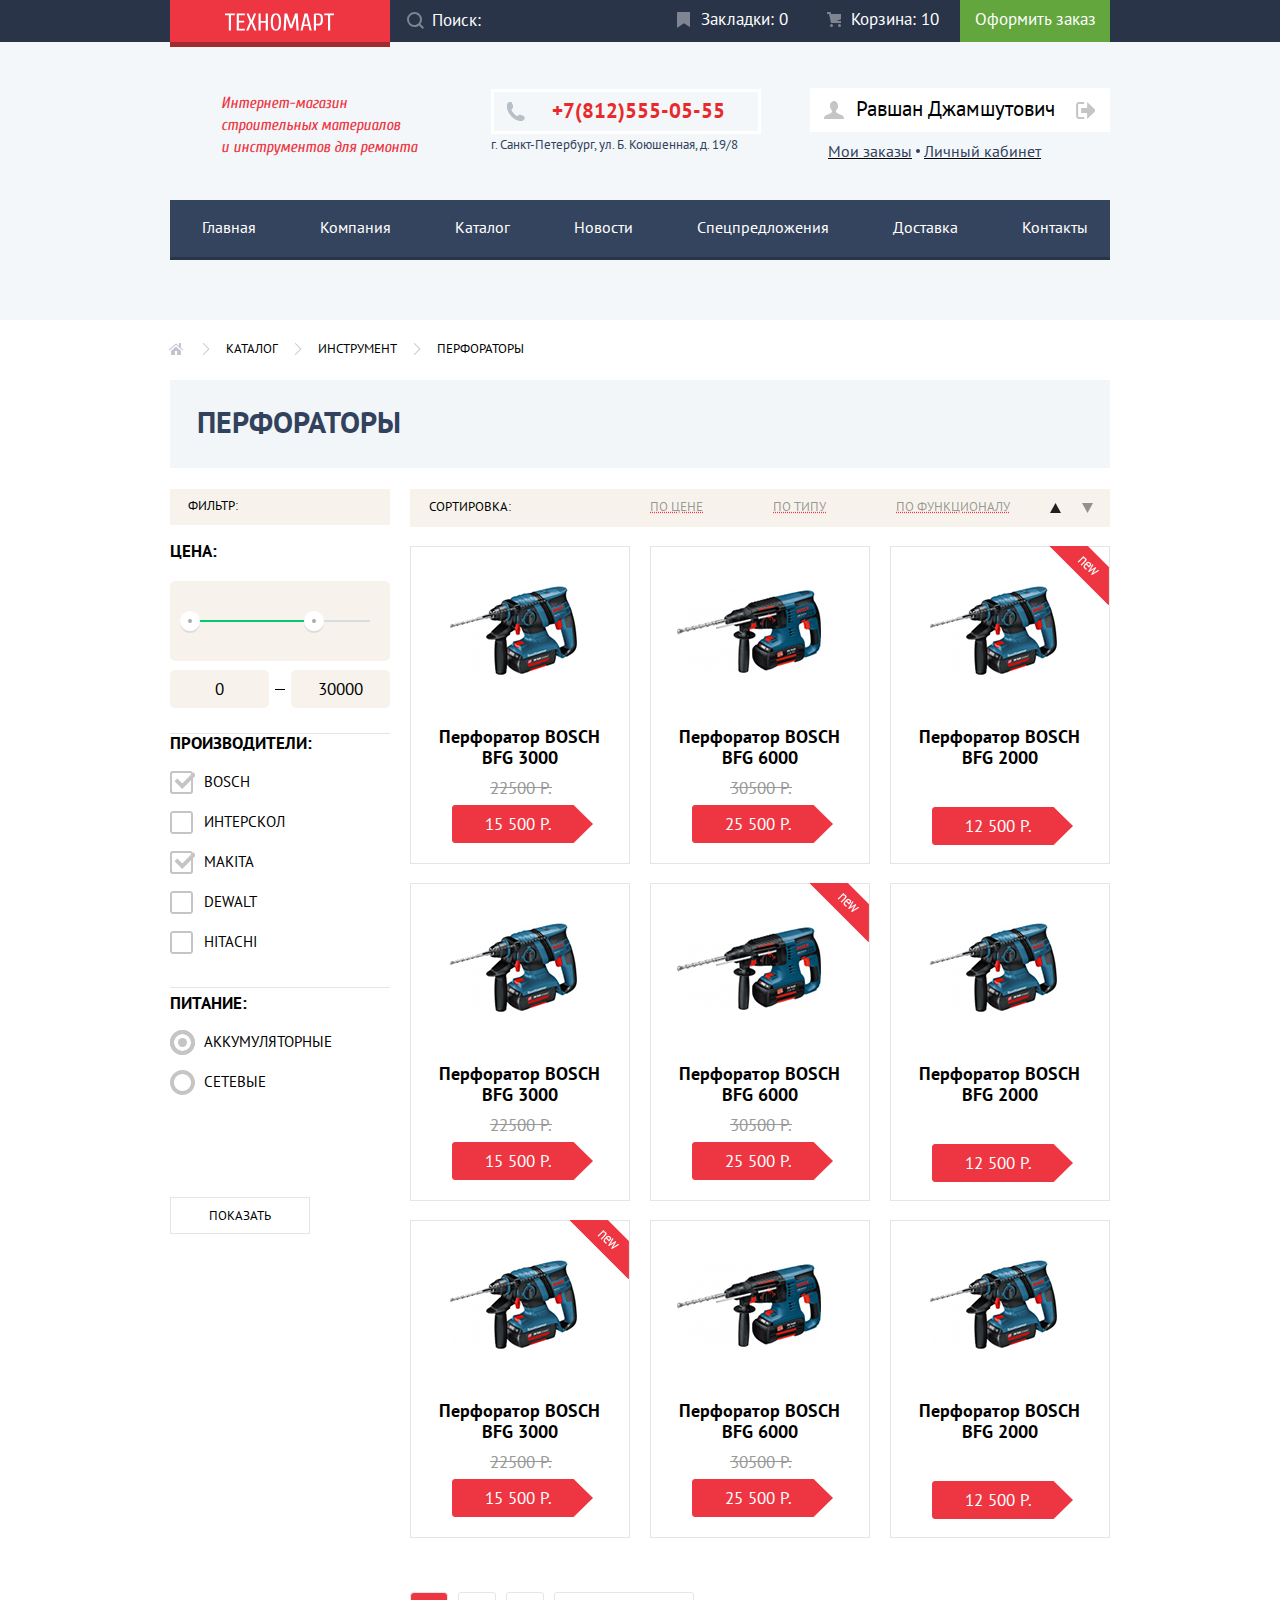
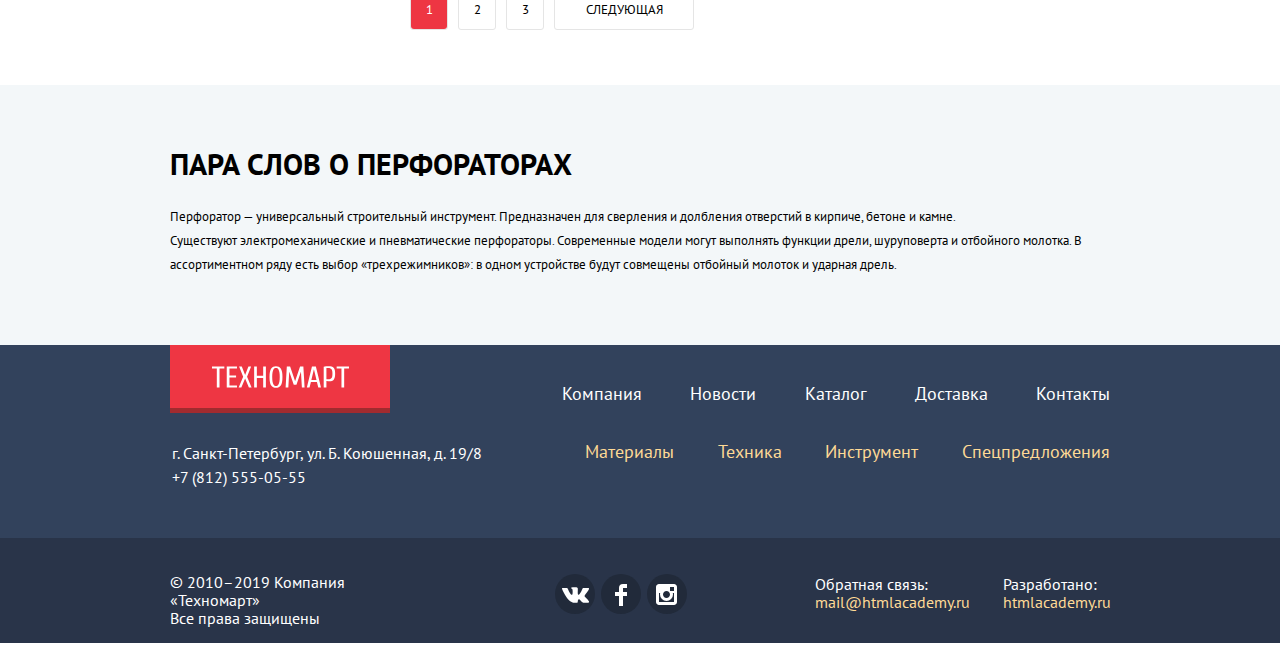
==== catalog.html @ 952e6ae0 "19" ====
<!DOCTYPE html>
<html lang="ru">

<head>
    <meta charset="utf-8">
    <title>Католог</title>
    <link href="https://fonts.googleapis.com/css?family=Cuprum%7CPT+Sans&display=swap" rel="stylesheet">
    <link rel="stylesheet" href="css/normalize.css">
    <link rel="stylesheet" href="css/outline.css">
    <link rel="stylesheet" href="css/style.css">
</head>

<body class="inner-page">
    <header class="header">
        <div class="main-header">
            <p class="main-header-logo">
                <a href="index.html">
                    <img src="img/svg-technomart/logo-technomart.svg" alt="Логотип интернет-магазина 'Техномарт'" width="109" height="18">
                </a>
            </p>
            <div class="navigation">
                <form class="search" action="https://echo.htmlacademy.ru/" method="post">
                    <p>
                        <label for="search">
                            <input id="search" type="text" name="search" value="" placeholder="Поиск:">
                        </label>
                    </p>
                </form>
                <ul class="tabs-and-cart">
                    <li class="tabs">
                        <a href="#">Закладки: 0</a></li>
                    <li class="cart">
                        <a href="#">Корзина: 10</a></li>
                </ul>
                <a href="#" class="place-your-order">Оформить заказ</a>
            </div>
        </div>
        <div class="short-information">
            <div class="short-information-container">
                <p class="information">
                    Интернет-магазин<br>
                    строительных материалов<br>
                    и инструментов для ремонта
                </p>
                <p class="tell-and-address">
                    <a href="tel:+78125550555">+7(812)555-05-55</a>
                    г. Санкт-Петербург, ул. Б. Коюшенная, д. 19/8
                </p>
            </div>
            <div class="user">
                <ul class="registered-person">
                    <li class="your-login">
                        <a href="#">Равшан Джамшутович</a>
                    </li>
                    <li class="exit">
                        <a href="#"></a>
                    </li>
                </ul>
                <ul class="my-orders-and-cabinet-list">
                    <li class="my-orders-and-cabinet"><a href="#">Мои заказы</a></li>
                    <li class="point"></li>
                    <li class="my-orders-and-cabinet"><a href="#">Личный кабинет</a></li>
                </ul>
            </div>
        </div>
        <div class="main-navigation">
            <nav>
                <ul class="main-navigation-list">
                    <li><a href="index.html">Главная</a></li>
                    <li><a href="#">Компания</a></li>
                    <li><a href="catalog.html">Каталог</a></li>
                    <li><a href="#">Новости</a></li>
                    <li><a href="#">Спецпредложения</a></li>
                    <li><a href="#">Доставка</a></li>
                    <li><a href="#">Контакты</a></li>
                </ul>
            </nav>
        </div>
    </header>
    <main class="content">
        <div class="container">
            <ul class="main-path">
                <li><a href="#"></a></li>
                <li class="main-path-item"><a href="catalog.html">Каталог</a></li>
                <li class="main-path-item"><a href="#">Инструмент</a></li>
                <li class="main-path-item"><a href="#">Перфораторы</a></li>
            </ul>
            <h1 class="catalog-title">Перфораторы</h1>
            <section class="filters">
                <h2>Фильтр:</h2>
                <form action="https://echo.htmlacademy.ru/" method="get">
                    <fieldset class="fieldset-price">
                        <legend class="price">Цена:</legend>
                        <div class="range-filter">
                            <div class="range-controls">
                                <div class="scale">
                                    <div class="bar"></div>
                                </div>
                                <div class="toggle toggle-min"></div>
                                <div class="toggle toggle-max"></div>
                            </div>
                            <div class="price-controls">
                                <input class="min-price" type="text" value="0">
                                <input class="max-price" type="text" value="30000">
                            </div>
                        </div>
                    </fieldset>
                    <fieldset class="fieldset-companies">
                        <legend class="manufacturers">Производители:</legend>
                        <ul class="list-of-manufacturers">
                            <li class="item-of-manufacturers">
                                <input class="visually-hidden filter-input filter-input-checkbox" type="checkbox" name="bosch" id="filter_bosch" checked>
                                <label for="filter_bosch">BOSCH</label>
                            </li>
                            <li class="item-of-manufacturers">
                                <input class="visually-hidden filter-input filter-input-checkbox" type="checkbox" name="interskol" id="filter_interskol">
                                <label for="filter_interskol">Интерскол</label>
                            </li>
                            <li class="item-of-manufacturers">
                                <input class="visually-hidden filter-input filter-input-checkbox" type="checkbox" name="makita" id="filter_makita" checked>
                                <label for="filter_makita">Makita</label>
                            </li>
                            <li class="item-of-manufacturers">
                                <input class="visually-hidden filter-input filter-input-checkbox" type="checkbox" name="dewalt" id="filter_dewalt">
                                <label for="filter_dewalt">Dewalt</label>
                            </li>
                            <li class="item-of-manufacturers">
                                <input class="visually-hidden filter-input filter-input-checkbox" type="checkbox" name="hitachi" id="filter_hitachi">
                                <label for="filter_hitachi">Hitachi</label>
                            </li>
                        </ul>
                    </fieldset>
                    <fieldset class="fieldset-power-supply">
                        <legend class="power-supply">Питание:</legend>
                        <ul class="list-of-power-supply">
                            <li class="item-of-power-supply">
                                <input class="visually-hidden filter-input filter-input-radio" type="radio" value="battery" id="filter_battery" name="power_supply" checked>
                                <label for="filter_battery">Аккумуляторные</label>
                            </li>
                            <li class="item-of-power-supply">
                                <input class="visually-hidden filter-input filter-input-radio" type="radio" value="network" id="filter_network" name="power_supply">
                                <label for="filter_network">Сетевые</label>
                            </li>
                        </ul>
                    </fieldset>
                    <button class="button-to-show" type="submit">
                        Показать
                    </button>
                </form>
            </section>
            <section class="sorting">
                <h2>Сортировка:</h2>
                <ul class="sorting-by">
                    <li><a href="#">По цене</a></li>
                    <li><a href="#">По типу</a></li>
                    <li><a href="#">По функционалу</a></li>
                </ul>
                <ul class="less-more">
                    <li class="less"><a href="#"></a></li>
                    <li class="more"><a href="#"></a></li>
                </ul>
            </section>
            <section class="catalog">
                <ul class="catalog-list">
                    <li class="catalog-item">
                        <a href="#">
                            <img src="img/perforatori3000.jpg" alt="Перфоратор BOSCH BFG 3000" width="218" height="170">
                            <div class="item-info">
                                <h2 class="name-of-product">Перфоратор BOSCH BFG 3000</h2>
                                <del>22500 Р.</del>
                                <p>15 500 Р.</p>
                            </div>
                            <div class="actions">
                                <a class="buy" href="#">Купить</a>
                                <a class="in-the-bookmark" href="#">В закладки</a>
                            </div>
                        </a>
                    </li>
                    <li class="catalog-item">
                        <a href="#">
                            <img src="img/perforatori6000.jpg" alt="Перфоратор BOSCH BFG 6000" width="218" height="170">
                            <div class="item-info">
                                <h2 class="name-of-product">Перфоратор BOSCH BFG 6000</h2>
                                <del>30500 Р.</del>
                                <p>25 500 Р.</p>
                            </div>
                            <div class="actions">
                                <a class="buy" href="#">Купить</a>
                                <a class="in-the-bookmark" href="#">В закладки</a>
                            </div>
                        </a>
                    </li>
                    <li class="catalog-item">
                        <a href="#">
                            <img src="img/perforatori2000.jpg" alt="Перфоратор BOSCH BFG 2000" width="218" height="170">
                            <div class="item-info">
                                <h2 class="name-of-product">Перфоратор BOSCH BFG 2000</h2>
                                <p>12 500 Р.</p>
                            </div>
                            <div class="flag flag-new"></div>
                            <div class="actions">
                                <a class="buy" href="#">Купить</a>
                                <a class="in-the-bookmark" href="#">В закладки</a>
                            </div>
                        </a>
                    </li>
                    <li class="catalog-item">
                        <a href="#">
                            <img src="img/perforatori3000.jpg" alt="Перфоратор BOSCH BFG 3000" width="218" height="170">
                            <div class="item-info">
                                <h2 class="name-of-product">Перфоратор BOSCH BFG 3000</h2>
                                <del>22500 Р.</del>
                                <p>15 500 Р.</p>
                            </div>
                            <div class="actions">
                                <a class="buy" href="#">Купить</a>
                                <a class="in-the-bookmark" href="#">В закладки</a>
                            </div>
                        </a>
                    </li>
                    <li class="catalog-item">
                        <a href="#">
                            <img src="img/perforatori6000.jpg" alt="Перфоратор BOSCH BFG 6000" width="218" height="170">
                            <div class="item-info">
                                <h2 class="name-of-product">Перфоратор BOSCH BFG 6000</h2>
                                <del>30500 Р.</del>
                                <p>25 500 Р.</p>
                            </div>
                            <div class="flag flag-new"></div>
                            <div class="actions">
                                <a class="buy" href="#">Купить</a>
                                <a class="in-the-bookmark" href="#">В закладки</a>
                            </div>
                        </a>
                    </li>
                    <li class="catalog-item">
                        <a href="#">
                            <img src="img/perforatori2000.jpg" alt="Перфоратор BOSCH BFG 2000" width="218" height="170">
                            <div class="item-info">
                                <h2 class="name-of-product">Перфоратор BOSCH BFG 2000</h2>
                                <p>12 500 Р.</p>
                            </div>
                            <div class="actions">
                                <a class="buy" href="#">Купить</a>
                                <a class="in-the-bookmark" href="#">В закладки</a>
                            </div>
                        </a>
                    </li>
                    <li class="catalog-item">
                        <a href="#">
                            <img src="img/perforatori3000.jpg" alt="Перфоратор BOSCH BFG 3000" width="218" height="170">
                            <div class="item-info">
                                <h2 class="name-of-product">Перфоратор BOSCH BFG 3000</h2>
                                <del>22500 Р.</del>
                                <p>15 500 Р.</p>
                            </div>
                            <div class="flag flag-new"></div>
                            <div class="actions">
                                <a class="buy" href="#">Купить</a>
                                <a class="in-the-bookmark" href="#">В закладки</a>
                            </div>
                        </a>
                    </li>
                    <li class="catalog-item">
                        <a href="#">
                            <img src="img/perforatori6000.jpg" alt="Перфоратор BOSCH BFG 6000" width="218" height="170">
                            <div class="item-info">
                                <h2 class="name-of-product">Перфоратор BOSCH BFG 6000</h2>
                                <del>30500 Р.</del>
                                <p>25 500 Р.</p>
                            </div>
                            <div class="actions">
                                <a class="buy" href="#">Купить</a>
                                <a class="in-the-bookmark" href="#">В закладки</a>
                            </div>
                        </a>
                    </li>
                    <li class="catalog-item">
                        <a href="#">
                            <img src="img/perforatori2000.jpg" alt="Перфоратор BOSCH BFG 2000" width="218" height="170">
                            <div class="item-info">
                                <h2 class="name-of-product">Перфоратор BOSCH BFG 2000</h2>
                                <p>12 500 Р.</p>
                            </div>
                            <div class="actions">
                                <a class="buy" href="#">Купить</a>
                                <a class="in-the-bookmark" href="#">В закладки</a>
                            </div>
                        </a>
                    </li>
                </ul>
            </section>
            <ul class="pagination-list">
                <li class="pagination-list-item-active"><a class="pagination-list-item">1</a></li>
                <li><a class="pagination-list-item" href="#">2</a></li>
                <li><a class="pagination-list-item" href="#">3</a></li>
                <li><a class="pagination-list-item" href="#">Следующая</a></li>
            </ul>
        </div>
        <section class="product-description">
            <div class="product-description-container">
                <h2>Пара слов о перфораторах</h2>
                <p class="paragraph1">
                    Перфоратор — универсальный строительный инструмент. Предназначен для сверления и долбления отверстий в кирпиче, бетоне и камне.
                </p>
                <p class="paragraph2">
                    Существуют электромеханические и пневматические перфораторы. Современные модели могут выполнять функции дрели, шуруповерта и отбойного молотка. В ассортиментном ряду есть выбор «трехрежимников»: в одном устройстве будут совмещены отбойный молоток и ударная дрель.
                </p>
            </div>
        </section>
    </main>
</body>
<footer class="footer">
    <div class="footer-container">
        <div class="footer-navigation">
            <div class="footer-logo-and-class">
                <p class="footer-logo">
                    <a href="index.html">
                        <img src="img/svg-technomart/logo-technomart.svg" alt="Логотип интернет-магазина 'Техномарт'" width="137" height="22">
                    </a>
                </p>
                <p class="address">
                    г. Санкт-Петербург, ул. Б. Коюшенная, д. 19/8 <br>
                    <a href="tel:+78125550555">+7 (812) 555-05-55</a>
                </p>
            </div>
            <nav class="footer-navigation-list">
                <ul class="footer-navigation-part1">
                    <li><a href="#">Компания</a></li>
                    <li><a href="#">Новости</a></li>
                    <li><a href="catalog.html">Каталог</a></li>
                    <li><a href="#">Доставка</a></li>
                    <li><a href="#">Контакты</a></li>
                </ul>
                <ul class="footer-navigation-part2">
                    <li><a href="#">Материалы</a></li>
                    <li><a href="#">Техника</a></li>
                    <li><a href="#">Инструмент</a></li>
                    <li><a href="#">Спецпредложения</a></li>
                </ul>
            </nav>
        </div>
    </div>
    <div class="footer-container2">
        <div class="requisites">
            <div class="footer-reguisites-container">
                <div class="requisites-container-part1">
                    <p class="rights-reserved">
                        © 2010–2019 Компания «Техномарт»<br>
                        Все права защищены</p>
                    <ul class="social-network">
                        <li class="icon-vk">
                            <a href="#">
                                <img src="img/svg-technomart/icon-vk.svg" alt="Ссылка на Facebook" width="12" height="22">
                            </a>
                        </li>
                        <li class="icon-fb">
                            <a href="#">
                                <img src="img/svg-technomart/icon-fb.svg" alt="Ссылка на ВКонтакте" width="26" height="15">
                            </a>
                        </li>
                        <li class="icon-insta">
                            <a href="#">
                                <img src="img/svg-technomart/icon-insta.svg" alt="Ссылка на Instagram" width="21" height="21">
                            </a>
                        </li>
                    </ul>
                </div>
                <div class="requisites-container-part2">
                    <p class="feedback">
                        Обратная связь: <a href="#">mail@htmlacademy.ru</a>
                    </p>
                    <p class="developers">
                        Разработано: <a href="https://htmlacademy.ru/intensive/htmlcss">htmlacademy.ru</a>
                    </p>
                </div>
            </div>
        </div>
    </div>
</footer>

<section class="modal item-in-cart">
    <p>Товар добавлен в корзину!</p>
    <button class="button-close" type="button" aria-label="Закрыть окно 'Товар добавлен в корзину!' "></button>
    <div class="buttons-in-item-in-cart">
        <a class="button-place-your-order" href="#">Оформить заказ</a>
        <a class="button-continue-shopping" href="#">Продолжить покупки</a>
    </div>
</section>

</html>
---- css/style.css ----
body,
html {
    padding: 0;
    margin: 0;
    font-family: "PT Sans", "Cuprum", sans-serif;
    color: #000000;
    font-size: 13px;
    line-height: 22px;
    background-color: #ffffff;
    background-repeat: no-repeat;
    background-position: top center;
    min-height: 2249px;
    min-width: 1200px;
}

a {
    text-decoration: none;
}

/*HEADER*/
.header {
    background-color: #f3f7f9;
    width: 100%;
    height: 320px;

}

.main-header {
    width: 100%;
    height: 42px;
    background-color: #293449;
    margin: 0 auto;
    display: flex;
    flex-direction: row;
    font-size: 17px;
    line-height: 6px;
    justify-content: center;
}

/*#ee3643
#a12b2f
720*/
.main-header-logo {
    width: 220px;
    height: 47px;
    background-color: #a12b2f;
    margin: 0px;
    margin-top: 0px;
}

.main-header-logo a {
    width: 220px;
    height: 42px;
    display: block;
    background-color: #ee3643;
    margin: 0px;
}

.main-header-logo a:hover {
    background-color: #ca2c37;
}

.main-header-logo a:active {
    background-color: #ba2732;
}

.main-header-logo img {
    padding: 13px 55px 15px 55px;
}

.navigation {
    display: flex;
    justify-content: flex-start;
    width: 720px;
    height: 41px;
    padding: 0px;
    margin: 0;
}

.search {
    width: 270px;
    height: 42px;
}

.search p {
    font-size: 17px;
    margin: 0px;
}

.search label {
    display: block;
    width: 270px;
    height: 36px;
    margin: 0px;
    padding-top: 6px;
}

.search input {
    border: none;
    width: 226px;
    height: 25px;
    color: #ee3643;
    margin: 0 auto;
    margin-left: 40px;
    background-color: #293449;
}

.search input::placeholder {
    color: #ffffff;
    opacity: 1;
}

.search::before {
    content: "";
    position: absolute;
    width: 20px;
    height: 20px;
    top: 12px;
    margin: auto;
    margin-left: 17px;
    background-image: url(../img/svg-technomart/icon-search.svg);
    background-repeat: no-repeat;
    background-position: 0 0;
    opacity: 0.4;
}

.search:hover {
    background-color: #212a3a;
}

.search input:hover {
    background-color: #212a3a;
}

.search:hover ::before {
    content: "";
    position: absolute;
    width: 20px;
    height: 20px;
    top: 12px;
    margin: auto;
    margin-left: 17px;
    background-image: url(../img/svg-technomart/icon-search.svg);
    background-repeat: no-repeat;
    background-position: 0 0;
}

.search:focus-within {
    background-color: #ffffff;
}

.search input:focus {
    background-color: #ffffff;
}

.search input:focus::placeholder {
    color: #ee3643;
    opacity: 1;
}

.search:focus-within ::before {
    content: "";
    position: absolute;
    width: 20px;
    height: 20px;
    top: 12px;
    margin: auto;
    margin-left: 17px;
    background-image: url(../img/svg-technomart/icon-search-red.svg);
    background-repeat: no-repeat;
    background-position: 0 0;
    opacity: 1;
}

.search:active ::before {
    content: "";
    position: absolute;
    width: 20px;
    height: 20px;
    top: 12px;
    margin: auto;
    margin-left: 17px;
    background-image: url(../img/svg-technomart/icon-search-red.svg);
    background-repeat: no-repeat;
    background-position: 0 0;
    opacity: 1;
}

.tabs-and-cart {
    list-style: none;
    display: flex;
    width: 300px;
    padding-left: 0px;
    height: 25px;
    margin: 0 auto;
}

.tabs-and-cart a {
    color: #ffffff;
    width: 150px;
}

.tabs {
    height: 100%;
    width: 150px;
}

.tabs a {
    display: block;
    width: 109px;
    height: 25px;
    padding-top: 16px;
    padding-left: 41px;
}

.tabs::before {
    content: "";
    position: absolute;
    width: 13px;
    height: 16px;
    top: 12px;
    margin: auto;
    margin-left: 17px;
    background-image: url(../img/svg-technomart/icon-bookmark.svg);
    background-repeat: no-repeat;
    background-position: 0 0;
    opacity: 0.4;
}

.tabs a:hover {
    background-color: #212a3a;
}

.tabs:hover ::before {
    content: "";
    position: absolute;
    width: 13px;
    height: 16px;
    top: 12px;
    margin: auto;
    margin-left: -24px;
    background-image: url(../img/svg-technomart/icon-bookmark.svg);
    background-repeat: no-repeat;
    background-position: 0 0;
    opacity: 1;
}

.tabs a:active {
    background-color: #161d29;
    color: rgba(255, 255, 255, 0.4);
}

.tabs:active ::before {
    content: "";
    position: absolute;
    width: 13px;
    height: 16px;
    top: 12px;
    margin: auto;
    margin-left: -24px;
    background-image: url(../img/svg-technomart/icon-bookmark.svg);
    background-repeat: no-repeat;
    background-position: 0 0;
    opacity: 0.4;
}

.cart {
    height: 100%;
    width: 150px;
}

.cart::before {
    content: "";
    position: absolute;
    width: 14px;
    height: 16px;
    top: 12px;
    margin: auto;
    margin-left: 17px;
    background-image: url(../img/svg-technomart/icon-cart.svg);
    background-repeat: no-repeat;
    background-position: 0 0;
    opacity: 0.4;
}

.cart a {
    display: block;
    width: 109px;
    height: 25px;
    padding-top: 16px;
    padding-left: 41px;
}

.cart a:hover {
    background-color: #212a3a;
}

.cart:hover ::before {
    content: "";
    position: absolute;
    width: 14px;
    height: 16px;
    top: 12px;
    margin: auto;
    margin-left: -24px;
    background-image: url(../img/svg-technomart/icon-cart.svg);
    background-repeat: no-repeat;
    background-position: 0 0;
    opacity: 1;
}

.cart a:active {
    background-color: #161d29;
    color: rgba(255, 255, 255, 0.4);
}

.cart:active ::before {
    content: "";
    position: absolute;
    width: 14px;
    height: 16px;
    top: 12px;
    margin: auto;
    margin-left: -24px;
    background-image: url(../img/svg-technomart/icon-cart.svg);
    background-repeat: no-repeat;
    background-position: 0 0;
    opacity: 0.4;
}

.place-your-order {
    color: #ffffff;
    width: 150px;
    height: 26px;
    background-color: #63a63e;
    display: flex;
    justify-content: center;
    margin: 0 auto;
    padding-top: 16px;
}

.place-your-order:hover {
    background-color: #5fbb2d;
}

.place-your-order:active {
    background-color: #518534;
    color: rgba(255, 255, 255, 0.6);
}


.short-information-container {
    width: 540px;
    height: 100%;
    margin: auto;
    margin-left: 51px;
    display: flex;
    justify-content: space-between;
}

.short-information {
    display: flex;
    justify-content: space-between;
    width: 940px;
    height: auto;
    align-items: center;
    height: 158px;
    margin: auto;
}

.information {
    color: #ee3643;
    font-size: 16px;
    font-family: "Cuprum";
    font-style: italic;
    width: 200px;
    height: 64px;
    margin-top: 50px;
}

.tell-and-address {
    font-size: 13px;
    color: #32425c;
    width: 270px;
    height: 70px;
    margin-top: 47px;
}

.tell-and-address a {
    color: #e9292a;
    font-size: 21px;
    font-weight: bolder;
    height: 31px;
    display: flex;
    padding-top: 8px;
    padding-left: 58px;
    border: 3px solid rgb(255, 255, 255);
    background-image: url(../img/svg-technomart/icon-phone.svg);
    background-repeat: no-repeat;
    background-position: center left 12px;
}

.tell-and-address a::before {
    content: "";
    position: absolute;
    width: 20px;
    height: 20px;
    margin: auto;
    margin-left: -46px;
    margin-top: 2px;
    background-image: url(../img/svg-technomart/icon-phone.svg);
    background-repeat: no-repeat;
    background-position: 0 0;
}

.login-registration {
    height: 45px;
    width: 281px;
    margin: auto;
    margin-top: 46px;
    margin-right: 0px;
    display: flex;
    justify-content: space-between;
}

.login {
    font-size: 21px;
    background-color: #ffffff;
    color: #000000;
    width: 45px;
    height: 19px;
    padding: 11px 27px 15px 46px;
}

.login::before {
    content: "";
    position: absolute;
    width: 23px;
    height: 20px;
    margin: auto;
    margin-top: 3px;
    margin-left: -32px;
    background-image: url(../img/svg-technomart/icon-login.svg);
    background-repeat: no-repeat;
    background-position: 0 0;
}

.login:hover {
    color: #ee3643;
}

.login:hover::before {
    content: "";
    position: absolute;
    width: 23px;
    height: 20px;
    margin: auto;
    margin-top: 3px;
    margin-left: -32px;
    background-image: url(../img/svg-technomart/icon-login-blue.svg);
    background-repeat: no-repeat;
    background-position: 0 0;
}

.login:active {
    color: #c5c5c5;
}

.login:active::before {
    content: "";
    position: absolute;
    width: 23px;
    height: 20px;
    margin: auto;
    margin-top: 3px;
    margin-left: -32px;
    background-image: url(../img/svg-technomart/icon-login.svg);
    background-repeat: no-repeat;
    background-position: 0 0;
}

.registration {
    font-size: 21px;
    background-color: #ffffff;
    color: #000000;
    height: 19px;
    width: 100px;
    padding: 11px 30px 15px 20px;
}

.registration:hover {
    color: #ee3643;
}

.registration:active {
    color: #c5c5c5;
}

.user {
    display: flex;
    flex-direction: column;
    width: 300px;
    height: 100%;
}

.registered-person {
    list-style: none;
    background-color: #ffffff;
    display: flex;
    align-items: center;
    width: 300px;
    height: 44px;
    margin: 0 auto;
    margin-top: 46px;
    padding-left: 0px;
}

.your-login {
    padding-left: 46px;
}

.your-login a:active {
    color: #c5c5c5;
}

.your-login::before {
    content: "";
    position: absolute;
    width: 20px;
    height: 20px;
    margin: auto;
    margin-left: -32px;
    margin-top: 3px;
    background-image: url(../img/svg-technomart/icon-user.svg);
    background-repeat: no-repeat;
    background-position: 0 0;
}

.your-login:hover::before {
    content: "";
    position: absolute;
    width: 20px;
    height: 20px;
    margin: auto;
    margin-left: -32px;
    margin-top: 3px;
    background-image: url(../img/svg-technomart/icon-user-blue.svg);
    background-repeat: no-repeat;
    background-position: 0 0;
}

.your-login:active::before {
    content: "";
    position: absolute;
    width: 20px;
    height: 20px;
    margin: auto;
    margin-left: -32px;
    margin-top: 3px;
    background-image: url(../img/svg-technomart/icon-user.svg);
    background-repeat: no-repeat;
    background-position: 0 0;
}


.exit {
    width: 23px;
    height: 21px;
    margin-left: 19px;
}

.exit a {
    display: block;
    width: 23px;
    height: 21px;
}

.exit::before {
    content: "";
    position: absolute;
    width: 20px;
    height: 20px;
    margin: auto;
    margin-left: 1px;
    margin-top: 2px;
    background-image: url(../img/svg-technomart/icon-logout.svg);
    background-repeat: no-repeat;
    background-position: 0 0;
}

.exit:hover::before {
    content: "";
    position: absolute;
    width: 20px;
    height: 20px;
    margin: auto;
    margin-left: 1px;
    margin-top: 2px;
    background-image: url(../img/svg-technomart/icon-logout-blue.svg);
    background-repeat: no-repeat;
    background-position: 0 0;
}

.exit:active::before {
    content: "";
    position: absolute;
    width: 20px;
    height: 20px;
    margin: auto;
    margin-left: 1px;
    margin-top: 2px;
    background-image: url(../img/svg-technomart/icon-logout.svg);
    background-repeat: no-repeat;
    background-position: 0 0;
}


.registered-person a {
    color: #000000;
    font-size: 21px;
}

.my-orders-and-cabinet-list {
    list-style: none;
    text-decoration: underline;
    display: flex;
    justify-content: space-between;
    width: 213px;
    height: 19px;
    padding-left: 2px;
    padding-right: 2px;
    margin: 0 auto;
    margin-top: 8px;
    margin-left: 16px;
}

.my-orders-and-cabinet a:hover {
    color: #ee3643;
    text-decoration: underline #ee3643;
}

.my-orders-and-cabinet a:active {
    color: #c5c5c5;
    text-decoration: underline #c5c5c5;
}

.point {
    width: 4px;
    height: 4px;
    margin-top: 9px;
    background-color: #32425c;
    border-radius: 50%;
}

.my-orders-and-cabinet-list a {
    color: #32425c;
    font-size: 16px;
}


.main-navigation {
    font-size: 16px;
    line-height: 20px;
    color: #ffffff;
    background-color: #293449;
    height: 60px;
    width: 940px;
    display: flex;
    justify-content: center;
    margin: auto;
    margin-top: 0px;
}

.main-navigation nav {
    width: 940px;
    height: 100%;
}

.main-navigation-list {
    list-style: none;
    display: flex;
    justify-content: space-around;
    align-items: center;
    background-color: #35445e;
    width: 940px;
    height: 57px;
    margin: auto;
    margin-top: 0px;
    padding-left: 0px;
}

.main-navigation-list a {
    color: #ffffff;
    display: block;
    height: 40px;
    width: auto;
    padding-top: 16px;
    padding-left: 32px;
    padding-right: 32px;
}

.main-navigation-list a:hover {
    background-color: #293449;
}

.main-navigation-list a:active {
    background-color: #1d2739;
    color: rgba(255, 255, 255, 0.6);
}

/*КОНТЕНТ */
/*-------------------КАТАЛОГ-----------------*/

.content {
    min-width: 1200px;
    height: auto;
    margin: 0 auto;
}

.container {
    width: 940px;
    /*height: auto;*/
    height: 1347px;
    margin: 0 auto;
}

.main-path {
    list-style: none;
    display: flex;
    font-size: 13px;
    text-transform: uppercase;
    height: 25px;
    width: auto;
    margin: auto;
    margin-top: 18px;
    margin-left: 0px;
    padding-left: 0px;
}

.main-path li {
    margin-left: 40px;
}

.main-path li:first-child {
    width: 16px;
    height: 16px;
    padding: 0px;
    margin-left: 0px;
}

.main-path li:first-child::before {
    content: "";
    position: absolute;
    width: 20px;
    height: 20px;
    margin: auto;
    margin-left: -2px;
    margin-top: 5px;
    background-image: url(../img/svg-technomart/icon-home.svg);
    background-repeat: no-repeat;
    background-position: 0 0;
}

.main-path-item::before {
    content: "";
    position: absolute;
    width: 20px;
    height: 20px;
    margin: auto;
    margin-left: -24px;
    margin-top: 5px;
    background-image: url(../img/svg-technomart/icon-right-small.svg);
    background-repeat: no-repeat;
    background-position: 0 0;
}

.main-path a {
    color: #000000;
}

.catalog-title {
    font-size: 30px;
    color: #32425c;
    width: 913px;
    height: 57px;
    background-color: #f2f6f8;
    text-transform: uppercase;
    margin: auto;
    margin-top: 17px;
    padding-left: 27px;
    padding-top: 31px;
}

.sorting {
    width: 700px;
    height: 38px;
    background-color: #f7f3ec;
    display: flex;
    justify-content: space-around;
    align-items: center;
    text-transform: uppercase;
    margin: auto;
    margin-top: 21px;
}

.sorting h2 {
    font-size: 13px;
    font-weight: lighter;
    margin: 0px;
    margin-top: -3px;
    margin-left: 19px;
}

.sorting-by {
    width: 360px;
    padding-left: 0px;
    margin: 0 auto;
    margin-top: -2px;
    margin-left: 139px;
    list-style: none;
    display: flex;
    justify-content: space-between;
}

.sorting-by a {
    color: rgba(0, 0, 0, 0.4);
    text-decoration: underline;
    text-decoration-style: dotted;
    text-decoration-color: #ee3643;
}

.sorting-by a:hover {
    color: #000000;
    text-decoration: underline;
    text-decoration-style: solid;
    text-decoration-color: #ee3643;
}

.sorting-by a:active {
    color: #ee3643;
    text-decoration: none;
}

.less-more {
    width: 50px;
    height: 20px;
    margin: 0px;
    margin-right: 13px;
    list-style: none;
    display: flex;
    justify-content: space-between;
    padding-left: 0px;

}

.less {
    height: 100%;
    width: 20px;
}


.less a {
    display: block;
    height: 100%;
    width: 20px;
}

.less a::before {
    content: "";
    position: absolute;
    width: 20px;
    height: 20px;
    margin: auto;
    margin-left: 3px;
    margin-top: 5px;
    background-image: url(../img/svg-technomart/icon-up-dir.svg);
    background-repeat: no-repeat;
    background-position: 0 0;
}

.less a:hover::before {
    content: "";
    position: absolute;
    width: 20px;
    height: 20px;
    margin: auto;
    margin-left: 3px;
    margin-top: 5px;
    background-image: url(../img/svg-technomart/icon-up-dir.svg);
    background-repeat: no-repeat;
    background-position: 0 0;
    opacity: 1;
}

.less a:active::before {
    content: "";
    position: absolute;
    width: 20px;
    height: 20px;
    margin: auto;
    margin-left: 3px;
    margin-top: 5px;
    background-image: url(../img/svg-technomart/icon-up-dir.svg);
    background-repeat: no-repeat;
    background-position: 0 0;
}

.more {
    display: block;
    height: 100%;
    width: 20px;
}

.more a {
    display: block;
    height: 100%;
    width: 20px;
}

.more a::before {
    content: "";
    position: absolute;
    width: 20px;
    height: 20px;
    margin: auto;
    margin-left: 5px;
    margin-top: 5px;
    background-image: url(../img/svg-technomart/icon-down-dir.svg);
    background-repeat: no-repeat;
    background-position: 0 0;
    opacity: 0.4;
}

.more a:hover::before {
    content: "";
    position: absolute;
    width: 20px;
    height: 20px;
    margin: auto;
    margin-left: 5px;
    margin-top: 5px;
    background-image: url(../img/svg-technomart/icon-down-dir.svg);
    background-repeat: no-repeat;
    background-position: 0 0;
}

.more a:active::before {
    content: "";
    position: absolute;
    width: 20px;
    height: 20px;
    margin: auto;
    margin-left: 5px;
    margin-top: 5px;
    background-image: url(../img/svg-technomart/icon-down-dir-red.svg);
    background-repeat: no-repeat;
    background-position: 0 0;
    opacity: 1;
}

.filters {
    text-transform: uppercase;
    margin: auto 0px;
    margin-top: 21px;
    margin-right: 20px;
    width: 220px;
    height: 746px;
    float: left;

}

.filters h2 {
    font-size: 13px;
    font-weight: lighter;
    background-color: #f7f3ec;
    width: 202px;
    height: 30px;
    margin: 0px;
    padding-left: 18px;
    padding-top: 6px;

}

.filters form {
    width: 100%;
    height: 690px;
    margin: 0px;
    margin-top: 15px;
}

.fieldset-price {
    width: 220px;
    height: 192px;
    padding: 0px;
    margin: 0px;
    border: none;
}

.fieldset-price::after {
    content: "";
    position: absolute;
    width: 220px;
    height: 10px;
    margin: auto;
    margin-top: 25px;
    background-image: url(../img/ten2.png);
    background-repeat: no-repeat;
    background-position: 0 0;
}

.price {
    font-size: 17px;
    font-style: normal;
    font-weight: bold;

}

.range-filter {
    width: 220px;
    margin-top: 19px;
}

.range-controls {
    position: relative;
    height: 41px;
    background-color: #f7f3ec;
    border-radius: 5px;
    padding-top: 39px;
    padding-left: 20px;
    padding-right: 20px;
}

.scale {
    height: 2px;
    background-color: #d7dcde;
}

.bar {
    width: 70%;
    height: 2px;
    background: #00ca74;
}

.toggle {
    position: absolute;
    top: 30px;
    left: 0;
    width: 23px;
    height: 23px;
    cursor: pointer;
    background-image: url(../img/svg-technomart/filter-button.svg);
    background-repeat: no-repeat;
    background-position: 0 0;
}

.toggle-min {
    left: 10px;
}

.toggle-max {
    left: 134px;
}

.price-controls {
    font-size: 0;
    width: 220px;
    height: 38px;
    margin: auto;
    margin-top: 9px;
    display: flex;
    justify-content: space-between;
}

.price-controls input {
    width: 95px;
    font-size: 17px;
    text-transform: uppercase;
    font-family: "PT Sans", "Cuprum", sans-serif;
    color: #000000;
    text-align: center;
    border: none;
    border-radius: 5px;
    background-color: #f7f3ec;
}

.price-controls::before {
    content: "";
    position: absolute;
    width: 10px;
    height: 1px;
    margin: auto;
    margin-top: 19px;
    margin-left: 105px;
    background-color: #000000;
    background-position: 0 0;
}

.fieldset-companies {
    height: 260px;
    width: 100%;
    margin: 0px;
    padding: 0px;
    border: none;
}

.fieldset-companies::after {
    content: "";
    position: absolute;
    width: 220px;
    height: 10px;
    margin: auto;
    margin-top: 25px;
    background-image: url(../img/ten2.png);
    background-repeat: no-repeat;
    background-position: 0 0;
}

.manufacturers {
    font-size: 17px;
    margin: 0px;
    margin-top: 21px;
    font-weight: bold;
}

.list-of-manufacturers {
    list-style: none;
    font-size: 15px;
    line-height: 40px;
    padding-left: 0px;
    margin: 0px;
    margin-top: 8px;
}

.item-of-manufacturers {
    padding-left: 34px;
}


.item-of-manufacturers label {
    position: relative;
    display: block;
    cursor: pointer;
    user-select: none;
}

.filter-input-checkbox + label::before {
    content: "";
    position: absolute;
    width: 25px;
    height: 25px;
    left: -34px;
    margin-top: 9px;
    background-image: url(../img/svg-technomart/checkbox-off.svg);
    background-repeat: no-repeat;
    background-position: 0 0;
}

.filter-input-checkbox:hover + label:hover::before {
    background-image: url(../img/svg-technomart/checkbox-off-b5b5b5.svg);
    background-repeat: no-repeat;
    background-position: 0 0;
}

.filter-input-checkbox:checked + label::after {
    content: "";
    position: absolute;
    width: 25px;
    height: 25px;
    left: -34px;
    margin-top: 9px;
    background-image: url(../img/svg-technomart/checkbox-on.svg);
    background-repeat: no-repeat;
    background-position: 0 0;
}

.filter-input-checkbox:hover:checked + label:hover::after {
    background-image: url(../img/svg-technomart/checkbox-on-b5b5b5.svg);
    background-repeat: no-repeat;
    background-position: 0 0;
}

.fieldset-power-supply {
    height: 198px;
    width: 100%;
    margin: 0px;
    padding: 0px;
    border: none;
}

.power-supply {
    font-size: 17px;
    font-weight: bold;
    margin: 0px;
    margin-top: 25px;
}

.list-of-power-supply {
    list-style: none;
    font-size: 15px;
    line-height: 40px;
    padding-left: 0px;
    margin: 0px;
    margin-top: 8px;
}

.item-of-power-supply {
    padding-left: 34px;
}

.item-of-power-supply label {
    position: relative;
    display: block;
    cursor: pointer;
    user-select: none;
}

.filter-input-radio + label::before {
    content: "";
    position: absolute;
    width: 25px;
    height: 25px;
    left: -34px;
    margin-top: 8px;
    background-image: url(../img/svg-technomart/radio-off.svg);
    background-repeat: no-repeat;
    background-position: 0 0;
}

.filter-input-radio:hover + label:hover::before {
    background-image: url(../img/svg-technomart/radio-off-b5b5b5.svg);
    background-repeat: no-repeat;
    background-position: 0 0;
}

.filter-input-radio:checked + label::after {
    content: "";
    position: absolute;
    width: 25px;
    height: 25px;
    left: -34px;
    margin-top: 8px;
    background-image: url(../img/svg-technomart/radio-on.svg);
    background-repeat: no-repeat;
    background-position: 0 0;
}

.filter-input-radio:hover:checked + label:hover::after {
    background-image: url(../img/svg-technomart/radio-on-b5b5b5.svg);
    background-repeat: no-repeat;
    background-position: 0 0;
}

.company-features h2 {
    font-size: 30px;
    text-transform: uppercase;
}

.button-to-show {
    text-transform: uppercase;
    height: 37px;
    width: 140px;
    background-color: #ffffff;
    border: 1px solid #e5e5e5;
    padding: 0px;
    margin: auto;
    margin-top: 7px;
}

.catalog {
    width: 700px;
    height: 992px;
    margin: 0px;
    margin-bottom: 73px;
    float: right;
}

.catalog-list {
    list-style: none;
    width: 700px;
    height: 992px;
    margin: 0px;
    padding-left: 0px;
    display: flex;
    justify-content: space-between;
    flex-wrap: wrap;
}

.catalog-item {
    width: 218px;
    height: 316px;
    margin-top: 19px;
    display: flex;
    flex-direction: column;
    align-items: center;
    border: 1px solid #e5e5e5;
}

.flag::after {
    content: "";
    position: absolute;
    width: 61px;
    height: 70px;
    margin: auto;
    margin-left: 158px;
    margin-top: -302px;
    background-image: url(../img/new-flag.png);
    background-repeat: no-repeat;
    background-position: 0 0;
}

.catalog-item a {
    width: 218px;
    height: 316px;
    margin: 0 auto;
    font-size: 17px;
}

.actions {
    width: 218px;
    height: 316px;
    margin: 0 auto;
    display: block;
    margin-top: -316px;
}

.catalog-item:hover img {
    display: none;
}

.catalog-item:hover .item-info {
    margin-top: 178px;
}

.catalog-item .actions:hover {
    box-shadow: 0 0 10px rgba(0, 0, 0, 0.2);
}

.actions .buy {
    display: none;
}

.actions:hover .buy {
    display: block;
    width: 135px;
    height: 28px;
    border-bottom: 3px solid #367315;
    background-color: #63a63e;
    border-radius: 3px;
    margin: 0px;
    margin-top: 41px;
    margin-left: 42px;
    text-transform: uppercase;
    font-size: 14px;
    padding: 0px;
    padding-top: 7px;
    text-align: center;
    color: #ffffff;
}

.actions:hover .buy::before {
    content: "";
    position: absolute;
    width: 20px;
    height: 20px;
    margin-left: -27px;
    margin-top: 4px;
    background-image: url(../img/svg-technomart/icon-cart.svg);
    background-repeat: no-repeat;
    background-position: 0 0;
    opacity: 0.4;
}

.actions:hover .buy:hover {
    background-color: #5fbb2d;
    border-color: #367315;
    box-shadow: none;
    opacity: 1;
}

.actions:hover .buy:hover::before {
    content: "";
    position: absolute;
    width: 20px;
    height: 20px;
    margin-left: -27px;
    margin-top: 4px;
    background-image: url(../img/svg-technomart/icon-cart.svg);
    background-repeat: no-repeat;
    background-position: 0 0;
    opacity: 1;
}

.actions:hover .buy:active {
    background-color: #518534;
    width: 135px;
    height: 31px;
    border: none;
    box-shadow: none;
    opacity: 1;
}

.actions:hover .buy:active::before {
    content: "";
    position: absolute;
    width: 20px;
    height: 20px;
    margin-left: -27px;
    margin-top: 4px;
    background-image: url(../img/svg-technomart/icon-cart.svg);
    background-repeat: no-repeat;
    background-position: 0 0;
    opacity: 1;
}

.actions .in-the-bookmark {
    display: none;
}

.actions:hover .in-the-bookmark {
    display: block;
    width: 129px;
    height: 28px;
    border-radius: 3px;
    border: 3px solid #63a63e;
    color: #32425c;
    background-color: #ffffff;
    font-size: 14px;
    text-transform: uppercase;
    padding: 0px;
    padding-top: 4px;
    text-align: center;
    margin: 0px;
    margin-top: 8px;
    margin-left: 42px;
}

.actions:hover .in-the-bookmark:hover {
    border-color: #32425c;
    box-shadow: none;
    opacity: 1;
}

.actions:hover .in-the-bookmark:active {
    border-color: #d5d5d5;
    box-shadow: none;
    color: #d5d5d5;
    opacity: 1;
}

.catalog-item .actions:active {
    box-shadow: 0 0 10px rgba(0, 0, 0, 0.2);
}

.item-info {
    width: 165px;
    height: 122px;
    margin: 0px;
    margin-left: 26px;
    margin-top: -3px;
}

.name-of-product {
    font-size: 18px;
    width: 165px;
    height: 45px;
    line-height: 21px;
    margin: 0px;
    margin-top: 7px;
    margin-bottom: 6px;
    color: #000000;
    font-size: 18px;
    text-align: center;
}

.catalog-item del {
    color: #999999;
    font-size: 17px;
    margin: auto;
    margin-left: 53px;
}

.catalog-item p {
    font-size: 17px;
    color: #ffffff;
    margin: 0 auto;
    width: 109px;
    height: 30px;
    margin-top: 6px;
    margin-left: 15px;
    padding-top: 8px;
    padding-left: 33px;
    background-image: url(../img/svg-technomart/icon-arrow.svg);
    background-repeat: no-repeat;
    background-position: 0 0;
}

.catalog-item:nth-child(3n) p {
    margin-top: 36px;
}

.pagination-list {
    width: 284px;
    height: 38px;
    padding-left: 0px;
    margin: 0px;
    margin-left: 240px;
    color: #000000;
    font-size: 13px;
    display: flex;
    justify-content: space-between;
}

.pagination-list li {
    list-style: none;
    width: 36px;
    height: 36px;
    border: 1px solid rgba(229, 229, 229);
    border-radius: 3px;
}

.pagination-list li:last-child {
    width: 138px;
    text-transform: uppercase;
}

.pagination-list-item {
    display: block;
    color: #000000;
    width: 21px;
    height: 30px;
    padding-top: 6px;
    padding-left: 15px;
}

.pagination-list li:hover {
    border-color: #bdc6ca;
}

.pagination-list li:active {
    border-color: #ee3643;
}

.pagination-list-item-active {
    border-color: #ee3643;
}

.pagination-list-item-active a {
    color: #ffffff;
    background-color: #ee3643;
    border-color: #ee3643;
    border-radius: 3px;
}

.pagination-list-item-active:hover {
    color: #ffffff;
    background-color: #ee3643;
    border: none;
    width: 36px;
    height: 36px;
    border-radius: 3px;
}

.pagination-list-item-active:active {
    color: #ffffff;
    background-color: #ee3643;
    border: none;
    width: 36px;
    height: 36px;
    border-radius: 3px;
}

li:last-child .pagination-list-item {
    display: block;
    color: #000000;
    width: 107px;
    height: 32px;
    padding-top: 6px;
    padding-left: 31px;
}

.product-description {
    min-width: 1200px;
    height: 260px;
    background-color: #f3f7f9;
    margin: 0px;
    padding-left: 0px;
}

.product-description-container {
    height: 100%;
    width: 940px;
    margin: 0 auto;
}

.product-description-container h2 {
    margin: 0 auto;
    padding-top: 68px;
}

.paragraph1 {
    margin: auto;
    margin-top: 31px;
}

.paragraph2 {
    margin: auto;
    margin-top: 1px;
    line-height: 24px;
}

.product-description h2 {
    font-size: 30px;
    text-transform: uppercase;
}

.product-description p {
    font-size: 13px;
}

/*------------------ГЛАВНАЯ СТРАНИЦА-----------------*/

.index-content {
    height: 1328px;
    width: 940px;
    margin: 0 auto;
    margin-top: 59px;
}

.content-topics {
    width: 940px;
    height: 410px;
    margin: 0px;
}

.types-of-goods-list {
    list-style: none;
    display: flex;
    justify-content: space-between;
    flex-wrap: wrap;
    width: 940px;
    height: 123px;
    margin: 0px;
    padding-left: 0px;
}

.types-of-goods-item {
    height: 123px;
    width: 300px;
}

.types-of-goods-item h2 {
    font-size: 24px;
    color: #ffffff;
    width: 120px;
    height: 30px;
    margin: 0px;
    margin-left: 20px;
    margin-top: 23px;
}

.types-of-goods-item p {
    display: none;
}

.types-of-goods-item a {
    text-transform: uppercase;
    font-size: 14px;
    display: block;
    width: 117px;
    height: 31px;
    color: #ffffff;
    margin: 0px;
    margin-left: 25px;
    margin-top: 10px;
    border-radius: 3px;
    padding-top: 7px;
    padding-left: 18px;
    background-color: rgba(0, 0, 0, 0.1);
}

.types-of-goods-item a:hover {
    background-color: rgba(0, 0, 0, 0.2);
}

.types-of-goods-item a:active {
    background-color: rgba(0, 0, 0, 0.3);
}

.item1 {
    background-color: #ffbf47;
}

.item1::before {
    content: "";
    position: absolute;
    width: 50px;
    height: 70px;
    margin: auto;
    margin-left: 213px;
    margin-top: 31px;
    background-image: url(../img/svg-technomart/icon-1.svg);
    background-repeat: no-repeat;
    background-position: 0 0;
}

.item2 {
    background-color: #3bbce3;
}

.item2::before {
    content: "";
    position: absolute;
    width: 80px;
    height: 70px;
    margin: auto;
    margin-left: 197px;
    margin-top: 33px;
    background-image: url(../img/svg-technomart/icon-2.svg);
    background-repeat: no-repeat;
    background-position: 0 0;
}

.item3 {
    background-color: #dc91d8;
}

.item3 a {
    width: 113px;
    padding-left: 20px;
}

.item3::before {
    content: "";
    position: absolute;
    width: 80px;
    height: 70px;
    margin: auto;
    margin-left: 191px;
    margin-top: 31px;
    background-image: url(../img/svg-technomart/icon-3.svg);
    background-repeat: no-repeat;
    background-position: 0 0;
}

.discount-services-list {
    list-style: none;
    height: 266px;
    width: 300px;
    padding-left: 0px;
    margin: 0px;
    margin-top: 20px;
    display: flex;
    align-content: space-between;
    flex-wrap: wrap;
    float: right;

}

.discount-services-item {
    height: 123px;
    width: 300px;
}

.discount-services-item h2 {
    font-size: 24px;
    color: #ffffff;
    width: 150px;
    height: 30px;
    margin: 0px;
    margin-left: 20px;
    margin-top: 23px;
}

.discount-services-item a {
    text-transform: uppercase;
    font-size: 14px;
    display: block;
    width: 117px;
    height: 31px;
    color: #ffffff;
    margin: 0px;
    margin-left: 25px;
    margin-top: 10px;
    border-radius: 3px;
    padding-top: 7px;
    padding-left: 18px;
    background-color: rgba(0, 0, 0, 0.1);
}

.discount-services-item a:hover {
    background-color: rgba(0, 0, 0, 0.2);
}

.discount-services-item a:active {
    background-color: rgba(0, 0, 0, 0.3);
}

.item4 {
    background-color: #8ed78f;
}

.item4::before {
    content: "";
    position: absolute;
    width: 60px;
    height: 80px;
    margin: auto;
    margin-left: 196px;
    margin-top: 26px;
    background-image: url(../img/svg-technomart/icon-4.svg);
    background-repeat: no-repeat;
    background-position: 0 0;
}

.item4 a {
    padding-left: 16px;
}

.item5 {
    background-color: #ffc047;
}

.item5::before {
    content: "";
    position: absolute;
    width: 85px;
    height: 70px;
    margin: auto;
    margin-left: 191px;
    margin-top: 32px;
    background-image: url(../img/svg-technomart/icon-5.svg);
    background-repeat: no-repeat;
    background-position: 0 0;
}

.item5 a {
    padding-left: 28px;
    width: 105px;
}

.slider {
    width: 620px;
    height: 266px;
    margin: 0px;
    margin-top: 20px;
    box-sizing: border-box;
    position: relative;
}

.slider-container {
    width: 620px;
    height: 266px;
    margin: 0px;
}

.visually-hidden {
    position: absolute;
    width: 1px;
    height: 1px;
    clip: rect(0, 0, 0, 0);
}

.slider-controls {
    position: absolute;
    left: 50%;
    bottom: 31px;
    z-index: 100;
    width: 40px;
    height: 20px;
    font-size: 0;
    transform: translateX(-50%);
}

.slider-controls label {
    position: relative;
    display: inline-block;
    width: 10px;
    height: 10px;
    padding: 5px;
    margin: 0px;
    border-radius: 50%;
    cursor: pointer;
}

.slider-controls label::after {
    content: "";
    position: absolute;
    width: 10px;
    height: 10px;
    background: #ffffff;
    border-radius: 50%;
}

#product-1:checked ~ .slider-list .slider-item:nth-child(1) {
    display: block;
}

#product-2:checked ~ .slider-list .slider-item:nth-child(2) {
    display: block;
}


#product-1:checked ~ .slider-controls .slider-controls-item--1::before,
#product-2:checked ~ .slider-controls .slider-controls-item--2::before {
    content: "";
    position: absolute;
    left: 50%;
    top: 50%;
    z-index: 2;
    width: 6px;
    height: 6px;
    margin: 0px;
    margin-top: -3px;
    margin-left: -3px;
    background-color: #ee3643;
    border-radius: 50%;
}

.slider-list {
    width: 620px;
    height: 266px;
    margin: 0;
    padding: 0;
    list-style: none;
}

.slider-list::before {
    content: "";
    position: absolute;
    width: 30px;
    height: 45px;
    left: 25px;
    margin-top: 114px;
    background-image: url(../img/svg-technomart/icon-left.svg);
    background-repeat: no-repeat;
    background-position: 0 0;
}

.slider-list::after {
    content: "";
    position: absolute;
    width: 30px;
    height: 45px;
    left: 578px;
    margin-top: -152px;
    background-image: url(../img/svg-technomart/icon-right.svg);
    background-repeat: no-repeat;
    background-position: 0 0;
}

.slider-item {
    width: 620px;
    height: 266px;
    margin: 0;
    display: none;
}

.slider-item:nth-child(1) {
    background-image: url(../img/dreli.jpg);
    background-repeat: no-repeat;
    background-position: 0 0px;
}

.slider-item:nth-child(2) {
    background-image: url(../img/perforator.jpg);
    background-repeat: no-repeat;
    background-position: 0 0px;
}

.slider-item h2 {
    height: 36px;
    text-transform: uppercase;
    font-size: 36px;
    color: #ffffff;
    margin: 0px;
    margin-left: 21px;
    padding-top: 28px;
}

.slider-item p {
    max-width: 300px;
    height: 30px;
    font-size: 18px;
    color: #ffffff;
    margin: 0px;
    margin-top: -4px;
    margin-left: 24px;
}

.slider-item-button {
    display: block;
    font-size: 14px;
    text-transform: uppercase;
    color: #ffffff;
    width: 157px;
    height: 31px;
    margin: 0px;
    margin-top: 116px;
    margin-left: 25px;
    background-color: #ee3643;
    border-radius: 3px;
    padding-left: 38px;
    padding-top: 7px;
}

.slider-item-button:hover {
    background-color: #ca2c37;
}

.slider-item-button:active {
    background-color: #ba2732;
}

.popular-product {
    height: 427px;
    width: 940px;
    margin: 0px;
    margin-top: 52px;
}

.popular-product-title {
    width: 940px;
    height: 89px;
    margin: 0px;
    background-color: #f9f5f0;
}

.popular-product-title h2 {
    text-transform: uppercase;
    font-size: 30px;
    color: #32425c;
    width: 350px;
    float: left;
    margin: 0px;
    margin-top: 32px;
    margin-left: 25px;
}

.button-all-products {
    display: block;
    font-size: 14px;
    text-transform: uppercase;
    color: #ffffff;
    width: 212px;
    height: 31px;
    margin: 0px;
    margin-top: 25px;
    margin-right: 24px;
    float: right;
    background-color: #ee3643;
    border-radius: 3px;
    padding-left: 40px;
    padding-top: 7px;
}

.button-all-products:hover {
    background-color: #ca2c37;
}

.button-all-products:active {
    background-color: #ba2732;
}

.popular-product-list {
    list-style: none;
    padding-left: 0px;
    margin: 0px;
    margin-top: 20px;
    display: flex;
    justify-content: space-between;
}

.popular-product-item {
    width: 218px;
    height: 316px;
    display: flex;
    flex-direction: column;
    align-items: center;
    border: 1px solid #e5e5e5;
}

.popular-product-item a {
    width: 218px;
    height: 316px;
    margin: 0 auto;
    font-size: 17px;
}

.popular-product-item a:hover {
    box-shadow: 0 0 10px rgba(0, 0, 0, 0.2);
}

.popular-product-item a:focus {
    opacity: 0.4;
    box-shadow: 0 0 10px rgba(0, 0, 0, 0.2);
}

.popular-product-item a:active {
    opacity: 0.4;
    box-shadow: 0 0 10px rgba(0, 0, 0, 0.2);
}

.popular-product-actions {
    width: 218px;
    height: 316px;
    margin: 0 auto;
    display: block;
    margin-top: -316px;
}

.popular-product-item:hover img {
    display: none;
}

.popular-product-item:hover .popular-item-info {
    margin-top: 177px;
}

.popular-product-item .actions:hover {
    box-shadow: 0 0 10px rgba(0, 0, 0, 0.2);
}

.popular-product-actions .buy {
    display: none;
}

.popular-product-actions:hover .buy {
    display: block;
    width: 135px;
    height: 28px;
    border-bottom: 3px solid #367315;
    background-color: #63a63e;
    border-radius: 3px;
    margin: 0px;
    margin-top: 41px;
    margin-left: 42px;
    text-transform: uppercase;
    font-size: 14px;
    padding: 0px;
    padding-top: 7px;
    text-align: center;
    color: #ffffff;
}

.popular-product-actions:hover .buy::before {
    content: "";
    position: absolute;
    width: 20px;
    height: 20px;
    margin-left: -27px;
    margin-top: 4px;
    background-image: url(../img/svg-technomart/icon-cart.svg);
    background-repeat: no-repeat;
    background-position: 0 0;
    opacity: 0.4;
}

.popular-product-actions:hover .buy:hover {
    background-color: #5fbb2d;
    border-color: #367315;
    box-shadow: none;
    opacity: 1;
}

.popular-product-actions:hover .buy:hover::before {
    content: "";
    position: absolute;
    width: 20px;
    height: 20px;
    margin-left: -27px;
    margin-top: 4px;
    background-image: url(../img/svg-technomart/icon-cart.svg);
    background-repeat: no-repeat;
    background-position: 0 0;
    opacity: 1;
}

.popular-product-actions:hover .buy:active {
    background-color: #518534;
    width: 135px;
    height: 31px;
    border: none;
    box-shadow: none;
    opacity: 1;
}

.popular-product-actions:hover .buy:active::before {
    content: "";
    position: absolute;
    width: 20px;
    height: 20px;
    margin-left: -27px;
    margin-top: 4px;
    background-image: url(../img/svg-technomart/icon-cart.svg);
    background-repeat: no-repeat;
    background-position: 0 0;
    opacity: 1;
}

.popular-product-actions .in-the-bookmark {
    display: none;
}

.popular-product-actions:hover .in-the-bookmark {
    display: block;
    width: 129px;
    height: 28px;
    border-radius: 3px;
    border: 3px solid #63a63e;
    color: #32425c;
    background-color: #ffffff;
    font-size: 14px;
    text-transform: uppercase;
    padding: 0px;
    padding-top: 4px;
    text-align: center;
    margin: 0px;
    margin-top: 8px;
    margin-left: 42px;
}

.popular-product-actions:hover .in-the-bookmark:hover {
    border-color: #32425c;
    box-shadow: none;
    opacity: 1;
}

.popular-product-actions:hover .in-the-bookmark:active {
    border-color: #d5d5d5;
    box-shadow: none;
    color: #d5d5d5;
    opacity: 1;
}

.popular-product-item .actions:active {
    box-shadow: 0 0 10px rgba(0, 0, 0, 0.2);
}

.popular-item-info {
    color: #000000;
    width: 165px;
    height: 125px;
    margin: 0 auto;
    font-size: 17px;
    margin-left: 26px;
    margin-top: -5px;
}

.name-of-popular-product {
    margin: 0 auto;
    margin-top: 7px;
    margin-bottom: 7px;
    font-size: 18px;
    text-align: center;
}

.popular-product-item del {
    color: #999999;
    font-size: 17px;
    margin: auto;
    margin-left: 53px;
}

.popular-product-item p {
    font-size: 17px;
    color: #ffffff;
    margin: 0 auto;
    width: 109px;
    height: 30px;
    margin-top: 8px;
    margin-left: 15px;
    padding-top: 8px;
    padding-left: 33px;
    background-image: url(../img/svg-technomart/icon-arrow.svg);
    background-repeat: no-repeat;
    background-position: 0 0;
}

.popular-product-item:nth-child(4) p {
    margin-top: 37px;
}

.popular-manufacturer {
    height: 417px;
    width: 940px;
    margin: 0px;
    margin-top: 22px;
}

.popular-manufacturer-title {
    width: 940px;
    height: 89px;
    margin: 0px;
    background-color: #f9f5f0;
}

.popular-manufacturer-title h2 {
    text-transform: uppercase;
    font-size: 30px;
    width: 460px;
    color: #32425c;
    float: left;
    margin: 0px;
    margin-top: 31px;
    margin-left: 25px;
}

.popular-manufacturer-title a {
    display: block;
    font-size: 14px;
    text-transform: uppercase;
    color: #ffffff;
    width: 212px;
    height: 31px;
    margin: 0px;
    margin-top: 25px;
    margin-right: 24px;
    float: right;
    background-color: #ee3643;
    border-radius: 3px;
    padding-left: 40px;
    padding-top: 7px;
    border-radius: 3px;
}

.popular-manufacturer-title a:hover {
    background-color: #ca2c37;
}

.popular-manufacturer-title a:active {
    background-color: #ba2732;
}

.popular-manufacturer-list {
    list-style: none;
    padding-left: 0px;
    height: 310px;
    width: 940px;
    margin: 0px;
    display: flex;
    justify-content: space-between;
    flex-wrap: wrap;
}

.popular-manufacturer-item {
    width: 218px;
    height: 143px;
    border: 1px solid #e5e5e5;
    margin: 0px;
    margin-top: 19px;
}


.popular-manufacturer-item a {
    display: block;
    width: 218px;
    height: 143px;
    margin: 0px;
    display: flex;
    justify-content: center;
    align-items: center;
}

.popular-manufacturer-item a:hover {
    box-shadow: 0 0 10px rgba(0, 0, 0, 0.2);
}

.popular-manufacturer-item a:focus {
    opacity: 0.4;
    box-shadow: 0 0 10px rgba(0, 0, 0, 0.2);
}

.popular-manufacturer-item a:active {
    opacity: 0.4;
    box-shadow: 0 0 10px rgba(0, 0, 0, 0.2);
}

.service-container {
    width: 100%;
    height: 522px;
    margin: 0px;
    margin-top: 86px;
    background-color: #f4f8f9;
}

.service {
    width: 940px;
    height: 522px;
    margin: 0 auto;
}

.service-title {
    height: 112px;
    width: 940px;
    margin: 0px;
    padding-top: 56px;
}

.service-title h2 {
    width: 160px;
    margin: 0px;
    margin-top: 11px;
    font-size: 30px;
    text-transform: uppercase;
}

.service-title p {
    width: 400px;
    height: 45px;
    margin: 0px;
    margin-top: 31px;
    line-height: 24px;
}

.provide-services {
    width: 940px;
    height: 220px;
    margin: 0px;
    margin-top: 51px;
    display: flex;
}

.provide-services-list {
    height: 186px;
    width: 240px;
    margin: 0px;
    margin-top: 19px;
    display: flex;
    flex-direction: column;
}

.provide-services-list::after {
    content: "";
    position: absolute;
    width: 10px;
    height: 280px;
    margin: auto;
    margin-left: 231px;
    margin-top: -41px;
    background-image: url(../img/ten.png);
    background-repeat: no-repeat;
    background-position: 0 0;
}

.provide-services-list button {
    width: 240px;
    height: 62px;
    border: none;
    font-size: 21px;
    color: #ffffff;
    background-color: #32425c;
    float: left;
    padding: 0px;
    padding-left: 20px;
    text-align: left;
    border: 1px solid #405069;
}

.provide-services-list button:hover {
    background-color: #293449;
}

.provide-services-list button:active {
    background-color: #ffffff;
    color: #32425c;
    border: none;
}

.provide-services-list .provide-services-item-active {
    color: #32425c;
    background-color: #ffffff;
    border: none;
}

.provide-services-list .provide-services-item-active:hover {
    background-color: #ffffff;
}

.service-delivery {
    width: 300px;
    height: 220px;
    margin: 0px;
    margin-left: 72px;
}

.service-delivery h3 {
    font-size: 36px;
    color: #32425c;
    text-transform: uppercase;
    margin: 0px;
    margin-top: 22px;
    margin-left: 8px;
}

.service-delivery::after {
    content: "";
    position: absolute;
    width: 480px;
    height: 310px;
    margin: auto;
    margin-left: 159px;
    margin-top: -132px;
    background-image: url(../img/kartinka-dostavki.png);
    background-repeat: no-repeat;
    background-position: 0 0;
}

.service-delivery p {
    margin: 0px;
    margin-top: 34px;
    margin-left: 8px;
    line-height: 24px;
}

.service-credit {
    display: none;
    width: 300px;
    height: 220px;
    margin: 0px;
    margin-left: 72px;
}

.service-credit h3 {
    font-size: 36px;
    color: #32425c;
    text-transform: uppercase;
    margin: 0px;
    margin-top: 22px;
    margin-left: 8px;
}

.service-credit p {
    margin: 0px;
    margin-top: 34px;
    margin-left: 8px;
    line-height: 24px;
}

.service-credit a {
    display: block;
    height: 31px;
    width: 162px;
    border-radius: 3px;
    color: #ffffff;
    background-color: #ee3643;
    font-size: 14px;
    text-transform: uppercase;
    margin: 0px;
    margin-top: 26px;
    margin-left: 8px;
    padding-top: 7px;
    padding-left: 33px;
}

.service-credit::after {
    content: "";
    position: absolute;
    width: 480px;
    height: 310px;
    margin: auto;
    margin-left: 174px;
    margin-top: -173px;
    background-image: url(../img/kartinka-kredita.png);
    background-repeat: no-repeat;
    background-position: 0 0;
}

.service-guarantee {
    display: none;
    width: 390px;
    height: 220px;
    margin: 0px;
    margin-left: 72px;
}

.service-guarantee h3 {
    font-size: 36px;
    color: #32425c;
    text-transform: uppercase;
    margin: 0px;
    margin-top: 22px;
    margin-left: 8px;
}

.service-guarantee p {
    margin: 0px;
    margin-top: 34px;
    margin-left: 8px;
    line-height: 24px;
}

.service-guarantee::after {
    content: "";
    position: absolute;
    width: 480px;
    height: 310px;
    margin: auto;
    margin-left: 246px;
    margin-top: -178px;
    background-image: url(../img/kartinka-garantii.png);
    background-repeat: no-repeat;
    background-position: 0 0;
}

.features-and-contacts {
    width: 940px;
    height: 372px;
    margin: 0 auto;
    margin-top: 80px;
    display: flex;
    justify-content: space-between;
}

.company-features {
    width: 540px;
    height: 100%;
}

.company-features h2 {
    height: 30px;
    width: 100%;
    margin: 0px;
}

.large-choice {
    font-size: 13px;
    line-height: 25px;
    height: 40px;
    width: 100%;
    margin: 0px;
    margin-top: 23px;
}

.delivery {
    font-size: 13px;
    line-height: 25px;
    height: 40px;
    width: 100%;
    margin: 0px;
    margin-top: 31px;
}

.list-of-transport-companies {
    list-style: none;
    font-size: 18px;
    line-height: 40px;
    height: 102px;
    width: 220px;
    margin: 0px;
    margin-top: 20px;
    padding-left: 36px;
}

.list-of-transport-companies li::before {
    content: "";
    position: absolute;
    width: 25px;
    height: 2px;
    margin: auto;
    margin-left: -36px;
    margin-top: 21px;
    background-position: 0 0;
    background-color: #ee3643;
}


.more-about-company {
    font-size: 14px;
    width: 195px;
    height: 30px;
    background-color: #ee3643;
    border-radius: 3px;
    text-transform: uppercase;
    padding-top: 8px;
    padding-left: 25px;
    margin: 0px;
    margin-top: 45px;
}

.more-about-company:hover {
    background-color: #ca2c37;
}

.more-about-company:active {
    background-color: #ba2732;
}

.more-about-company a {
    color: #ffffff;
}

.contacts {
    width: 300px;
    height: 100%;
}

.contacts h2 {
    font-size: 30px;
    text-transform: uppercase;
    height: 30px;
    width: 100%;
    margin: 0px;
}

.our-office {
    font-size: 13px;
    line-height: 25px;
    height: 40px;
    width: 100%;
    margin: 0px;
    margin-top: 23px;
}

.small-map {
    height: 158px;
    width: 100%;
    margin: 0px;
    margin-top: 40px;
}

.small-map a {
    height: 158px;
    width: 100%;
    margin: 0px;
}

.write-us {
    font-size: 14px;
    height: 30px;
    width: 255px;
    padding-top: 8px;
    padding-left: 45px;
    border-radius: 3px;
    background-color: #ee3643;
    text-transform: uppercase;
    margin: 0px;
    margin-top: 40px;
}

.write-us:hover {
    background-color: #ca2c37;
}

.write-us:active {
    background-color: #ba2732;
}

.write-us a {
    color: #ffffff;
}

/*-----------------PopUp----------------------*/

.modal {
    position: absolute;
    background-color: #ffffff;
    box-shadow: 0 0 15px rgba(0, 0, 0, 0.4);
}

.large-map {
    display: none;
    width: 940px;
    height: 447px;
    background-color: #ffffff;
    top: 2349px;
    left: 25%;
    margin-left: -74px;
}

.large-map button {
    width: 25px;
    height: 25px;
    border: none;
    padding: 0px;
    margin: 0px;
    cursor: pointer;
    background-color: transparent;
    position: absolute;
    top: 7px;
    right: 7px;
}

.large-map button::before {
    content: "";
    position: absolute;
    width: 25px;
    height: 25px;
    margin: auto;
    margin-left: -11px;
    margin-top: -11px;
    background-image: url(../img/svg-technomart/icon-close.svg);
    background-repeat: no-repeat;
    background-position: 0 0;
}

.letter {
    display: none;
    width: 620px;
    height: 311px;
    border-top: 7px solid #ee3643;
    border-bottom: 112px solid #f4f4f4;
    left: 25%;
    top: 2518px;
    margin-left: 103px;
}

.letter-form {
    width: 460px;
    height: 378px;
    display: flex;
    flex-wrap: wrap;
    justify-content: space-between;
    margin-top: 46px;
    margin-left: 80px;
}

.letter p {
    font-size: 18px;
    margin: 0px;
}

.letter label {
    display: block;
}

.letter input {
    font-size: 13px;
    border-radius: 3px;
    height: 34px;
    width: 188px;
    padding: 0px;
    padding-left: 14px;
    padding-right: 14px;
    border: 2px solid #dee3e4;
    margin-top: 13px;
}

.letter .your-latter {
    margin: 0px;
    margin-top: -22px;
}

.letter textarea {
    font-size: 13px;
    border-radius: 3px;
    height: 104px;
    width: 428px;
    padding: 0px;
    padding-left: 14px;
    padding-top: 6px;
    padding-right: 14px;
    border: 2px solid #dee3e4;
    margin-top: 13px;
}

.button-submit {
    width: 460px;
    height: 38px;
    padding: 0px;
    margin: 0px;
    margin-top: 31px;
    border: none;
    background-color: #ee3643;
    border-radius: 3px;
    text-transform: uppercase;
    font-size: 14px;
    color: #ffffff;
    text-align: center;
    margin-top: 30px;
}


.button-close {
    width: 25px;
    height: 25px;
    border: none;
    padding: 0px;
    margin: 0px;
    cursor: pointer;
    background-color: transparent;
    position: absolute;
    top: 7px;
    right: 7px;
}

.letter .button-close::before {
    content: "";
    position: absolute;
    width: 25px;
    height: 25px;
    margin: auto;
    margin-left: -11px;
    margin-top: -11px;
    background-image: url(../img/svg-technomart/icon-close.svg);
    background-repeat: no-repeat;
    background-position: 0 0;
}

.item-in-cart {
    display: none;
    position: fixed;
    width: 620px;
    height: 163px;
    border-top: 7px solid #ee3643;
    background-color: #ffffff;
    border-bottom: 112px solid #f4f4f4;
    top: 255px;
    left: 25%;
    margin-left: 84px;
}

.item-in-cart p {
    font-size: 30px;
    margin: 0px;
    margin-top: 70px;
    margin-left: 172px;
}

.item-in-cart p::before {
    content: "";
    position: absolute;
    width: 70px;
    height: 70px;
    margin: auto;
    margin-left: -91px;
    margin-top: -21px;
    background-image: url(../img/svg-technomart/icon-mark.svg);
    background-repeat: no-repeat;
    background-position: 0 0;
}

.buttons-in-item-in-cart {
    width: 460px;
    height: 38px;
    display: flex;
    justify-content: space-between;
    margin-top: 108px;
    margin-left: 80px;
}

.button-place-your-order {
    display: block;
    width: 220px;
    height: 31px;
    color: #ffffff;
    font-size: 14px;
    text-align: center;
    text-transform: uppercase;
    border-radius: 3px;
    background-color: #ee3643;
    padding-top: 7px;
}

.button-continue-shopping {
    display: block;
    width: 220px;
    height: 31px;
    color: #000000;
    font-size: 14px;
    text-align: center;
    text-transform: uppercase;
    border-radius: 3px;
    background-color: #ffffff;
    padding-top: 7px;
}

.button-close::before {
    content: "";
    position: absolute;
    width: 25px;
    height: 25px;
    margin: auto;
    margin-left: -11px;
    margin-top: -11px;
    background-image: url(../img/svg-technomart/icon-close.svg);
    background-repeat: no-repeat;
    background-position: 0 0;
}



/*------------------FOOTER---------------*/
.index-footer {
    margin-top: 84px;
}

.footer {
    height: 298px;
    width: 100%;
    background-color: #32425c;
}

.footer-container {
    width: 940px;
    margin: 0 auto;
}

.footer-navigation {
    display: flex;
    justify-content: space-around;
    align-items: center;
    height: 193px;
    width: 100%;
    margin: 0 auto;
}

.footer-logo-and-class {
    width: 380px;
    height: 100%;
    display: flex;
    flex-direction: column;
    margin: auto;
    margin-top: 0px;
    margin-left: 0px;
}

.footer-logo {
    width: 220px;
    background-color: #a12b2f;
    margin: 0px;
    height: 68px;
}

.footer-logo a {
    display: block;
    width: 220px;
    background-color: #ee3643;
    margin: 0px;
    height: 63px;
}

.footer-logo a:hover {
    background-color: #ca2c37;
}

.footer-logo a:active {
    background-color: #ba2732;
}

.footer-logo img {
    padding-top: 21px;
    padding-left: 42px;
}

.address {
    font-size: 16px;
    color: #ffffff;
    line-height: 24px;
    width: 330px;
    height: auto;
    min-height: 42px;
    margin: auto;
    margin-left: 2px;
    margin-top: 28px;
}

.address a {
    color: #ffffff;
}

.footer-navigation-list {
    width: 550px;
    height: 100%;
}

.footer-navigation-part1 {
    list-style: none;
    font-size: 18px;
    display: flex;
    justify-content: space-between;
    height: 18px;
    width: 548px;
    padding-left: 0px;
    margin: auto;
    margin-right: 0px;
    margin-top: 38px;
}

.footer-navigation-part1 a {
    color: #ffffff;
}

.footer-navigation-part1 a:hover {
    text-decoration: underline #ffffff;
}

.footer-navigation-part1 a:active {
    opacity: 0.6;
}

.footer-navigation-part2 {
    list-style: none;
    font-size: 18px;
    display: flex;
    justify-content: space-between;
    height: 18px;
    width: 525px;
    padding-left: 0px;
    margin: auto;
    margin-right: 0px;
    margin-top: 40px;
}

.footer-navigation-part2 a {
    color: #ffda96;
}

.footer-navigation-part2 a:hover {
    text-decoration: underline #ffda96;
}

.footer-navigation-part2 a:active {
    opacity: 0.6;
}

.footer-container2 {
    height: 105px;
    width: 100%;
    background-color: #293449;
}

.requisites {
    width: 100%;
    height: 105px;
    background-color: #293449;
    display: flex;
    justify-content: space-around;
    align-items: center;
}

.footer-reguisites-container {
    width: 950px;
    height: 100%;
    display: flex;
    justify-content: space-between;
}

.requisites-container-part1 {
    width: 522px;
    height: 100%;
    display: flex;
    justify-content: space-between;
}

.rights-reserved {
    color: #ffffff;
    font-size: 16px;
    line-height: 18px;
    width: 265px;
    height: 38px;
    margin: auto;
    margin-left: 5px;
    margin-top: 35px;
}

.social-network {
    list-style: none;
    display: flex;
    justify-content: space-between;
    width: 132px;
    height: 40px;
    padding-left: 0px;
    margin: auto;
    margin-top: 36px;
    margin-right: 0px;
}

/*#212a3a*/

.icon-vk {
    width: 40px;
    height: 40px;
    background-color: #212a3a;
    border-radius: 50%;
}

.icon-vk a {
    display: block;
    width: 40px;
    height: 40px;
    border-radius: 50%;
}

.icon-vk a:hover {
    background-color: #ee3643;
}

.icon-vk a:active {
    background-color: #ee3643;
}

.icon-vk img {
    width: 27px;
    margin: auto;
    margin-top: 10px;
    margin-left: 7px;
}

.icon-fb {
    width: 40px;
    height: 40px;
    background-color: #212a3a;
    border-radius: 50%;
}

.icon-fb a {
    display: block;
    width: 40px;
    height: 40px;
    border-radius: 50%;
}

.icon-fb a:hover {
    background-color: #ee3643;
}

.icon-fb a:active {
    background-color: #ee3643;
}

.icon-fb img {
    height: 22px;
    margin: auto;
    margin-top: 10px;
    margin-left: 7px;
}

.icon-insta {
    width: 40px;
    height: 40px;
    background-color: #212a3a;
    border-radius: 50%;
}

.icon-insta a {
    display: block;
    width: 40px;
    height: 40px;
    border-radius: 50%;
}

.icon-insta a:hover {
    background-color: #ee3643;
}

.icon-insta a:active {
    background-color: #ee3643;
}

.icon-insta img {
    height: 25px;
    margin: auto;
    margin-top: 8px;
    margin-left: 9px;
}

.requisites-container-part2 {
    width: 300px;
    height: 100%;
    display: flex;
    justify-content: space-between;
}

.feedback {
    color: #ffffff;
    font-size: 16px;
    line-height: 18px;
    width: 140px;
    height: 35px;
    margin: auto 0;
    margin-top: 37px;
}

.feedback a {
    color: #ffda96;
}

.feedback a:hover {
    text-decoration: underline #ffda96;
}

.feedback a:active {
    color: #ee3643;
    text-decoration: none;
}

.developers {
    color: #ffffff;
    font-size: 16px;
    line-height: 18px;
    width: 112px;
    height: 35px;
    margin: auto 0;
    margin-top: 37px;
}

.developers a {
    color: #ffda96;
}

.developers a:hover {
    text-decoration: underline #ffda96;
}

.developers a:active {
    color: #ee3643;
    text-decoration: none;
}
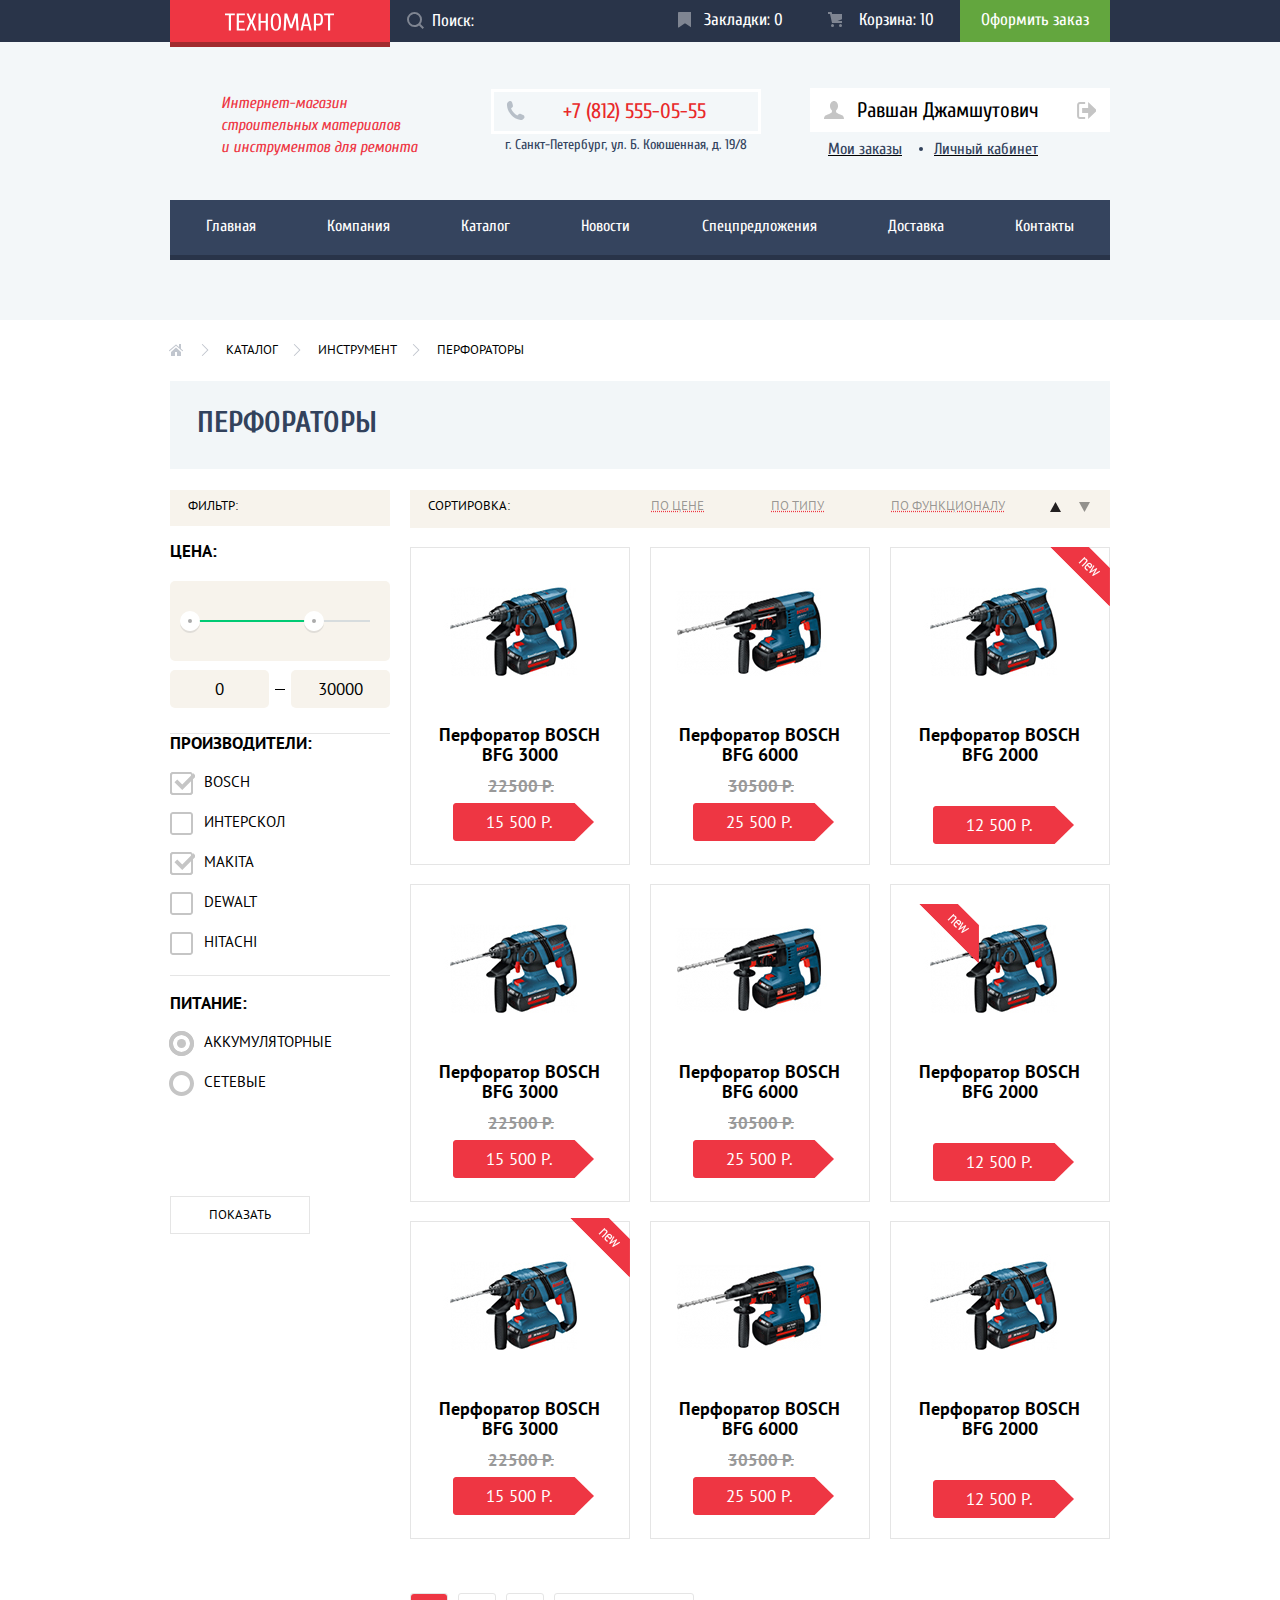
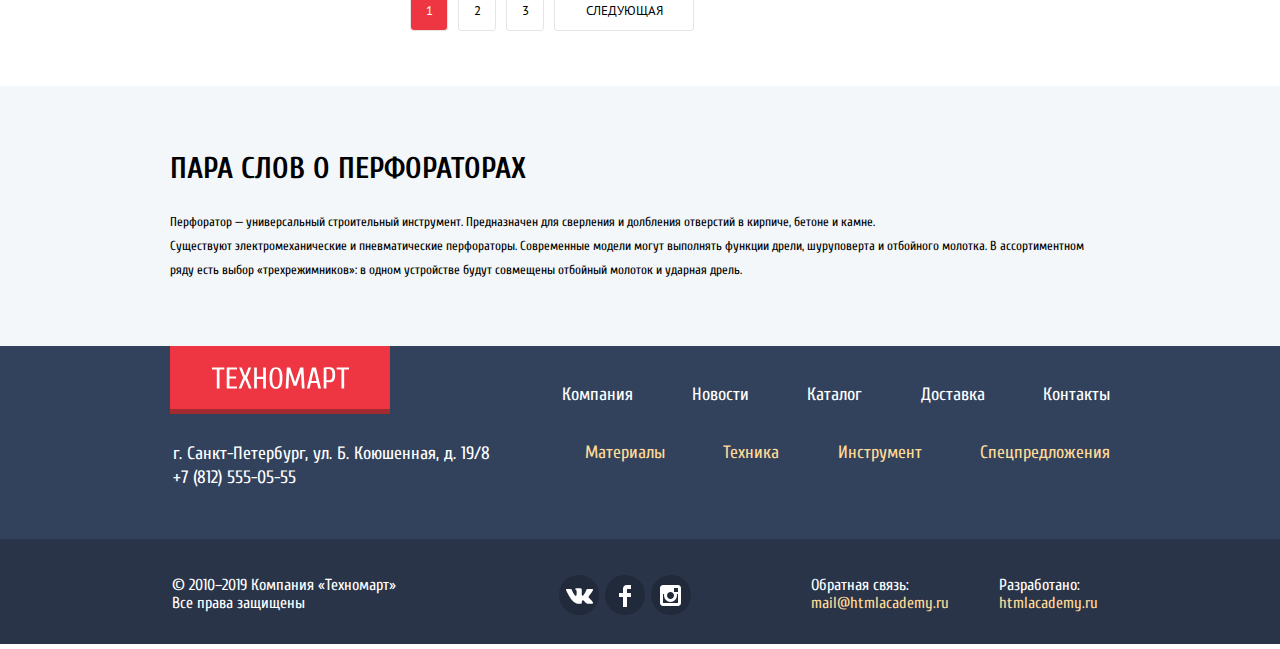
==== commit 0ec4374c: "Добрый вечер" ====
--- a/catalog.html
+++ b/catalog.html
@@ -43,8 +43,8 @@
                     и инструментов для ремонта
                 </p>
                 <p class="tell-and-address">
-                    <a href="tel:+78125550555">+7(812)555-05-55</a>
-                    г. Санкт-Петербург, ул. Б. Коюшенная, д. 19/8
+                    <a href="tel:+78125550555">+7 (812) 555-05-55</a>
+                    <span>г. Санкт-Петербург, ул. Б. Коюшенная, д. 19/8</span>
                 </p>
             </div>
             <div class="user">
@@ -80,7 +80,7 @@
     <main class="content">
         <div class="container">
             <ul class="main-path">
-                <li><a href="#"></a></li>
+                <li class="main-path-item1"><a href="index.html"></a></li>
                 <li class="main-path-item"><a href="catalog.html">Каталог</a></li>
                 <li class="main-path-item"><a href="#">Инструмент</a></li>
                 <li class="main-path-item"><a href="#">Перфораторы</a></li>
@@ -163,130 +163,114 @@
             <section class="catalog">
                 <ul class="catalog-list">
                     <li class="catalog-item">
-                        <a href="#">
+                        <a class="item-info" href="#">
                             <img src="img/perforatori3000.jpg" alt="Перфоратор BOSCH BFG 3000" width="218" height="170">
-                            <div class="item-info">
-                                <h2 class="name-of-product">Перфоратор BOSCH BFG 3000</h2>
-                                <del>22500 Р.</del>
-                                <p>15 500 Р.</p>
-                            </div>
-                            <div class="actions">
-                                <a class="buy" href="#">Купить</a>
-                                <a class="in-the-bookmark" href="#">В закладки</a>
-                            </div>
-                        </a>
-                    </li>
-                    <li class="catalog-item">
-                        <a href="#">
+
+                            <h2 class="name-of-product">Перфоратор BOSCH BFG 3000</h2>
+                            <del>22500 Р.</del>
+                            <p>15 500 Р.</p>
+
+                        </a>
+                        <div class="actions">
+                            <a class="buy" href="#">Купить</a>
+                            <a class="in-the-bookmark" href="#">В закладки</a>
+                        </div>
+                    </li>
+                    <li class="catalog-item">
+                        <a class="item-info" href="#">
                             <img src="img/perforatori6000.jpg" alt="Перфоратор BOSCH BFG 6000" width="218" height="170">
-                            <div class="item-info">
-                                <h2 class="name-of-product">Перфоратор BOSCH BFG 6000</h2>
-                                <del>30500 Р.</del>
-                                <p>25 500 Р.</p>
-                            </div>
-                            <div class="actions">
-                                <a class="buy" href="#">Купить</a>
-                                <a class="in-the-bookmark" href="#">В закладки</a>
-                            </div>
-                        </a>
-                    </li>
-                    <li class="catalog-item">
-                        <a href="#">
+                            <h2 class="name-of-product">Перфоратор BOSCH BFG 6000</h2>
+                            <del>30500 Р.</del>
+                            <p>25 500 Р.</p>
+                        </a>
+                        <div class="actions">
+                            <a class="buy" href="#">Купить</a>
+                            <a class="in-the-bookmark" href="#">В закладки</a>
+                        </div>
+                    </li>
+                    <li class="catalog-item">
+                        <a class="item-info" href="#">
                             <img src="img/perforatori2000.jpg" alt="Перфоратор BOSCH BFG 2000" width="218" height="170">
-                            <div class="item-info">
-                                <h2 class="name-of-product">Перфоратор BOSCH BFG 2000</h2>
-                                <p>12 500 Р.</p>
-                            </div>
+                            <h2 class="name-of-product">Перфоратор BOSCH BFG 2000</h2>
+                            <p>12 500 Р.</p>
                             <div class="flag flag-new"></div>
-                            <div class="actions">
-                                <a class="buy" href="#">Купить</a>
-                                <a class="in-the-bookmark" href="#">В закладки</a>
-                            </div>
-                        </a>
-                    </li>
-                    <li class="catalog-item">
-                        <a href="#">
+                        </a>
+                        <div class="actions">
+                            <a class="buy" href="#">Купить</a>
+                            <a class="in-the-bookmark" href="#">В закладки</a>
+                        </div>
+                    </li>
+                    <li class="catalog-item">
+                        <a class="item-info" href="#">
                             <img src="img/perforatori3000.jpg" alt="Перфоратор BOSCH BFG 3000" width="218" height="170">
-                            <div class="item-info">
-                                <h2 class="name-of-product">Перфоратор BOSCH BFG 3000</h2>
-                                <del>22500 Р.</del>
-                                <p>15 500 Р.</p>
-                            </div>
-                            <div class="actions">
-                                <a class="buy" href="#">Купить</a>
-                                <a class="in-the-bookmark" href="#">В закладки</a>
-                            </div>
-                        </a>
-                    </li>
-                    <li class="catalog-item">
-                        <a href="#">
+                            <h2 class="name-of-product">Перфоратор BOSCH BFG 3000</h2>
+                            <del>22500 Р.</del>
+                            <p>15 500 Р.</p>
+                        </a>
+                        <div class="actions">
+                            <a class="buy" href="#">Купить</a>
+                            <a class="in-the-bookmark" href="#">В закладки</a>
+                        </div>
+                    </li>
+                    <li class="catalog-item">
+                        <a class="item-info" href="#">
                             <img src="img/perforatori6000.jpg" alt="Перфоратор BOSCH BFG 6000" width="218" height="170">
-                            <div class="item-info">
-                                <h2 class="name-of-product">Перфоратор BOSCH BFG 6000</h2>
-                                <del>30500 Р.</del>
-                                <p>25 500 Р.</p>
-                            </div>
+                            <h2 class="name-of-product">Перфоратор BOSCH BFG 6000</h2>
+                            <del>30500 Р.</del>
+                            <p>25 500 Р.</p>
+                        </a>
+                        <div class="flag flag-new"></div>
+                        <div class="actions">
+                            <a class="buy" href="#">Купить</a>
+                            <a class="in-the-bookmark" href="#">В закладки</a>
+                        </div>
+                    </li>
+                    <li class="catalog-item">
+                        <a class="item-info" href="#">
+                            <img src="img/perforatori2000.jpg" alt="Перфоратор BOSCH BFG 2000" width="218" height="170">
+                            <h2 class="name-of-product">Перфоратор BOSCH BFG 2000</h2>
+                            <p>12 500 Р.</p>
+                        </a>
+                        <div class="actions">
+                            <a class="buy" href="#">Купить</a>
+                            <a class="in-the-bookmark" href="#">В закладки</a>
+                        </div>
+                    </li>
+                    <li class="catalog-item">
+                        <a class="item-info" href="#">
+                            <img src="img/perforatori3000.jpg" alt="Перфоратор BOSCH BFG 3000" width="218" height="170">
+                            <h2 class="name-of-product">Перфоратор BOSCH BFG 3000</h2>
+                            <del>22500 Р.</del>
+                            <p>15 500 Р.</p>
                             <div class="flag flag-new"></div>
-                            <div class="actions">
-                                <a class="buy" href="#">Купить</a>
-                                <a class="in-the-bookmark" href="#">В закладки</a>
-                            </div>
-                        </a>
-                    </li>
-                    <li class="catalog-item">
-                        <a href="#">
+                        </a>
+                        <div class="actions">
+                            <a class="buy" href="#">Купить</a>
+                            <a class="in-the-bookmark" href="#">В закладки</a>
+                        </div>
+                    </li>
+                    <li class="catalog-item">
+                        <a class="item-info" href="#">
+                            <img src="img/perforatori6000.jpg" alt="Перфоратор BOSCH BFG 6000" width="218" height="170">
+                            <h2 class="name-of-product">Перфоратор BOSCH BFG 6000</h2>
+                            <del>30500 Р.</del>
+                            <p>25 500 Р.</p>
+                        </a>
+                        <div class="actions">
+                            <a class="buy" href="#">Купить</a>
+                            <a class="in-the-bookmark" href="#">В закладки</a>
+                        </div>
+                    </li>
+                    <li class="catalog-item">
+                        <a class="item-info" href="#">
                             <img src="img/perforatori2000.jpg" alt="Перфоратор BOSCH BFG 2000" width="218" height="170">
-                            <div class="item-info">
-                                <h2 class="name-of-product">Перфоратор BOSCH BFG 2000</h2>
-                                <p>12 500 Р.</p>
-                            </div>
-                            <div class="actions">
-                                <a class="buy" href="#">Купить</a>
-                                <a class="in-the-bookmark" href="#">В закладки</a>
-                            </div>
-                        </a>
-                    </li>
-                    <li class="catalog-item">
-                        <a href="#">
-                            <img src="img/perforatori3000.jpg" alt="Перфоратор BOSCH BFG 3000" width="218" height="170">
-                            <div class="item-info">
-                                <h2 class="name-of-product">Перфоратор BOSCH BFG 3000</h2>
-                                <del>22500 Р.</del>
-                                <p>15 500 Р.</p>
-                            </div>
-                            <div class="flag flag-new"></div>
-                            <div class="actions">
-                                <a class="buy" href="#">Купить</a>
-                                <a class="in-the-bookmark" href="#">В закладки</a>
-                            </div>
-                        </a>
-                    </li>
-                    <li class="catalog-item">
-                        <a href="#">
-                            <img src="img/perforatori6000.jpg" alt="Перфоратор BOSCH BFG 6000" width="218" height="170">
-                            <div class="item-info">
-                                <h2 class="name-of-product">Перфоратор BOSCH BFG 6000</h2>
-                                <del>30500 Р.</del>
-                                <p>25 500 Р.</p>
-                            </div>
-                            <div class="actions">
-                                <a class="buy" href="#">Купить</a>
-                                <a class="in-the-bookmark" href="#">В закладки</a>
-                            </div>
-                        </a>
-                    </li>
-                    <li class="catalog-item">
-                        <a href="#">
-                            <img src="img/perforatori2000.jpg" alt="Перфоратор BOSCH BFG 2000" width="218" height="170">
-                            <div class="item-info">
-                                <h2 class="name-of-product">Перфоратор BOSCH BFG 2000</h2>
-                                <p>12 500 Р.</p>
-                            </div>
-                            <div class="actions">
-                                <a class="buy" href="#">Купить</a>
-                                <a class="in-the-bookmark" href="#">В закладки</a>
-                            </div>
-                        </a>
+                            <h2 class="name-of-product">Перфоратор BOSCH BFG 2000</h2>
+                            <p>12 500 Р.</p>
+                        </a>
+                        <div class="actions">
+                            <a class="buy" href="#">Купить</a>
+                            <a class="in-the-bookmark" href="#">В закладки</a>
+                        </div>
                     </li>
                 </ul>
             </section>
--- a/css/style.css
+++ b/css/style.css
@@ -2,7 +2,7 @@
 html {
     padding: 0;
     margin: 0;
-    font-family: "PT Sans", "Cuprum", sans-serif;
+    font-family: "Cuprum", "PT Sans", sans-serif;
     color: #000000;
     font-size: 13px;
     line-height: 22px;
@@ -38,8 +38,8 @@
 }
 
 /*#ee3643
-#a12b2f
-720*/
+#a12b2f*/
+
 .main-header-logo {
     width: 220px;
     height: 47px;
@@ -92,7 +92,7 @@
     width: 270px;
     height: 36px;
     margin: 0px;
-    padding-top: 6px;
+    padding-top: 7px;
 }
 
 .search input {
@@ -207,10 +207,10 @@
 
 .tabs a {
     display: block;
-    width: 109px;
-    height: 25px;
-    padding-top: 16px;
-    padding-left: 41px;
+    width: 106px;
+    height: 24px;
+    padding-top: 17px;
+    padding-left: 44px;
 }
 
 .tabs::before {
@@ -220,7 +220,7 @@
     height: 16px;
     top: 12px;
     margin: auto;
-    margin-left: 17px;
+    margin-left: 18px;
     background-image: url(../img/svg-technomart/icon-bookmark.svg);
     background-repeat: no-repeat;
     background-position: 0 0;
@@ -276,7 +276,7 @@
     height: 16px;
     top: 12px;
     margin: auto;
-    margin-left: 17px;
+    margin-left: 18px;
     background-image: url(../img/svg-technomart/icon-cart.svg);
     background-repeat: no-repeat;
     background-position: 0 0;
@@ -285,10 +285,10 @@
 
 .cart a {
     display: block;
-    width: 109px;
-    height: 25px;
-    padding-top: 16px;
-    padding-left: 41px;
+    width: 101px;
+    height: 24px;
+    padding-top: 17px;
+    padding-left: 49px;
 }
 
 .cart a:hover {
@@ -331,12 +331,12 @@
 .place-your-order {
     color: #ffffff;
     width: 150px;
-    height: 26px;
+    height: 25px;
     background-color: #63a63e;
     display: flex;
     justify-content: center;
     margin: 0 auto;
-    padding-top: 16px;
+    padding-top: 17px;
 }
 
 .place-your-order:hover {
@@ -379,25 +379,23 @@
 }
 
 .tell-and-address {
-    font-size: 13px;
+    font-size: 14px;
     color: #32425c;
     width: 270px;
     height: 70px;
+    margin: 0px;
     margin-top: 47px;
+    text-align: center;
 }
 
 .tell-and-address a {
     color: #e9292a;
     font-size: 21px;
-    font-weight: bolder;
     height: 31px;
     display: flex;
     padding-top: 8px;
-    padding-left: 58px;
+    padding-left: 69px;
     border: 3px solid rgb(255, 255, 255);
-    background-image: url(../img/svg-technomart/icon-phone.svg);
-    background-repeat: no-repeat;
-    background-position: center left 12px;
 }
 
 .tell-and-address a::before {
@@ -406,11 +404,16 @@
     width: 20px;
     height: 20px;
     margin: auto;
-    margin-left: -46px;
+    margin-left: -57px;
+    margin-top: 1px;
+    background-image: url(../img/svg-technomart/icon-phone.svg);
+    background-repeat: no-repeat;
+    background-position: 0 0;
+}
+
+.tell-and-address span {
     margin-top: 2px;
-    background-image: url(../img/svg-technomart/icon-phone.svg);
-    background-repeat: no-repeat;
-    background-position: 0 0;
+
 }
 
 .login-registration {
@@ -483,9 +486,10 @@
     font-size: 21px;
     background-color: #ffffff;
     color: #000000;
-    height: 19px;
-    width: 100px;
-    padding: 11px 30px 15px 20px;
+    height: 34px;
+    width: 126px;
+    padding-top: 11px;
+    padding-left: 24px;
 }
 
 .registration:hover {
@@ -516,7 +520,8 @@
 }
 
 .your-login {
-    padding-left: 46px;
+    padding-left: 47px;
+    padding-top: 3px;
 }
 
 .your-login a:active {
@@ -529,8 +534,8 @@
     width: 20px;
     height: 20px;
     margin: auto;
-    margin-left: -32px;
-    margin-top: 3px;
+    margin-left: -33px;
+    margin-top: 2px;
     background-image: url(../img/svg-technomart/icon-user.svg);
     background-repeat: no-repeat;
     background-position: 0 0;
@@ -581,7 +586,7 @@
     width: 20px;
     height: 20px;
     margin: auto;
-    margin-left: 1px;
+    margin-left: 18px;
     margin-top: 2px;
     background-image: url(../img/svg-technomart/icon-logout.svg);
     background-repeat: no-repeat;
@@ -630,8 +635,12 @@
     padding-left: 2px;
     padding-right: 2px;
     margin: 0 auto;
-    margin-top: 8px;
+    margin-top: 6px;
     margin-left: 16px;
+}
+
+.my-orders-and-cabinet {
+    padding-right: 3px;
 }
 
 .my-orders-and-cabinet a:hover {
@@ -648,6 +657,7 @@
     width: 4px;
     height: 4px;
     margin-top: 9px;
+    margin-left: 2px;
     background-color: #32425c;
     border-radius: 50%;
 }
@@ -662,7 +672,6 @@
     font-size: 16px;
     line-height: 20px;
     color: #ffffff;
-    background-color: #293449;
     height: 60px;
     width: 940px;
     display: flex;
@@ -682,8 +691,9 @@
     justify-content: space-around;
     align-items: center;
     background-color: #35445e;
+    border-bottom: 5px solid #293449;
     width: 940px;
-    height: 57px;
+    height: 55px;
     margin: auto;
     margin-top: 0px;
     padding-left: 0px;
@@ -695,8 +705,8 @@
     height: 40px;
     width: auto;
     padding-top: 16px;
-    padding-left: 32px;
-    padding-right: 32px;
+    padding-left: 35px;
+    padding-right: 35px;
 }
 
 .main-navigation-list a:hover {
@@ -725,6 +735,7 @@
 }
 
 .main-path {
+    font-family: "PT Sans";
     list-style: none;
     display: flex;
     font-size: 13px;
@@ -732,7 +743,7 @@
     height: 25px;
     width: auto;
     margin: auto;
-    margin-top: 18px;
+    margin-top: 19px;
     margin-left: 0px;
     padding-left: 0px;
 }
@@ -741,14 +752,14 @@
     margin-left: 40px;
 }
 
-.main-path li:first-child {
+.main-path .main-path-item1 {
     width: 16px;
     height: 16px;
     padding: 0px;
     margin-left: 0px;
 }
 
-.main-path li:first-child::before {
+.main-path .main-path-item1::before {
     content: "";
     position: absolute;
     width: 20px;
@@ -761,13 +772,19 @@
     background-position: 0 0;
 }
 
-.main-path-item::before {
-    content: "";
-    position: absolute;
+.main-path-item1 a {
     width: 20px;
     height: 20px;
-    margin: auto;
-    margin-left: -24px;
+    margin: 0;
+}
+
+.main-path-item::before {
+    content: "";
+    position: absolute;
+    width: 20px;
+    height: 20px;
+    margin: auto;
+    margin-left: -25px;
     margin-top: 5px;
     background-image: url(../img/svg-technomart/icon-right-small.svg);
     background-repeat: no-repeat;
@@ -775,6 +792,7 @@
 }
 
 .main-path a {
+    display: block;
     color: #000000;
 }
 
@@ -792,6 +810,7 @@
 }
 
 .sorting {
+    font-family: "PT Sans";
     width: 700px;
     height: 38px;
     background-color: #f7f3ec;
@@ -807,16 +826,16 @@
     font-size: 13px;
     font-weight: lighter;
     margin: 0px;
-    margin-top: -3px;
-    margin-left: 19px;
+    margin-top: -6px;
+    margin-left: 18px;
 }
 
 .sorting-by {
-    width: 360px;
+    width: 354px;
     padding-left: 0px;
     margin: 0 auto;
-    margin-top: -2px;
-    margin-left: 139px;
+    margin-top: -6px;
+    margin-left: 141px;
     list-style: none;
     display: flex;
     justify-content: space-between;
@@ -850,19 +869,18 @@
     display: flex;
     justify-content: space-between;
     padding-left: 0px;
-
 }
 
 .less {
-    height: 100%;
-    width: 20px;
+    height: 23px;
+    width: 23px;
 }
 
 
 .less a {
     display: block;
-    height: 100%;
-    width: 20px;
+    height: 23px;
+    width: 23px;
 }
 
 .less a::before {
@@ -872,7 +890,7 @@
     height: 20px;
     margin: auto;
     margin-left: 3px;
-    margin-top: 5px;
+    margin-top: 3px;
     background-image: url(../img/svg-technomart/icon-up-dir.svg);
     background-repeat: no-repeat;
     background-position: 0 0;
@@ -885,7 +903,7 @@
     height: 20px;
     margin: auto;
     margin-left: 3px;
-    margin-top: 5px;
+    margin-top: 3px;
     background-image: url(../img/svg-technomart/icon-up-dir.svg);
     background-repeat: no-repeat;
     background-position: 0 0;
@@ -899,7 +917,7 @@
     height: 20px;
     margin: auto;
     margin-left: 3px;
-    margin-top: 5px;
+    margin-top: 3px;
     background-image: url(../img/svg-technomart/icon-up-dir.svg);
     background-repeat: no-repeat;
     background-position: 0 0;
@@ -907,14 +925,14 @@
 
 .more {
     display: block;
-    height: 100%;
-    width: 20px;
+    height: 23px;
+    width: 23px;
 }
 
 .more a {
     display: block;
-    height: 100%;
-    width: 20px;
+    height: 23px;
+    width: 23px;
 }
 
 .more a::before {
@@ -924,7 +942,7 @@
     height: 20px;
     margin: auto;
     margin-left: 5px;
-    margin-top: 5px;
+    margin-top: 3px;
     background-image: url(../img/svg-technomart/icon-down-dir.svg);
     background-repeat: no-repeat;
     background-position: 0 0;
@@ -938,7 +956,7 @@
     height: 20px;
     margin: auto;
     margin-left: 5px;
-    margin-top: 5px;
+    margin-top: 3px;
     background-image: url(../img/svg-technomart/icon-down-dir.svg);
     background-repeat: no-repeat;
     background-position: 0 0;
@@ -951,7 +969,7 @@
     height: 20px;
     margin: auto;
     margin-left: 5px;
-    margin-top: 5px;
+    margin-top: 3px;
     background-image: url(../img/svg-technomart/icon-down-dir-red.svg);
     background-repeat: no-repeat;
     background-position: 0 0;
@@ -959,6 +977,7 @@
 }
 
 .filters {
+    font-family: "PT Sans";
     text-transform: uppercase;
     margin: auto 0px;
     margin-top: 21px;
@@ -966,7 +985,6 @@
     width: 220px;
     height: 746px;
     float: left;
-
 }
 
 .filters h2 {
@@ -974,18 +992,17 @@
     font-weight: lighter;
     background-color: #f7f3ec;
     width: 202px;
-    height: 30px;
+    height: 31px;
     margin: 0px;
     padding-left: 18px;
-    padding-top: 6px;
-
+    padding-top: 5px;
 }
 
 .filters form {
     width: 100%;
     height: 690px;
     margin: 0px;
-    margin-top: 15px;
+    margin-top: 14px;
 }
 
 .fieldset-price {
@@ -1012,7 +1029,6 @@
     font-size: 17px;
     font-style: normal;
     font-weight: bold;
-
 }
 
 .range-filter {
@@ -1109,7 +1125,7 @@
     width: 220px;
     height: 10px;
     margin: auto;
-    margin-top: 25px;
+    margin-top: 13px;
     background-image: url(../img/ten2.png);
     background-repeat: no-repeat;
     background-position: 0 0;
@@ -1135,7 +1151,6 @@
     padding-left: 34px;
 }
 
-
 .item-of-manufacturers label {
     position: relative;
     display: block;
@@ -1149,7 +1164,7 @@
     width: 25px;
     height: 25px;
     left: -34px;
-    margin-top: 9px;
+    margin-top: 10px;
     background-image: url(../img/svg-technomart/checkbox-off.svg);
     background-repeat: no-repeat;
     background-position: 0 0;
@@ -1167,7 +1182,7 @@
     width: 25px;
     height: 25px;
     left: -34px;
-    margin-top: 9px;
+    margin-top: 10px;
     background-image: url(../img/svg-technomart/checkbox-on.svg);
     background-repeat: no-repeat;
     background-position: 0 0;
@@ -1219,8 +1234,8 @@
     position: absolute;
     width: 25px;
     height: 25px;
-    left: -34px;
-    margin-top: 8px;
+    left: -35px;
+    margin-top: 9px;
     background-image: url(../img/svg-technomart/radio-off.svg);
     background-repeat: no-repeat;
     background-position: 0 0;
@@ -1237,8 +1252,8 @@
     position: absolute;
     width: 25px;
     height: 25px;
-    left: -34px;
-    margin-top: 8px;
+    left: -35px;
+    margin-top: 9px;
     background-image: url(../img/svg-technomart/radio-on.svg);
     background-repeat: no-repeat;
     background-position: 0 0;
@@ -1257,13 +1272,13 @@
 
 .button-to-show {
     text-transform: uppercase;
-    height: 37px;
+    height: 38px;
     width: 140px;
     background-color: #ffffff;
     border: 1px solid #e5e5e5;
     padding: 0px;
     margin: auto;
-    margin-top: 7px;
+    margin-top: 6px;
 }
 
 .catalog {
@@ -1275,6 +1290,7 @@
 }
 
 .catalog-list {
+    font-family: "PT Sans";
     list-style: none;
     width: 700px;
     height: 992px;
@@ -1301,8 +1317,8 @@
     width: 61px;
     height: 70px;
     margin: auto;
-    margin-left: 158px;
-    margin-top: -302px;
+    margin-left: 159px;
+    margin-top: -297px;
     background-image: url(../img/new-flag.png);
     background-repeat: no-repeat;
     background-position: 0 0;
@@ -1324,22 +1340,18 @@
 }
 
 .catalog-item:hover img {
+    opacity: 0.0;
+}
+
+.catalog-item:hover {
+    box-shadow: 0 0 10px rgba(0, 0, 0, 0.2);
+}
+
+.buy {
     display: none;
 }
 
-.catalog-item:hover .item-info {
-    margin-top: 178px;
-}
-
-.catalog-item .actions:hover {
-    box-shadow: 0 0 10px rgba(0, 0, 0, 0.2);
-}
-
-.actions .buy {
-    display: none;
-}
-
-.actions:hover .buy {
+.catalog-item:hover .buy {
     display: block;
     width: 135px;
     height: 28px;
@@ -1357,7 +1369,7 @@
     color: #ffffff;
 }
 
-.actions:hover .buy::before {
+.catalog-item:hover .buy::before {
     content: "";
     position: absolute;
     width: 20px;
@@ -1370,14 +1382,14 @@
     opacity: 0.4;
 }
 
-.actions:hover .buy:hover {
+.catalog-item:hover .buy:hover {
     background-color: #5fbb2d;
     border-color: #367315;
     box-shadow: none;
     opacity: 1;
 }
 
-.actions:hover .buy:hover::before {
+.catalog-item:hover .buy:hover::before {
     content: "";
     position: absolute;
     width: 20px;
@@ -1390,7 +1402,7 @@
     opacity: 1;
 }
 
-.actions:hover .buy:active {
+.catalog-item:hover .buy:active {
     background-color: #518534;
     width: 135px;
     height: 31px;
@@ -1399,7 +1411,7 @@
     opacity: 1;
 }
 
-.actions:hover .buy:active::before {
+.catalog-item:hover .buy:active::before {
     content: "";
     position: absolute;
     width: 20px;
@@ -1412,11 +1424,11 @@
     opacity: 1;
 }
 
-.actions .in-the-bookmark {
+.in-the-bookmark {
     display: none;
 }
 
-.actions:hover .in-the-bookmark {
+.catalog-item:hover .in-the-bookmark {
     display: block;
     width: 129px;
     height: 28px;
@@ -1434,20 +1446,20 @@
     margin-left: 42px;
 }
 
-.actions:hover .in-the-bookmark:hover {
+.catalog-item:hover .in-the-bookmark:hover {
     border-color: #32425c;
     box-shadow: none;
     opacity: 1;
 }
 
-.actions:hover .in-the-bookmark:active {
+.catalog-item:hover .in-the-bookmark:active {
     border-color: #d5d5d5;
     box-shadow: none;
     color: #d5d5d5;
     opacity: 1;
 }
 
-.catalog-item .actions:active {
+.catalog-item:active {
     box-shadow: 0 0 10px rgba(0, 0, 0, 0.2);
 }
 
@@ -1456,27 +1468,30 @@
     height: 122px;
     margin: 0px;
     margin-left: 26px;
-    margin-top: -3px;
+    margin-top: -5px;
 }
 
 .name-of-product {
     font-size: 18px;
     width: 165px;
     height: 45px;
-    line-height: 21px;
-    margin: 0px;
-    margin-top: 7px;
-    margin-bottom: 6px;
+    line-height: 20px;
+    margin: 0px;
+    margin-top: 2px;
+    margin-bottom: 5px;
+    margin-left: 26px;
     color: #000000;
     font-size: 18px;
     text-align: center;
 }
 
 .catalog-item del {
+    font-family: "PT Sans";
+    font-weight: bolder;
     color: #999999;
     font-size: 17px;
     margin: auto;
-    margin-left: 53px;
+    margin-left: 77px;
 }
 
 .catalog-item p {
@@ -1486,7 +1501,7 @@
     width: 109px;
     height: 30px;
     margin-top: 6px;
-    margin-left: 15px;
+    margin-left: 42px;
     padding-top: 8px;
     padding-left: 33px;
     background-image: url(../img/svg-technomart/icon-arrow.svg);
@@ -1499,6 +1514,7 @@
 }
 
 .pagination-list {
+    font-family: "PT Sans";
     width: 284px;
     height: 38px;
     padding-left: 0px;
@@ -1594,7 +1610,7 @@
 
 .product-description-container h2 {
     margin: 0 auto;
-    padding-top: 68px;
+    padding-top: 72px;
 }
 
 .paragraph1 {
@@ -1654,8 +1670,8 @@
     width: 120px;
     height: 30px;
     margin: 0px;
-    margin-left: 20px;
-    margin-top: 23px;
+    margin-left: 21px;
+    margin-top: 24px;
 }
 
 .types-of-goods-item p {
@@ -1666,11 +1682,119 @@
     text-transform: uppercase;
     font-size: 14px;
     display: block;
+    width: 109px;
+    height: 31px;
+    color: #ffffff;
+    margin: 0px;
+    margin-left: 25px;
+    margin-top: 10px;
+    border-radius: 3px;
+    padding-top: 7px;
+    padding-left: 26px;
+    background-color: rgba(0, 0, 0, 0.1);
+}
+
+.types-of-goods-item a:hover {
+    background-color: rgba(0, 0, 0, 0.2);
+}
+
+.types-of-goods-item a:active {
+    background-color: rgba(0, 0, 0, 0.3);
+}
+
+.item1 {
+    background-color: #ffbf47;
+}
+
+.item1::before {
+    content: "";
+    position: absolute;
+    width: 50px;
+    height: 70px;
+    margin: auto;
+    margin-left: 213px;
+    margin-top: 31px;
+    background-image: url(../img/svg-technomart/icon-1.svg);
+    background-repeat: no-repeat;
+    background-position: 0 0;
+}
+
+.item2 {
+    background-color: #3bbce3;
+}
+
+.item2::before {
+    content: "";
+    position: absolute;
+    width: 80px;
+    height: 70px;
+    margin: auto;
+    margin-left: 197px;
+    margin-top: 33px;
+    background-image: url(../img/svg-technomart/icon-2.svg);
+    background-repeat: no-repeat;
+    background-position: 0 0;
+}
+
+.item3 {
+    background-color: #dc91d8;
+}
+
+.item3 a {
+    width: 105px;
+    padding-left: 29px;
+}
+
+.item3::before {
+    content: "";
+    position: absolute;
+    width: 80px;
+    height: 70px;
+    margin: auto;
+    margin-left: 191px;
+    margin-top: 31px;
+    background-image: url(../img/svg-technomart/icon-3.svg);
+    background-repeat: no-repeat;
+    background-position: 0 0;
+}
+
+.discount-services-list {
+    list-style: none;
+    height: 266px;
+    width: 300px;
+    padding-left: 0px;
+    margin: 0px;
+    margin-top: 20px;
+    display: flex;
+    align-content: space-between;
+    flex-wrap: wrap;
+    float: right;
+}
+
+.discount-services-item {
+    height: 123px;
+    width: 300px;
+}
+
+.discount-services-item h2 {
+    font-size: 24px;
+    color: #ffffff;
+    width: 150px;
+    height: 30px;
+    margin: 0px;
+    margin-left: 22px;
+    margin-top: 24px;
+}
+
+.discount-services-item a {
+    text-transform: uppercase;
+    font-size: 14px;
+    display: block;
     width: 117px;
     height: 31px;
     color: #ffffff;
     margin: 0px;
-    margin-left: 25px;
+    margin-left: 24px;
     margin-top: 10px;
     border-radius: 3px;
     padding-top: 7px;
@@ -1678,115 +1802,6 @@
     background-color: rgba(0, 0, 0, 0.1);
 }
 
-.types-of-goods-item a:hover {
-    background-color: rgba(0, 0, 0, 0.2);
-}
-
-.types-of-goods-item a:active {
-    background-color: rgba(0, 0, 0, 0.3);
-}
-
-.item1 {
-    background-color: #ffbf47;
-}
-
-.item1::before {
-    content: "";
-    position: absolute;
-    width: 50px;
-    height: 70px;
-    margin: auto;
-    margin-left: 213px;
-    margin-top: 31px;
-    background-image: url(../img/svg-technomart/icon-1.svg);
-    background-repeat: no-repeat;
-    background-position: 0 0;
-}
-
-.item2 {
-    background-color: #3bbce3;
-}
-
-.item2::before {
-    content: "";
-    position: absolute;
-    width: 80px;
-    height: 70px;
-    margin: auto;
-    margin-left: 197px;
-    margin-top: 33px;
-    background-image: url(../img/svg-technomart/icon-2.svg);
-    background-repeat: no-repeat;
-    background-position: 0 0;
-}
-
-.item3 {
-    background-color: #dc91d8;
-}
-
-.item3 a {
-    width: 113px;
-    padding-left: 20px;
-}
-
-.item3::before {
-    content: "";
-    position: absolute;
-    width: 80px;
-    height: 70px;
-    margin: auto;
-    margin-left: 191px;
-    margin-top: 31px;
-    background-image: url(../img/svg-technomart/icon-3.svg);
-    background-repeat: no-repeat;
-    background-position: 0 0;
-}
-
-.discount-services-list {
-    list-style: none;
-    height: 266px;
-    width: 300px;
-    padding-left: 0px;
-    margin: 0px;
-    margin-top: 20px;
-    display: flex;
-    align-content: space-between;
-    flex-wrap: wrap;
-    float: right;
-
-}
-
-.discount-services-item {
-    height: 123px;
-    width: 300px;
-}
-
-.discount-services-item h2 {
-    font-size: 24px;
-    color: #ffffff;
-    width: 150px;
-    height: 30px;
-    margin: 0px;
-    margin-left: 20px;
-    margin-top: 23px;
-}
-
-.discount-services-item a {
-    text-transform: uppercase;
-    font-size: 14px;
-    display: block;
-    width: 117px;
-    height: 31px;
-    color: #ffffff;
-    margin: 0px;
-    margin-left: 25px;
-    margin-top: 10px;
-    border-radius: 3px;
-    padding-top: 7px;
-    padding-left: 18px;
-    background-color: rgba(0, 0, 0, 0.1);
-}
-
 .discount-services-item a:hover {
     background-color: rgba(0, 0, 0, 0.2);
 }
@@ -1813,7 +1828,8 @@
 }
 
 .item4 a {
-    padding-left: 16px;
+    padding-left: 21px;
+    width: 113px;
 }
 
 .item5 {
@@ -1834,8 +1850,8 @@
 }
 
 .item5 a {
-    padding-left: 28px;
-    width: 105px;
+    padding-left: 36px;
+    width: 98px;
 }
 
 .slider {
@@ -1973,8 +1989,8 @@
     font-size: 36px;
     color: #ffffff;
     margin: 0px;
-    margin-left: 21px;
-    padding-top: 28px;
+    margin-left: 24px;
+    padding-top: 29px;
 }
 
 .slider-item p {
@@ -1992,14 +2008,14 @@
     font-size: 14px;
     text-transform: uppercase;
     color: #ffffff;
-    width: 157px;
-    height: 31px;
+    width: 146px;
+    height: 30px;
     margin: 0px;
     margin-top: 116px;
     margin-left: 25px;
     background-color: #ee3643;
     border-radius: 3px;
-    padding-left: 38px;
+    padding-left: 49px;
     padding-top: 7px;
 }
 
@@ -2032,8 +2048,8 @@
     width: 350px;
     float: left;
     margin: 0px;
-    margin-top: 32px;
-    margin-left: 25px;
+    margin-top: 33px;
+    margin-left: 27px;
 }
 
 .button-all-products {
@@ -2041,16 +2057,16 @@
     font-size: 14px;
     text-transform: uppercase;
     color: #ffffff;
-    width: 212px;
-    height: 31px;
+    width: 198px;
+    height: 30px;
     margin: 0px;
     margin-top: 25px;
     margin-right: 24px;
     float: right;
     background-color: #ee3643;
     border-radius: 3px;
-    padding-left: 40px;
-    padding-top: 7px;
+    padding-left: 55px;
+    padding-top: 8px;
 }
 
 .button-all-products:hover {
@@ -2109,14 +2125,10 @@
 }
 
 .popular-product-item:hover img {
-    display: none;
-}
-
-.popular-product-item:hover .popular-item-info {
-    margin-top: 177px;
-}
-
-.popular-product-item .actions:hover {
+    opacity: 0.0
+}
+
+.popular-product-item:hover {
     box-shadow: 0 0 10px rgba(0, 0, 0, 0.2);
 }
 
@@ -2124,7 +2136,7 @@
     display: none;
 }
 
-.popular-product-actions:hover .buy {
+.popular-product-item:hover .buy {
     display: block;
     width: 135px;
     height: 28px;
@@ -2142,7 +2154,7 @@
     color: #ffffff;
 }
 
-.popular-product-actions:hover .buy::before {
+.popular-product-item:hover .buy::before {
     content: "";
     position: absolute;
     width: 20px;
@@ -2155,14 +2167,14 @@
     opacity: 0.4;
 }
 
-.popular-product-actions:hover .buy:hover {
+.popular-product-item:hover .buy:hover {
     background-color: #5fbb2d;
     border-color: #367315;
     box-shadow: none;
     opacity: 1;
 }
 
-.popular-product-actions:hover .buy:hover::before {
+.popular-product-item:hover .buy:hover::before {
     content: "";
     position: absolute;
     width: 20px;
@@ -2175,7 +2187,7 @@
     opacity: 1;
 }
 
-.popular-product-actions:hover .buy:active {
+.popular-product-item:hover .buy:active {
     background-color: #518534;
     width: 135px;
     height: 31px;
@@ -2184,7 +2196,7 @@
     opacity: 1;
 }
 
-.popular-product-actions:hover .buy:active::before {
+.popular-product-item:hover .buy:active::before {
     content: "";
     position: absolute;
     width: 20px;
@@ -2201,7 +2213,7 @@
     display: none;
 }
 
-.popular-product-actions:hover .in-the-bookmark {
+.popular-product-item:hover .in-the-bookmark {
     display: block;
     width: 129px;
     height: 28px;
@@ -2219,20 +2231,20 @@
     margin-left: 42px;
 }
 
-.popular-product-actions:hover .in-the-bookmark:hover {
+.popular-product-item:hover .in-the-bookmark:hover {
     border-color: #32425c;
     box-shadow: none;
     opacity: 1;
 }
 
-.popular-product-actions:hover .in-the-bookmark:active {
+.popular-product-item:hover .in-the-bookmark:active {
     border-color: #d5d5d5;
     box-shadow: none;
     color: #d5d5d5;
     opacity: 1;
 }
 
-.popular-product-item .actions:active {
+.popular-product-item:active {
     box-shadow: 0 0 10px rgba(0, 0, 0, 0.2);
 }
 
@@ -2247,18 +2259,23 @@
 }
 
 .name-of-popular-product {
+    font-size: 18px;
+    width: 165px;
+    height: 45px;
+    line-height: 20px;
     margin: 0 auto;
-    margin-top: 7px;
-    margin-bottom: 7px;
-    font-size: 18px;
+    margin-top: 2px;
+    margin-bottom: 5px;
+    margin-left: 26px;
     text-align: center;
 }
 
 .popular-product-item del {
+    font-family: "PT Sans";
     color: #999999;
     font-size: 17px;
     margin: auto;
-    margin-left: 53px;
+    margin-left: 77px;
 }
 
 .popular-product-item p {
@@ -2267,8 +2284,8 @@
     margin: 0 auto;
     width: 109px;
     height: 30px;
-    margin-top: 8px;
-    margin-left: 15px;
+    margin-top: 6px;
+    margin-left: 42px;
     padding-top: 8px;
     padding-left: 33px;
     background-image: url(../img/svg-technomart/icon-arrow.svg);
@@ -2301,8 +2318,8 @@
     color: #32425c;
     float: left;
     margin: 0px;
-    margin-top: 31px;
-    margin-left: 25px;
+    margin-top: 32px;
+    margin-left: 27px;
 }
 
 .popular-manufacturer-title a {
@@ -2310,16 +2327,16 @@
     font-size: 14px;
     text-transform: uppercase;
     color: #ffffff;
-    width: 212px;
-    height: 31px;
+    width: 184px;
+    height: 30px;
     margin: 0px;
     margin-top: 25px;
     margin-right: 24px;
     float: right;
     background-color: #ee3643;
     border-radius: 3px;
-    padding-left: 40px;
-    padding-top: 7px;
+    padding-left: 69px;
+    padding-top: 6px;
     border-radius: 3px;
 }
 
@@ -2384,6 +2401,7 @@
 }
 
 .service {
+    font-family: "PT Sans";
     width: 940px;
     height: 522px;
     margin: 0 auto;
@@ -2397,9 +2415,10 @@
 }
 
 .service-title h2 {
+    font-family: "Cuprum";
     width: 160px;
     margin: 0px;
-    margin-top: 11px;
+    margin-top: 12px;
     font-size: 30px;
     text-transform: uppercase;
 }
@@ -2484,6 +2503,7 @@
 }
 
 .service-delivery h3 {
+    font-family: "Cuprum";
     font-size: 36px;
     color: #32425c;
     text-transform: uppercase;
@@ -2521,6 +2541,7 @@
 }
 
 .service-credit h3 {
+    font-family: "Cuprum";
     font-size: 36px;
     color: #32425c;
     text-transform: uppercase;
@@ -2574,6 +2595,7 @@
 }
 
 .service-guarantee h3 {
+    font-family: "Cuprum";
     font-size: 36px;
     color: #32425c;
     text-transform: uppercase;
@@ -2606,7 +2628,7 @@
     width: 940px;
     height: 372px;
     margin: 0 auto;
-    margin-top: 80px;
+    margin-top: 82px;
     display: flex;
     justify-content: space-between;
 }
@@ -2623,8 +2645,9 @@
 }
 
 .large-choice {
+    font-family: "PT Sans";
     font-size: 13px;
-    line-height: 25px;
+    line-height: 23px;
     height: 40px;
     width: 100%;
     margin: 0px;
@@ -2632,8 +2655,9 @@
 }
 
 .delivery {
+    font-family: "PT Sans";
     font-size: 13px;
-    line-height: 25px;
+    line-height: 23px;
     height: 40px;
     width: 100%;
     margin: 0px;
@@ -2658,7 +2682,7 @@
     height: 2px;
     margin: auto;
     margin-left: -36px;
-    margin-top: 21px;
+    margin-top: 19px;
     background-position: 0 0;
     background-color: #ee3643;
 }
@@ -2666,13 +2690,13 @@
 
 .more-about-company {
     font-size: 14px;
-    width: 195px;
+    width: 179px;
     height: 30px;
     background-color: #ee3643;
     border-radius: 3px;
     text-transform: uppercase;
-    padding-top: 8px;
-    padding-left: 25px;
+    padding-top: 7px;
+    padding-left: 41px;
     margin: 0px;
     margin-top: 45px;
 }
@@ -2703,8 +2727,9 @@
 }
 
 .our-office {
+    font-family: "PT Sans";
     font-size: 13px;
-    line-height: 25px;
+    line-height: 23px;
     height: 40px;
     width: 100%;
     margin: 0px;
@@ -2719,6 +2744,7 @@
 }
 
 .small-map a {
+    display: block;
     height: 158px;
     width: 100%;
     margin: 0px;
@@ -2727,9 +2753,9 @@
 .write-us {
     font-size: 14px;
     height: 30px;
-    width: 255px;
-    padding-top: 8px;
-    padding-left: 45px;
+    width: 236px;
+    padding-top: 7px;
+    padding-left: 64px;
     border-radius: 3px;
     background-color: #ee3643;
     text-transform: uppercase;
@@ -2752,6 +2778,7 @@
 /*-----------------PopUp----------------------*/
 
 .modal {
+    display: none;
     position: absolute;
     background-color: #ffffff;
     box-shadow: 0 0 15px rgba(0, 0, 0, 0.4);
@@ -2762,6 +2789,9 @@
     width: 940px;
     height: 447px;
     background-color: #ffffff;
+    background-image: url(../img/karta-bol2.png);
+    background-repeat: no-repeat;
+    background-position: 0 0;
     top: 2349px;
     left: 25%;
     margin-left: -74px;
@@ -2794,7 +2824,6 @@
 }
 
 .letter {
-    display: none;
     width: 620px;
     height: 311px;
     border-top: 7px solid #ee3643;
@@ -2869,7 +2898,6 @@
     margin-top: 30px;
 }
 
-
 .button-close {
     width: 25px;
     height: 25px;
@@ -2894,6 +2922,10 @@
     background-image: url(../img/svg-technomart/icon-close.svg);
     background-repeat: no-repeat;
     background-position: 0 0;
+}
+
+.letter-show {
+    display: block;
 }
 
 .item-in-cart {
@@ -2981,7 +3013,7 @@
 
 /*------------------FOOTER---------------*/
 .index-footer {
-    margin-top: 84px;
+    margin-top: 82px;
 }
 
 .footer {
@@ -3043,14 +3075,14 @@
 }
 
 .address {
-    font-size: 16px;
+    font-size: 18px;
     color: #ffffff;
     line-height: 24px;
     width: 330px;
     height: auto;
     min-height: 42px;
     margin: auto;
-    margin-left: 2px;
+    margin-left: 3px;
     margin-top: 28px;
 }
 
@@ -3113,16 +3145,10 @@
     opacity: 0.6;
 }
 
-.footer-container2 {
-    height: 105px;
-    width: 100%;
+.requisites {
     background-color: #293449;
-}
-
-.requisites {
     width: 100%;
     height: 105px;
-    background-color: #293449;
     display: flex;
     justify-content: space-around;
     align-items: center;
@@ -3149,8 +3175,8 @@
     width: 265px;
     height: 38px;
     margin: auto;
-    margin-left: 5px;
-    margin-top: 35px;
+    margin-left: 7px;
+    margin-top: 37px;
 }
 
 .social-network {
@@ -3162,7 +3188,7 @@
     padding-left: 0px;
     margin: auto;
     margin-top: 36px;
-    margin-right: 0px;
+    margin-right: -4px;
 }
 
 /*#212a3a*/
@@ -3255,7 +3281,7 @@
 }
 
 .requisites-container-part2 {
-    width: 300px;
+    width: 304px;
     height: 100%;
     display: flex;
     justify-content: space-between;
@@ -3292,6 +3318,7 @@
     height: 35px;
     margin: auto 0;
     margin-top: 37px;
+    margin-right: 4px;
 }
 
 .developers a {
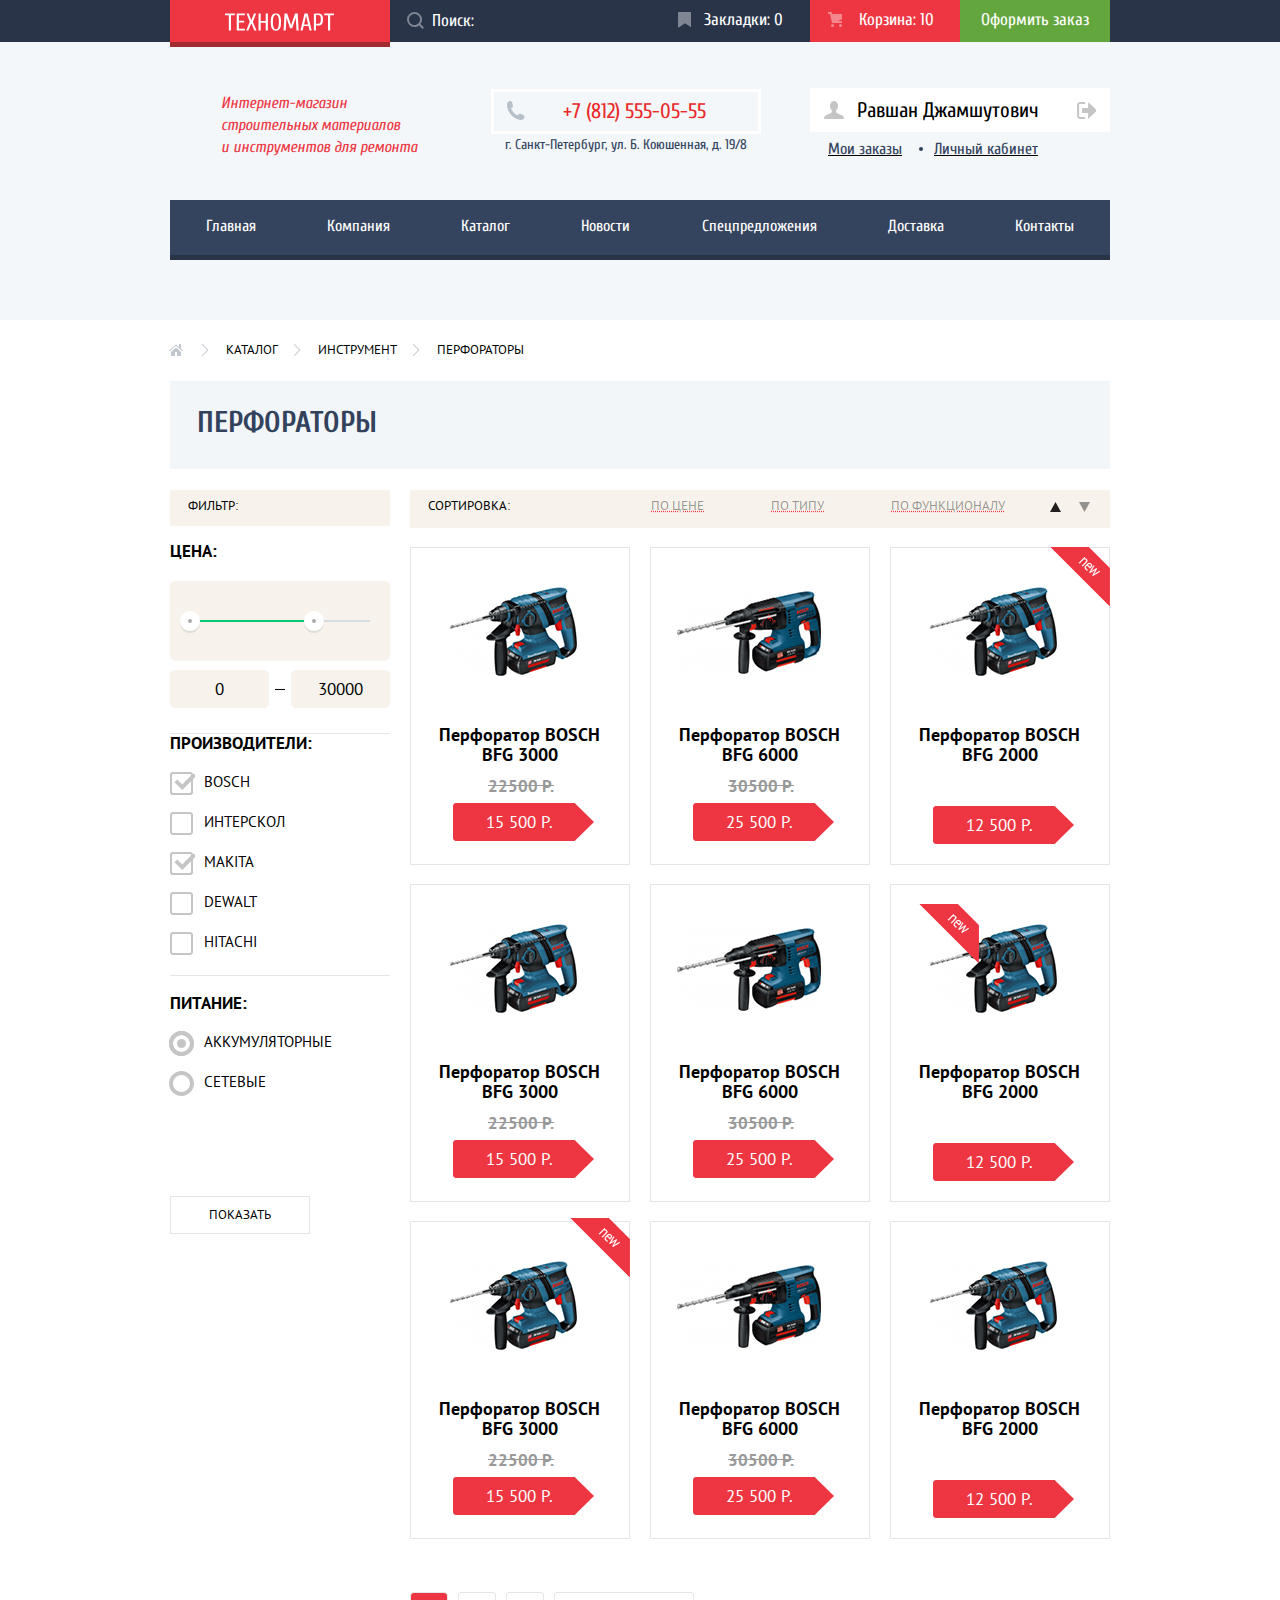
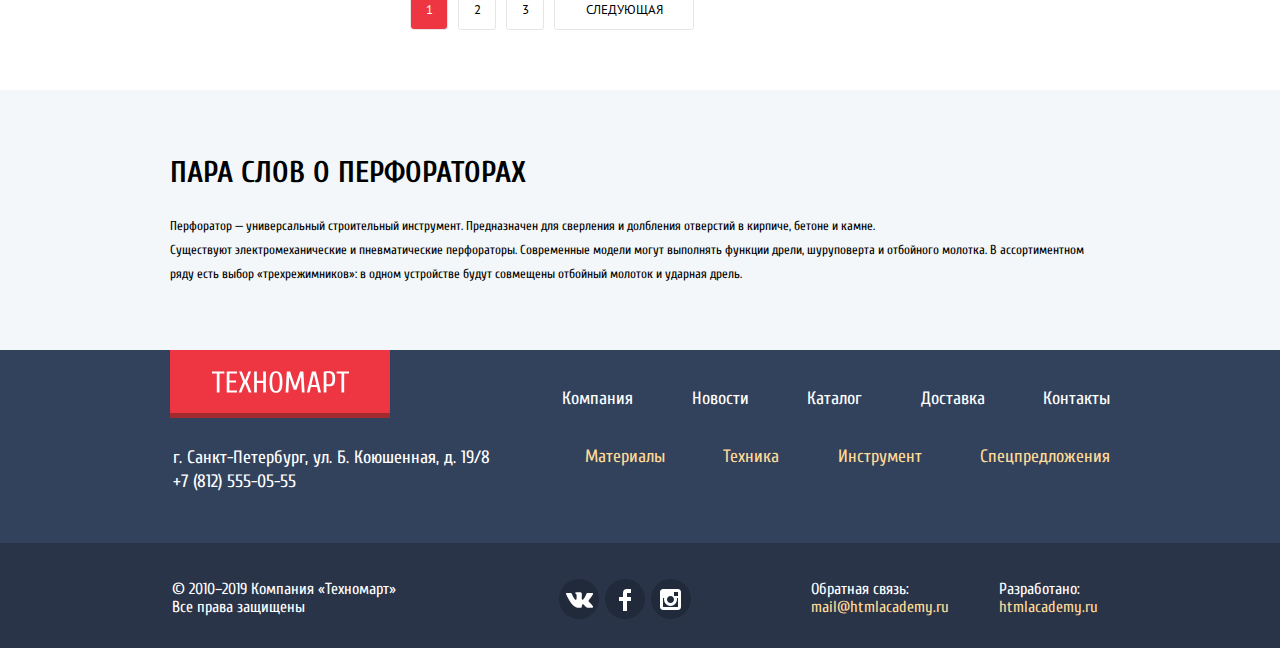
==== commit b32311a4: "Конец" ====
--- a/catalog.html
+++ b/catalog.html
@@ -29,7 +29,7 @@
                 <ul class="tabs-and-cart">
                     <li class="tabs">
                         <a href="#">Закладки: 0</a></li>
-                    <li class="cart">
+                    <li class="cart cart-active">
                         <a href="#">Корзина: 10</a></li>
                 </ul>
                 <a href="#" class="place-your-order">Оформить заказ</a>
@@ -86,194 +86,196 @@
                 <li class="main-path-item"><a href="#">Перфораторы</a></li>
             </ul>
             <h1 class="catalog-title">Перфораторы</h1>
-            <section class="filters">
-                <h2>Фильтр:</h2>
-                <form action="https://echo.htmlacademy.ru/" method="get">
-                    <fieldset class="fieldset-price">
-                        <legend class="price">Цена:</legend>
-                        <div class="range-filter">
-                            <div class="range-controls">
-                                <div class="scale">
-                                    <div class="bar"></div>
-                                </div>
-                                <div class="toggle toggle-min"></div>
-                                <div class="toggle toggle-max"></div>
+            <div class="filters-and-catalog">
+                <section class="filters">
+                    <h2>Фильтр:</h2>
+                    <form action="https://echo.htmlacademy.ru/" method="get">
+                        <fieldset class="fieldset-price">
+                            <legend class="price">Цена:</legend>
+                            <div class="range-filter">
+                                <div class="range-controls">
+                                    <div class="scale">
+                                        <div class="bar"></div>
+                                    </div>
+                                    <div class="toggle toggle-min"></div>
+                                    <div class="toggle toggle-max"></div>
+                                </div>
+                                <div class="price-controls">
+                                    <input class="min-price" type="text" value="0">
+                                    <input class="max-price" type="text" value="30000">
+                                </div>
                             </div>
-                            <div class="price-controls">
-                                <input class="min-price" type="text" value="0">
-                                <input class="max-price" type="text" value="30000">
-                            </div>
-                        </div>
-                    </fieldset>
-                    <fieldset class="fieldset-companies">
-                        <legend class="manufacturers">Производители:</legend>
-                        <ul class="list-of-manufacturers">
-                            <li class="item-of-manufacturers">
-                                <input class="visually-hidden filter-input filter-input-checkbox" type="checkbox" name="bosch" id="filter_bosch" checked>
-                                <label for="filter_bosch">BOSCH</label>
-                            </li>
-                            <li class="item-of-manufacturers">
-                                <input class="visually-hidden filter-input filter-input-checkbox" type="checkbox" name="interskol" id="filter_interskol">
-                                <label for="filter_interskol">Интерскол</label>
-                            </li>
-                            <li class="item-of-manufacturers">
-                                <input class="visually-hidden filter-input filter-input-checkbox" type="checkbox" name="makita" id="filter_makita" checked>
-                                <label for="filter_makita">Makita</label>
-                            </li>
-                            <li class="item-of-manufacturers">
-                                <input class="visually-hidden filter-input filter-input-checkbox" type="checkbox" name="dewalt" id="filter_dewalt">
-                                <label for="filter_dewalt">Dewalt</label>
-                            </li>
-                            <li class="item-of-manufacturers">
-                                <input class="visually-hidden filter-input filter-input-checkbox" type="checkbox" name="hitachi" id="filter_hitachi">
-                                <label for="filter_hitachi">Hitachi</label>
-                            </li>
+                        </fieldset>
+                        <fieldset class="fieldset-companies">
+                            <legend class="manufacturers">Производители:</legend>
+                            <ul class="list-of-manufacturers">
+                                <li class="item-of-manufacturers">
+                                    <input class="visually-hidden filter-input filter-input-checkbox" type="checkbox" name="bosch" id="filter_bosch" checked>
+                                    <label for="filter_bosch">BOSCH</label>
+                                </li>
+                                <li class="item-of-manufacturers">
+                                    <input class="visually-hidden filter-input filter-input-checkbox" type="checkbox" name="interskol" id="filter_interskol">
+                                    <label for="filter_interskol">Интерскол</label>
+                                </li>
+                                <li class="item-of-manufacturers">
+                                    <input class="visually-hidden filter-input filter-input-checkbox" type="checkbox" name="makita" id="filter_makita" checked>
+                                    <label for="filter_makita">Makita</label>
+                                </li>
+                                <li class="item-of-manufacturers">
+                                    <input class="visually-hidden filter-input filter-input-checkbox" type="checkbox" name="dewalt" id="filter_dewalt">
+                                    <label for="filter_dewalt">Dewalt</label>
+                                </li>
+                                <li class="item-of-manufacturers">
+                                    <input class="visually-hidden filter-input filter-input-checkbox" type="checkbox" name="hitachi" id="filter_hitachi">
+                                    <label for="filter_hitachi">Hitachi</label>
+                                </li>
+                            </ul>
+                        </fieldset>
+                        <fieldset class="fieldset-power-supply">
+                            <legend class="power-supply">Питание:</legend>
+                            <ul class="list-of-power-supply">
+                                <li class="item-of-power-supply">
+                                    <input class="visually-hidden filter-input filter-input-radio" type="radio" value="battery" id="filter_battery" name="power_supply" checked>
+                                    <label for="filter_battery">Аккумуляторные</label>
+                                </li>
+                                <li class="item-of-power-supply">
+                                    <input class="visually-hidden filter-input filter-input-radio" type="radio" value="network" id="filter_network" name="power_supply">
+                                    <label for="filter_network">Сетевые</label>
+                                </li>
+                            </ul>
+                        </fieldset>
+                        <button class="button-to-show" type="submit">
+                            Показать
+                        </button>
+                    </form>
+                </section>
+                <section>
+                    <section class="sorting">
+                        <h2>Сортировка:</h2>
+                        <ul class="sorting-by">
+                            <li><a href="#">По цене</a></li>
+                            <li><a href="#">По типу</a></li>
+                            <li><a href="#">По функционалу</a></li>
                         </ul>
-                    </fieldset>
-                    <fieldset class="fieldset-power-supply">
-                        <legend class="power-supply">Питание:</legend>
-                        <ul class="list-of-power-supply">
-                            <li class="item-of-power-supply">
-                                <input class="visually-hidden filter-input filter-input-radio" type="radio" value="battery" id="filter_battery" name="power_supply" checked>
-                                <label for="filter_battery">Аккумуляторные</label>
-                            </li>
-                            <li class="item-of-power-supply">
-                                <input class="visually-hidden filter-input filter-input-radio" type="radio" value="network" id="filter_network" name="power_supply">
-                                <label for="filter_network">Сетевые</label>
-                            </li>
+                        <ul class="less-more">
+                            <li class="less"><a href="#"></a></li>
+                            <li class="more"><a href="#"></a></li>
                         </ul>
-                    </fieldset>
-                    <button class="button-to-show" type="submit">
-                        Показать
-                    </button>
-                </form>
-            </section>
-            <section class="sorting">
-                <h2>Сортировка:</h2>
-                <ul class="sorting-by">
-                    <li><a href="#">По цене</a></li>
-                    <li><a href="#">По типу</a></li>
-                    <li><a href="#">По функционалу</a></li>
-                </ul>
-                <ul class="less-more">
-                    <li class="less"><a href="#"></a></li>
-                    <li class="more"><a href="#"></a></li>
-                </ul>
-            </section>
-            <section class="catalog">
-                <ul class="catalog-list">
-                    <li class="catalog-item">
-                        <a class="item-info" href="#">
-                            <img src="img/perforatori3000.jpg" alt="Перфоратор BOSCH BFG 3000" width="218" height="170">
-
-                            <h2 class="name-of-product">Перфоратор BOSCH BFG 3000</h2>
-                            <del>22500 Р.</del>
-                            <p>15 500 Р.</p>
-
-                        </a>
-                        <div class="actions">
-                            <a class="buy" href="#">Купить</a>
-                            <a class="in-the-bookmark" href="#">В закладки</a>
-                        </div>
-                    </li>
-                    <li class="catalog-item">
-                        <a class="item-info" href="#">
-                            <img src="img/perforatori6000.jpg" alt="Перфоратор BOSCH BFG 6000" width="218" height="170">
-                            <h2 class="name-of-product">Перфоратор BOSCH BFG 6000</h2>
-                            <del>30500 Р.</del>
-                            <p>25 500 Р.</p>
-                        </a>
-                        <div class="actions">
-                            <a class="buy" href="#">Купить</a>
-                            <a class="in-the-bookmark" href="#">В закладки</a>
-                        </div>
-                    </li>
-                    <li class="catalog-item">
-                        <a class="item-info" href="#">
-                            <img src="img/perforatori2000.jpg" alt="Перфоратор BOSCH BFG 2000" width="218" height="170">
-                            <h2 class="name-of-product">Перфоратор BOSCH BFG 2000</h2>
-                            <p>12 500 Р.</p>
-                            <div class="flag flag-new"></div>
-                        </a>
-                        <div class="actions">
-                            <a class="buy" href="#">Купить</a>
-                            <a class="in-the-bookmark" href="#">В закладки</a>
-                        </div>
-                    </li>
-                    <li class="catalog-item">
-                        <a class="item-info" href="#">
-                            <img src="img/perforatori3000.jpg" alt="Перфоратор BOSCH BFG 3000" width="218" height="170">
-                            <h2 class="name-of-product">Перфоратор BOSCH BFG 3000</h2>
-                            <del>22500 Р.</del>
-                            <p>15 500 Р.</p>
-                        </a>
-                        <div class="actions">
-                            <a class="buy" href="#">Купить</a>
-                            <a class="in-the-bookmark" href="#">В закладки</a>
-                        </div>
-                    </li>
-                    <li class="catalog-item">
-                        <a class="item-info" href="#">
-                            <img src="img/perforatori6000.jpg" alt="Перфоратор BOSCH BFG 6000" width="218" height="170">
-                            <h2 class="name-of-product">Перфоратор BOSCH BFG 6000</h2>
-                            <del>30500 Р.</del>
-                            <p>25 500 Р.</p>
-                        </a>
-                        <div class="flag flag-new"></div>
-                        <div class="actions">
-                            <a class="buy" href="#">Купить</a>
-                            <a class="in-the-bookmark" href="#">В закладки</a>
-                        </div>
-                    </li>
-                    <li class="catalog-item">
-                        <a class="item-info" href="#">
-                            <img src="img/perforatori2000.jpg" alt="Перфоратор BOSCH BFG 2000" width="218" height="170">
-                            <h2 class="name-of-product">Перфоратор BOSCH BFG 2000</h2>
-                            <p>12 500 Р.</p>
-                        </a>
-                        <div class="actions">
-                            <a class="buy" href="#">Купить</a>
-                            <a class="in-the-bookmark" href="#">В закладки</a>
-                        </div>
-                    </li>
-                    <li class="catalog-item">
-                        <a class="item-info" href="#">
-                            <img src="img/perforatori3000.jpg" alt="Перфоратор BOSCH BFG 3000" width="218" height="170">
-                            <h2 class="name-of-product">Перфоратор BOSCH BFG 3000</h2>
-                            <del>22500 Р.</del>
-                            <p>15 500 Р.</p>
-                            <div class="flag flag-new"></div>
-                        </a>
-                        <div class="actions">
-                            <a class="buy" href="#">Купить</a>
-                            <a class="in-the-bookmark" href="#">В закладки</a>
-                        </div>
-                    </li>
-                    <li class="catalog-item">
-                        <a class="item-info" href="#">
-                            <img src="img/perforatori6000.jpg" alt="Перфоратор BOSCH BFG 6000" width="218" height="170">
-                            <h2 class="name-of-product">Перфоратор BOSCH BFG 6000</h2>
-                            <del>30500 Р.</del>
-                            <p>25 500 Р.</p>
-                        </a>
-                        <div class="actions">
-                            <a class="buy" href="#">Купить</a>
-                            <a class="in-the-bookmark" href="#">В закладки</a>
-                        </div>
-                    </li>
-                    <li class="catalog-item">
-                        <a class="item-info" href="#">
-                            <img src="img/perforatori2000.jpg" alt="Перфоратор BOSCH BFG 2000" width="218" height="170">
-                            <h2 class="name-of-product">Перфоратор BOSCH BFG 2000</h2>
-                            <p>12 500 Р.</p>
-                        </a>
-                        <div class="actions">
-                            <a class="buy" href="#">Купить</a>
-                            <a class="in-the-bookmark" href="#">В закладки</a>
-                        </div>
-                    </li>
-                </ul>
-            </section>
+                    </section>
+                    <section class="catalog">
+                        <ul class="catalog-list">
+                            <li class="catalog-item">
+                                <a class="item-info" href="#">
+                                    <img src="img/perforatori3000.jpg" alt="Перфоратор BOSCH BFG 3000" width="218" height="170">
+                                    <h2 class="name-of-product">Перфоратор BOSCH BFG 3000</h2>
+                                    <del>22500 Р.</del>
+                                    <p>15 500 Р.</p>
+                                </a>
+                                <div class="actions">
+                                    <a class="buy" href="#">Купить</a>
+                                    <a class="in-the-bookmark" href="#">В закладки</a>
+                                </div>
+                            </li>
+                            <li class="catalog-item">
+                                <a class="item-info" href="#">
+                                    <img src="img/perforatori6000.jpg" alt="Перфоратор BOSCH BFG 6000" width="218" height="170">
+                                    <h2 class="name-of-product">Перфоратор BOSCH BFG 6000</h2>
+                                    <del>30500 Р.</del>
+                                    <p>25 500 Р.</p>
+                                </a>
+                                <div class="actions">
+                                    <a class="buy" href="#">Купить</a>
+                                    <a class="in-the-bookmark" href="#">В закладки</a>
+                                </div>
+                            </li>
+                            <li class="catalog-item">
+                                <a class="item-info" href="#">
+                                    <img src="img/perforatori2000.jpg" alt="Перфоратор BOSCH BFG 2000" width="218" height="170">
+                                    <h2 class="name-of-product">Перфоратор BOSCH BFG 2000</h2>
+                                    <p>12 500 Р.</p>
+                                    <div class="flag flag-new"></div>
+                                </a>
+                                <div class="actions">
+                                    <a class="buy" href="#">Купить</a>
+                                    <a class="in-the-bookmark" href="#">В закладки</a>
+                                </div>
+                            </li>
+                            <li class="catalog-item">
+                                <a class="item-info" href="#">
+                                    <img src="img/perforatori3000.jpg" alt="Перфоратор BOSCH BFG 3000" width="218" height="170">
+                                    <h2 class="name-of-product">Перфоратор BOSCH BFG 3000</h2>
+                                    <del>22500 Р.</del>
+                                    <p>15 500 Р.</p>
+                                </a>
+                                <div class="actions">
+                                    <a class="buy" href="#">Купить</a>
+                                    <a class="in-the-bookmark" href="#">В закладки</a>
+                                </div>
+                            </li>
+                            <li class="catalog-item">
+                                <a class="item-info" href="#">
+                                    <img src="img/perforatori6000.jpg" alt="Перфоратор BOSCH BFG 6000" width="218" height="170">
+                                    <h2 class="name-of-product">Перфоратор BOSCH BFG 6000</h2>
+                                    <del>30500 Р.</del>
+                                    <p>25 500 Р.</p>
+                                </a>
+                                <div class="flag flag-new"></div>
+                                <div class="actions">
+                                    <a class="buy" href="#">Купить</a>
+                                    <a class="in-the-bookmark" href="#">В закладки</a>
+                                </div>
+                            </li>
+                            <li class="catalog-item">
+                                <a class="item-info" href="#">
+                                    <img src="img/perforatori2000.jpg" alt="Перфоратор BOSCH BFG 2000" width="218" height="170">
+                                    <h2 class="name-of-product">Перфоратор BOSCH BFG 2000</h2>
+                                    <p>12 500 Р.</p>
+                                </a>
+                                <div class="actions">
+                                    <a class="buy" href="#">Купить</a>
+                                    <a class="in-the-bookmark" href="#">В закладки</a>
+                                </div>
+                            </li>
+                            <li class="catalog-item">
+                                <a class="item-info" href="#">
+                                    <img src="img/perforatori3000.jpg" alt="Перфоратор BOSCH BFG 3000" width="218" height="170">
+                                    <h2 class="name-of-product">Перфоратор BOSCH BFG 3000</h2>
+                                    <del>22500 Р.</del>
+                                    <p>15 500 Р.</p>
+                                    <div class="flag flag-new"></div>
+                                </a>
+                                <div class="actions">
+                                    <a class="buy" href="#">Купить</a>
+                                    <a class="in-the-bookmark" href="#">В закладки</a>
+                                </div>
+                            </li>
+                            <li class="catalog-item">
+                                <a class="item-info" href="#">
+                                    <img src="img/perforatori6000.jpg" alt="Перфоратор BOSCH BFG 6000" width="218" height="170">
+                                    <h2 class="name-of-product">Перфоратор BOSCH BFG 6000</h2>
+                                    <del>30500 Р.</del>
+                                    <p>25 500 Р.</p>
+                                </a>
+                                <div class="actions">
+                                    <a class="buy" href="#">Купить</a>
+                                    <a class="in-the-bookmark" href="#">В закладки</a>
+                                </div>
+                            </li>
+                            <li class="catalog-item">
+                                <a class="item-info" href="#">
+                                    <img src="img/perforatori2000.jpg" alt="Перфоратор BOSCH BFG 2000" width="218" height="170">
+                                    <h2 class="name-of-product">Перфоратор BOSCH BFG 2000</h2>
+                                    <p>12 500 Р.</p>
+                                </a>
+                                <div class="actions">
+                                    <a class="buy" href="#">Купить</a>
+                                    <a class="in-the-bookmark" href="#">В закладки</a>
+                                </div>
+                            </li>
+                        </ul>
+                    </section>
+                </section>
+            </div>
             <ul class="pagination-list">
                 <li class="pagination-list-item-active"><a class="pagination-list-item">1</a></li>
                 <li><a class="pagination-list-item" href="#">2</a></li>
@@ -293,83 +295,85 @@
             </div>
         </section>
     </main>
-</body>
-<footer class="footer">
-    <div class="footer-container">
-        <div class="footer-navigation">
-            <div class="footer-logo-and-class">
-                <p class="footer-logo">
-                    <a href="index.html">
-                        <img src="img/svg-technomart/logo-technomart.svg" alt="Логотип интернет-магазина 'Техномарт'" width="137" height="22">
-                    </a>
-                </p>
-                <p class="address">
-                    г. Санкт-Петербург, ул. Б. Коюшенная, д. 19/8 <br>
-                    <a href="tel:+78125550555">+7 (812) 555-05-55</a>
-                </p>
-            </div>
-            <nav class="footer-navigation-list">
-                <ul class="footer-navigation-part1">
-                    <li><a href="#">Компания</a></li>
-                    <li><a href="#">Новости</a></li>
-                    <li><a href="catalog.html">Каталог</a></li>
-                    <li><a href="#">Доставка</a></li>
-                    <li><a href="#">Контакты</a></li>
-                </ul>
-                <ul class="footer-navigation-part2">
-                    <li><a href="#">Материалы</a></li>
-                    <li><a href="#">Техника</a></li>
-                    <li><a href="#">Инструмент</a></li>
-                    <li><a href="#">Спецпредложения</a></li>
-                </ul>
-            </nav>
-        </div>
-    </div>
-    <div class="footer-container2">
-        <div class="requisites">
-            <div class="footer-reguisites-container">
-                <div class="requisites-container-part1">
-                    <p class="rights-reserved">
-                        © 2010–2019 Компания «Техномарт»<br>
-                        Все права защищены</p>
-                    <ul class="social-network">
-                        <li class="icon-vk">
-                            <a href="#">
-                                <img src="img/svg-technomart/icon-vk.svg" alt="Ссылка на Facebook" width="12" height="22">
-                            </a>
-                        </li>
-                        <li class="icon-fb">
-                            <a href="#">
-                                <img src="img/svg-technomart/icon-fb.svg" alt="Ссылка на ВКонтакте" width="26" height="15">
-                            </a>
-                        </li>
-                        <li class="icon-insta">
-                            <a href="#">
-                                <img src="img/svg-technomart/icon-insta.svg" alt="Ссылка на Instagram" width="21" height="21">
-                            </a>
-                        </li>
-                    </ul>
-                </div>
-                <div class="requisites-container-part2">
-                    <p class="feedback">
-                        Обратная связь: <a href="#">mail@htmlacademy.ru</a>
+
+    <footer class="footer">
+        <div class="footer-container">
+            <div class="footer-navigation">
+                <div class="footer-logo-and-class">
+                    <p class="footer-logo">
+                        <a href="index.html">
+                            <img src="img/svg-technomart/logo-technomart.svg" alt="Логотип интернет-магазина 'Техномарт'" width="137" height="22">
+                        </a>
                     </p>
-                    <p class="developers">
-                        Разработано: <a href="https://htmlacademy.ru/intensive/htmlcss">htmlacademy.ru</a>
+                    <p class="address">
+                        г. Санкт-Петербург, ул. Б. Коюшенная, д. 19/8 <br>
+                        <a href="tel:+78125550555">+7 (812) 555-05-55</a>
                     </p>
                 </div>
-            </div>
-        </div>
-    </div>
-</footer>
-
-<section class="modal item-in-cart">
-    <p>Товар добавлен в корзину!</p>
-    <button class="button-close" type="button" aria-label="Закрыть окно 'Товар добавлен в корзину!' "></button>
-    <div class="buttons-in-item-in-cart">
-        <a class="button-place-your-order" href="#">Оформить заказ</a>
-        <a class="button-continue-shopping" href="#">Продолжить покупки</a>
-    </div>
-</section>
+                <nav class="footer-navigation-list">
+                    <ul class="footer-navigation-part1">
+                        <li><a href="#">Компания</a></li>
+                        <li><a href="#">Новости</a></li>
+                        <li><a href="catalog.html">Каталог</a></li>
+                        <li><a href="#">Доставка</a></li>
+                        <li><a href="#">Контакты</a></li>
+                    </ul>
+                    <ul class="footer-navigation-part2">
+                        <li><a href="#">Материалы</a></li>
+                        <li><a href="#">Техника</a></li>
+                        <li><a href="#">Инструмент</a></li>
+                        <li><a href="#">Спецпредложения</a></li>
+                    </ul>
+                </nav>
+            </div>
+        </div>
+        <div class="footer-container2">
+            <div class="requisites">
+                <div class="footer-reguisites-container">
+                    <div class="requisites-container-part1">
+                        <p class="rights-reserved">
+                            © 2010–2019 Компания «Техномарт»<br>
+                            Все права защищены</p>
+                        <ul class="social-network">
+                            <li class="icon-vk">
+                                <a href="#">
+                                    <img src="img/svg-technomart/icon-vk.svg" alt="Ссылка на Facebook" width="12" height="22">
+                                </a>
+                            </li>
+                            <li class="icon-fb">
+                                <a href="#">
+                                    <img src="img/svg-technomart/icon-fb.svg" alt="Ссылка на ВКонтакте" width="26" height="15">
+                                </a>
+                            </li>
+                            <li class="icon-insta">
+                                <a href="#">
+                                    <img src="img/svg-technomart/icon-insta.svg" alt="Ссылка на Instagram" width="21" height="21">
+                                </a>
+                            </li>
+                        </ul>
+                    </div>
+                    <div class="requisites-container-part2">
+                        <p class="feedback">
+                            Обратная связь: <a href="#">mail@htmlacademy.ru</a>
+                        </p>
+                        <p class="developers">
+                            Разработано: <a href="https://htmlacademy.ru/intensive/htmlcss">htmlacademy.ru</a>
+                        </p>
+                    </div>
+                </div>
+            </div>
+        </div>
+    </footer>
+
+    <section class="modal item-in-cart">
+        <p>Товар добавлен в корзину!</p>
+        <button class="button-close" type="button" aria-label="Закрыть окно 'Товар добавлен в корзину!' "></button>
+        <div class="buttons-in-item-in-cart">
+            <a class="button-place-your-order" href="#">Оформить заказ</a>
+            <a class="button-continue-shopping" href="#">Продолжить покупки</a>
+        </div>
+    </section>
+
+</body>
 
 </html>
--- a/css/style.css
+++ b/css/style.css
@@ -208,7 +208,7 @@
 .tabs a {
     display: block;
     width: 106px;
-    height: 24px;
+    height: 25px;
     padding-top: 17px;
     padding-left: 44px;
 }
@@ -238,7 +238,7 @@
     height: 16px;
     top: 12px;
     margin: auto;
-    margin-left: -24px;
+    margin-left: -26px;
     background-image: url(../img/svg-technomart/icon-bookmark.svg);
     background-repeat: no-repeat;
     background-position: 0 0;
@@ -257,7 +257,7 @@
     height: 16px;
     top: 12px;
     margin: auto;
-    margin-left: -24px;
+    margin-left: -26px;
     background-image: url(../img/svg-technomart/icon-bookmark.svg);
     background-repeat: no-repeat;
     background-position: 0 0;
@@ -286,7 +286,7 @@
 .cart a {
     display: block;
     width: 101px;
-    height: 24px;
+    height: 25px;
     padding-top: 17px;
     padding-left: 49px;
 }
@@ -302,7 +302,7 @@
     height: 16px;
     top: 12px;
     margin: auto;
-    margin-left: -24px;
+    margin-left: -31px;
     background-image: url(../img/svg-technomart/icon-cart.svg);
     background-repeat: no-repeat;
     background-position: 0 0;
@@ -321,11 +321,15 @@
     height: 16px;
     top: 12px;
     margin: auto;
-    margin-left: -24px;
+    margin-left: -31px;
     background-image: url(../img/svg-technomart/icon-cart.svg);
     background-repeat: no-repeat;
     background-position: 0 0;
     opacity: 0.4;
+}
+
+.cart-active a {
+    background-color: #ee3643;
 }
 
 .place-your-order {
@@ -547,8 +551,8 @@
     width: 20px;
     height: 20px;
     margin: auto;
-    margin-left: -32px;
-    margin-top: 3px;
+    margin-left: -33px;
+    margin-top: 2px;
     background-image: url(../img/svg-technomart/icon-user-blue.svg);
     background-repeat: no-repeat;
     background-position: 0 0;
@@ -560,8 +564,8 @@
     width: 20px;
     height: 20px;
     margin: auto;
-    margin-left: -32px;
-    margin-top: 3px;
+    margin-left: -33px;
+    margin-top: 2px;
     background-image: url(../img/svg-technomart/icon-user.svg);
     background-repeat: no-repeat;
     background-position: 0 0;
@@ -599,7 +603,7 @@
     width: 20px;
     height: 20px;
     margin: auto;
-    margin-left: 1px;
+    margin-left: 18px;
     margin-top: 2px;
     background-image: url(../img/svg-technomart/icon-logout-blue.svg);
     background-repeat: no-repeat;
@@ -612,7 +616,7 @@
     width: 20px;
     height: 20px;
     margin: auto;
-    margin-left: 1px;
+    margin-left: 18px;
     margin-top: 2px;
     background-image: url(../img/svg-technomart/icon-logout.svg);
     background-repeat: no-repeat;
@@ -667,7 +671,6 @@
     font-size: 16px;
 }
 
-
 .main-navigation {
     font-size: 16px;
     line-height: 20px;
@@ -729,13 +732,13 @@
 
 .container {
     width: 940px;
-    /*height: auto;*/
-    height: 1347px;
+    min-height: 1290px;
     margin: 0 auto;
+    margin-bottom: 60px;
 }
 
 .main-path {
-    font-family: "PT Sans";
+    font-family: "PT Sans", "Cuprum", sans-serif;
     list-style: none;
     display: flex;
     font-size: 13px;
@@ -809,8 +812,13 @@
     padding-top: 31px;
 }
 
+.filters-and-catalog {
+    display: flex;
+    justify-content: space-between;
+}
+
 .sorting {
-    font-family: "PT Sans";
+    font-family: "PT Sans", "Cuprum", sans-serif;
     width: 700px;
     height: 38px;
     background-color: #f7f3ec;
@@ -876,7 +884,6 @@
     width: 23px;
 }
 
-
 .less a {
     display: block;
     height: 23px;
@@ -977,7 +984,7 @@
 }
 
 .filters {
-    font-family: "PT Sans";
+    font-family: "PT Sans", "Cuprum", sans-serif;
     text-transform: uppercase;
     margin: auto 0px;
     margin-top: 21px;
@@ -1283,17 +1290,15 @@
 
 .catalog {
     width: 700px;
-    height: 992px;
-    margin: 0px;
-    margin-bottom: 73px;
-    float: right;
+    min-height: 992px;
+    margin: 0px;
 }
 
 .catalog-list {
-    font-family: "PT Sans";
+    font-family: "PT Sans", "Cuprum", sans-serif;
     list-style: none;
     width: 700px;
-    height: 992px;
+    min-height: 992px;
     margin: 0px;
     padding-left: 0px;
     display: flex;
@@ -1332,11 +1337,11 @@
 }
 
 .actions {
+    display: none;
+    position: absolute;
     width: 218px;
     height: 316px;
     margin: 0 auto;
-    display: block;
-    margin-top: -316px;
 }
 
 .catalog-item:hover img {
@@ -1347,8 +1352,8 @@
     box-shadow: 0 0 10px rgba(0, 0, 0, 0.2);
 }
 
-.buy {
-    display: none;
+.catalog-item:hover .actions {
+    display: block;
 }
 
 .catalog-item:hover .buy {
@@ -1424,8 +1429,27 @@
     opacity: 1;
 }
 
-.in-the-bookmark {
-    display: none;
+
+.catalog-item:hover .buy:focus {
+    background-color: #518534;
+    width: 135px;
+    height: 31px;
+    border: none;
+    box-shadow: none;
+    opacity: 1;
+}
+
+.catalog-item:hover .buy:focus::before {
+    content: "";
+    position: absolute;
+    width: 20px;
+    height: 20px;
+    margin-left: -27px;
+    margin-top: 4px;
+    background-image: url(../img/svg-technomart/icon-cart.svg);
+    background-repeat: no-repeat;
+    background-position: 0 0;
+    opacity: 1;
 }
 
 .catalog-item:hover .in-the-bookmark {
@@ -1463,14 +1487,6 @@
     box-shadow: 0 0 10px rgba(0, 0, 0, 0.2);
 }
 
-.item-info {
-    width: 165px;
-    height: 122px;
-    margin: 0px;
-    margin-left: 26px;
-    margin-top: -5px;
-}
-
 .name-of-product {
     font-size: 18px;
     width: 165px;
@@ -1486,7 +1502,7 @@
 }
 
 .catalog-item del {
-    font-family: "PT Sans";
+    font-family: "PT Sans", "Cuprum", sans-serif;
     font-weight: bolder;
     color: #999999;
     font-size: 17px;
@@ -1514,7 +1530,7 @@
 }
 
 .pagination-list {
-    font-family: "PT Sans";
+    font-family: "PT Sans", "Cuprum", sans-serif;
     width: 284px;
     height: 38px;
     padding-left: 0px;
@@ -1524,6 +1540,7 @@
     font-size: 13px;
     display: flex;
     justify-content: space-between;
+    margin-top: 53px;
 }
 
 .pagination-list li {
@@ -2271,7 +2288,7 @@
 }
 
 .popular-product-item del {
-    font-family: "PT Sans";
+    font-family: "PT Sans", "Cuprum", sans-serif;
     color: #999999;
     font-size: 17px;
     margin: auto;
@@ -2401,7 +2418,7 @@
 }
 
 .service {
-    font-family: "PT Sans";
+    font-family: "PT Sans", "Cuprum", sans-serif;
     width: 940px;
     height: 522px;
     margin: 0 auto;
@@ -2645,7 +2662,7 @@
 }
 
 .large-choice {
-    font-family: "PT Sans";
+    font-family: "PT Sans", "Cuprum", sans-serif;
     font-size: 13px;
     line-height: 23px;
     height: 40px;
@@ -2655,7 +2672,7 @@
 }
 
 .delivery {
-    font-family: "PT Sans";
+    font-family: "PT Sans", "Cuprum", sans-serif;
     font-size: 13px;
     line-height: 23px;
     height: 40px;
@@ -2727,7 +2744,7 @@
 }
 
 .our-office {
-    font-family: "PT Sans";
+    font-family: "PT Sans", "Cuprum", sans-serif;
     font-size: 13px;
     line-height: 23px;
     height: 40px;
@@ -2784,8 +2801,8 @@
     box-shadow: 0 0 15px rgba(0, 0, 0, 0.4);
 }
 
+/*
 .large-map {
-    display: none;
     width: 940px;
     height: 447px;
     background-color: #ffffff;
@@ -2795,6 +2812,10 @@
     top: 2349px;
     left: 25%;
     margin-left: -74px;
+}
+
+.large-map iframe {
+    border: 0;
 }
 
 .large-map button {
@@ -2822,6 +2843,7 @@
     background-repeat: no-repeat;
     background-position: 0 0;
 }
+*/
 
 .letter {
     width: 620px;
@@ -2853,6 +2875,7 @@
 }
 
 .letter input {
+    font-family: "PT Sans";
     font-size: 13px;
     border-radius: 3px;
     height: 34px;
@@ -2864,12 +2887,17 @@
     margin-top: 13px;
 }
 
+.letter input:placeholder {
+    color: #a9a9a9;
+}
+
 .letter .your-latter {
     margin: 0px;
     margin-top: -22px;
 }
 
 .letter textarea {
+    font-family: "PT Sans";
     font-size: 13px;
     border-radius: 3px;
     height: 104px;
@@ -2926,6 +2954,7 @@
 
 .letter-show {
     display: block;
+    animation: bounce 0.6s;
 }
 
 .item-in-cart {
@@ -3009,6 +3038,23 @@
     background-position: 0 0;
 }
 
+@keyframes bounce {
+  0% {
+    transform: translateY(-2000px);
+  }
+
+  70% {
+    transform: translateY(30px);
+  }
+
+  90% {
+    transform: translateY(-10px);
+  }
+
+  100% {
+    transform: translateY(0);
+  }
+}
 
 
 /*------------------FOOTER---------------*/
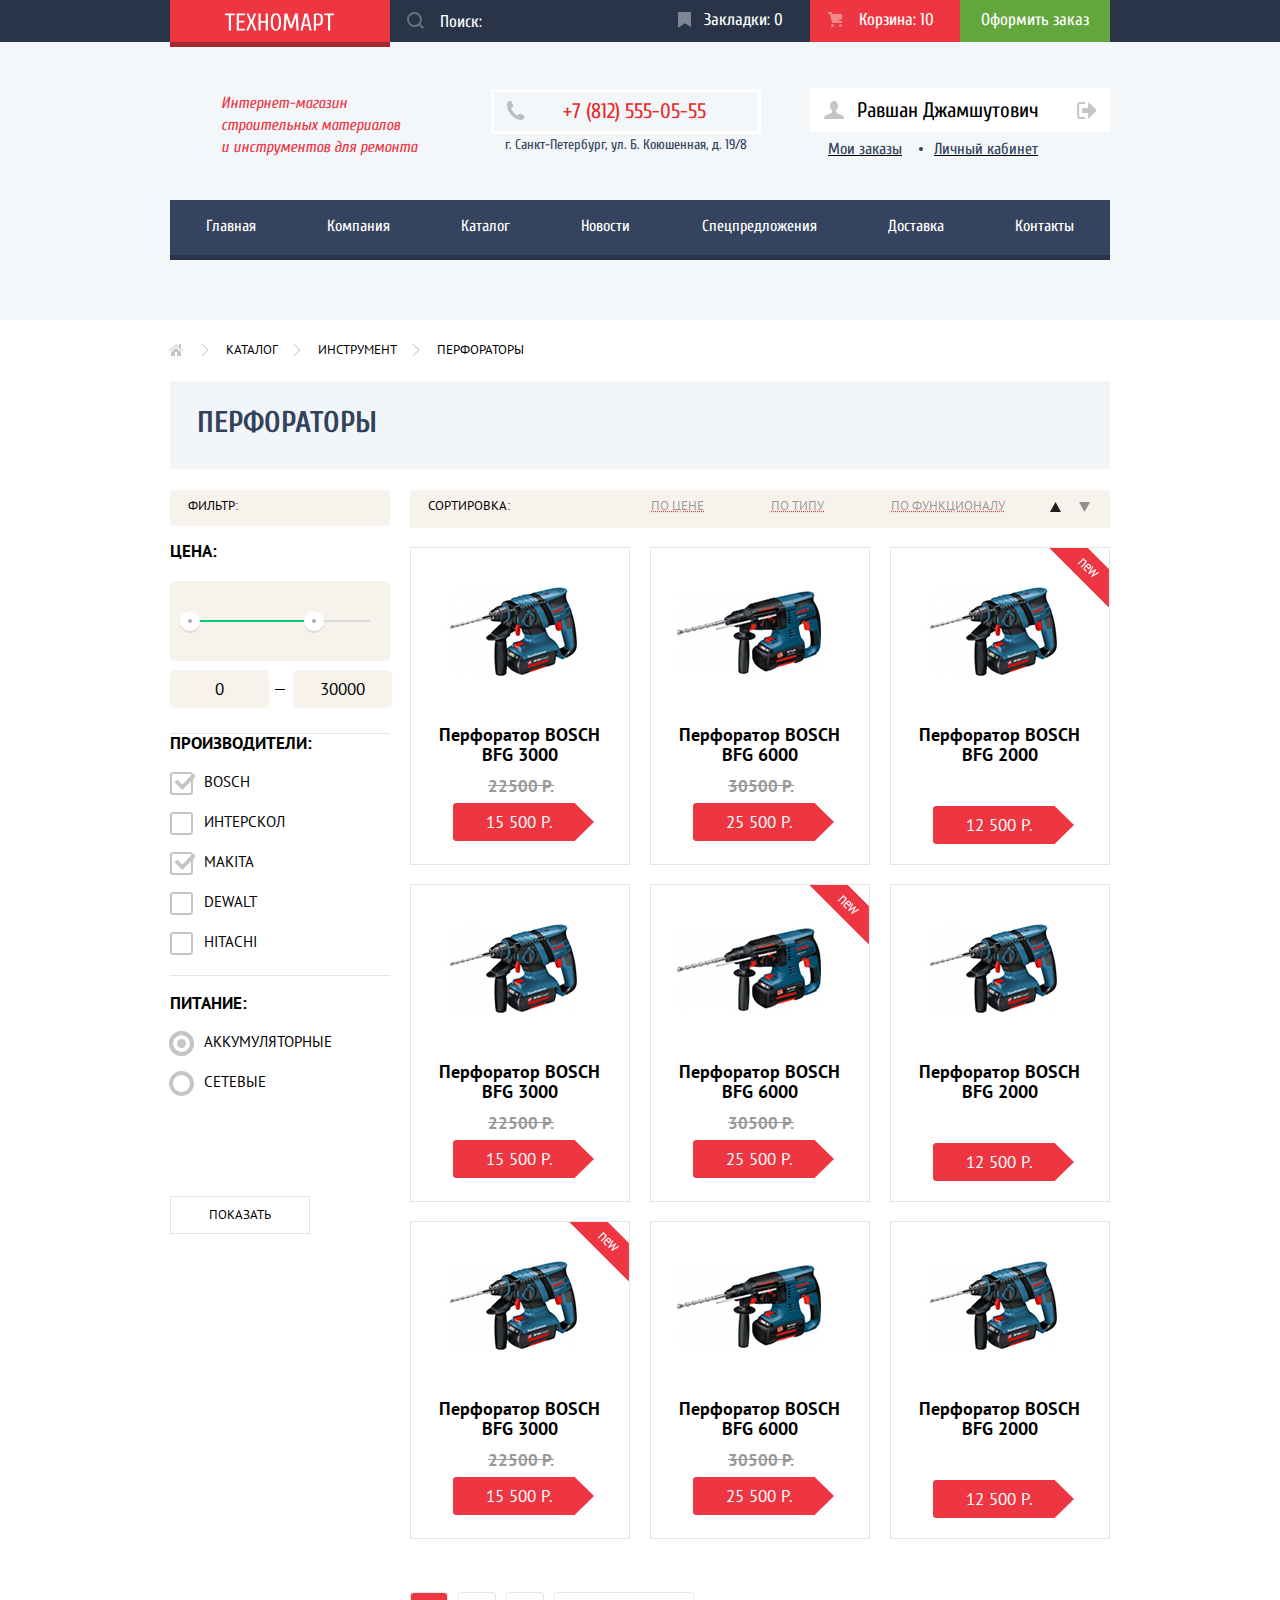
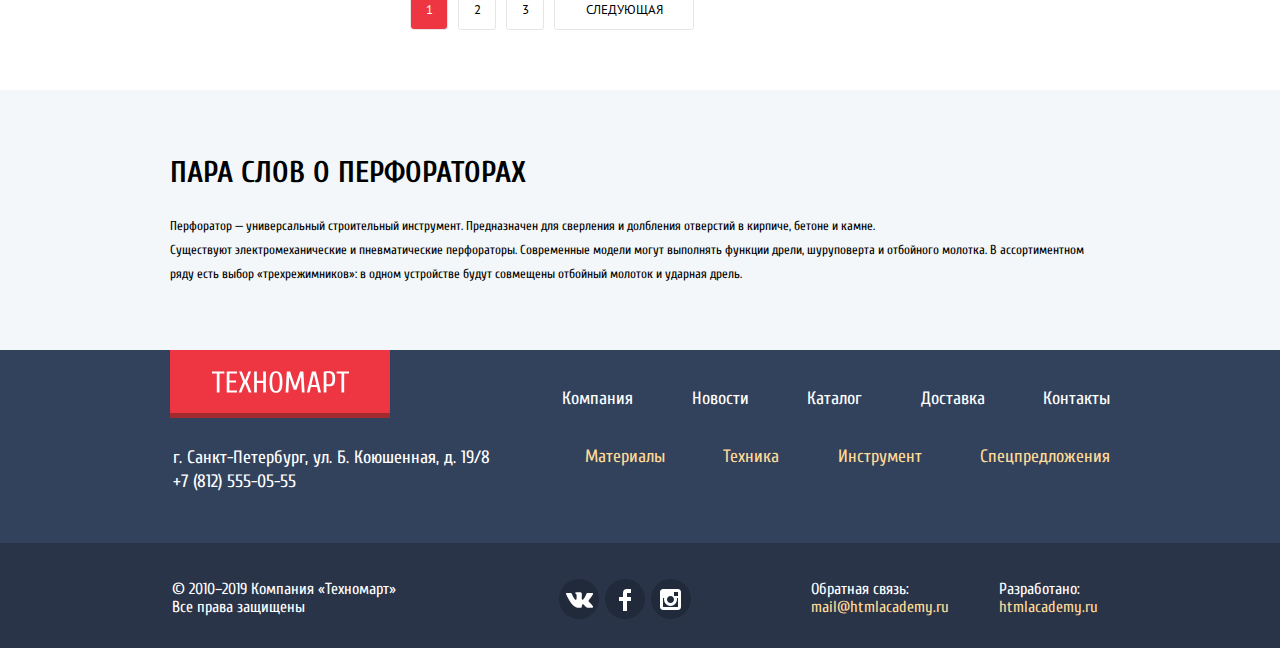
==== commit cdd0fe78: "опять" ====
--- a/catalog.html
+++ b/catalog.html
@@ -4,7 +4,7 @@
 <head>
     <meta charset="utf-8">
     <title>Католог</title>
-    <link href="https://fonts.googleapis.com/css?family=Cuprum%7CPT+Sans&display=swap" rel="stylesheet">
+    <link href="https://fonts.googleapis.com/css?family=Cuprum:400,400i,700|PT+Sans:400,400i,700&display=swap&subset=cyrillic" rel="stylesheet">
     <link rel="stylesheet" href="css/normalize.css">
     <link rel="stylesheet" href="css/outline.css">
     <link rel="stylesheet" href="css/style.css">
@@ -19,12 +19,13 @@
                 </a>
             </p>
             <div class="navigation">
-                <form class="search" action="https://echo.htmlacademy.ru/" method="post">
-                    <p>
-                        <label for="search">
-                            <input id="search" type="text" name="search" value="" placeholder="Поиск:">
-                        </label>
-                    </p>
+                <form class="search" action="https://echo.htmlacademy.ru/" method="get">
+                    <label class="search-label" aria-label="Поле поиска">
+                        <input class="search-input" type="search" name="search" placeholder="Поиск:">
+                        <svg xmlns="http://www.w3.org/2000/svg" width="17" height="17" viewBox="0 0 17 17">
+                            <path fill="#ffffff" d="M17 15.586l-3.542-3.542A7.465 7.465 0 0 0 15 7.5 7.5 7.5 0 1 0 7.5 15c1.71 0 3.282-.579 4.544-1.542L15.586 17 17 15.586zM2 7.5C2 4.467 4.467 2 7.5 2 10.532 2 13 4.467 13 7.5c0 3.032-2.468 5.5-5.5 5.5A5.506 5.506 0 0 1 2 7.5z"></path>
+                        </svg>
+                    </label>
                 </form>
                 <ul class="tabs-and-cart">
                     <li class="tabs">
@@ -165,112 +166,112 @@
                     <section class="catalog">
                         <ul class="catalog-list">
                             <li class="catalog-item">
+                                <div class="actions">
+                                    <a class="buy" href="#">Купить</a>
+                                    <a class="in-the-bookmark" href="#">В закладки</a>
+                                </div>
                                 <a class="item-info" href="#">
                                     <img src="img/perforatori3000.jpg" alt="Перфоратор BOSCH BFG 3000" width="218" height="170">
                                     <h2 class="name-of-product">Перфоратор BOSCH BFG 3000</h2>
                                     <del>22500 Р.</del>
                                     <p>15 500 Р.</p>
                                 </a>
-                                <div class="actions">
-                                    <a class="buy" href="#">Купить</a>
-                                    <a class="in-the-bookmark" href="#">В закладки</a>
-                                </div>
-                            </li>
-                            <li class="catalog-item">
+                            </li>
+                            <li class="catalog-item">
+                                <div class="actions">
+                                    <a class="buy" href="#">Купить</a>
+                                    <a class="in-the-bookmark" href="#">В закладки</a>
+                                </div>
                                 <a class="item-info" href="#">
                                     <img src="img/perforatori6000.jpg" alt="Перфоратор BOSCH BFG 6000" width="218" height="170">
                                     <h2 class="name-of-product">Перфоратор BOSCH BFG 6000</h2>
                                     <del>30500 Р.</del>
                                     <p>25 500 Р.</p>
                                 </a>
-                                <div class="actions">
-                                    <a class="buy" href="#">Купить</a>
-                                    <a class="in-the-bookmark" href="#">В закладки</a>
-                                </div>
-                            </li>
-                            <li class="catalog-item">
+                            </li>
+                            <li class="catalog-item">
+                                <div class="actions">
+                                    <a class="buy" href="#">Купить</a>
+                                    <a class="in-the-bookmark" href="#">В закладки</a>
+                                </div>
+                                <div class="flag flag-new"></div>
                                 <a class="item-info" href="#">
                                     <img src="img/perforatori2000.jpg" alt="Перфоратор BOSCH BFG 2000" width="218" height="170">
                                     <h2 class="name-of-product">Перфоратор BOSCH BFG 2000</h2>
                                     <p>12 500 Р.</p>
-                                    <div class="flag flag-new"></div>
-                                </a>
-                                <div class="actions">
-                                    <a class="buy" href="#">Купить</a>
-                                    <a class="in-the-bookmark" href="#">В закладки</a>
-                                </div>
-                            </li>
-                            <li class="catalog-item">
+                                </a>
+                            </li>
+                            <li class="catalog-item">
+                                <div class="actions">
+                                    <a class="buy" href="#">Купить</a>
+                                    <a class="in-the-bookmark" href="#">В закладки</a>
+                                </div>
                                 <a class="item-info" href="#">
                                     <img src="img/perforatori3000.jpg" alt="Перфоратор BOSCH BFG 3000" width="218" height="170">
                                     <h2 class="name-of-product">Перфоратор BOSCH BFG 3000</h2>
                                     <del>22500 Р.</del>
                                     <p>15 500 Р.</p>
                                 </a>
-                                <div class="actions">
-                                    <a class="buy" href="#">Купить</a>
-                                    <a class="in-the-bookmark" href="#">В закладки</a>
-                                </div>
-                            </li>
-                            <li class="catalog-item">
+                            </li>
+                            <li class="catalog-item">
+                                <div class="actions">
+                                    <a class="buy" href="#">Купить</a>
+                                    <a class="in-the-bookmark" href="#">В закладки</a>
+                                </div>
+                                <div class="flag flag-new"></div>
                                 <a class="item-info" href="#">
                                     <img src="img/perforatori6000.jpg" alt="Перфоратор BOSCH BFG 6000" width="218" height="170">
                                     <h2 class="name-of-product">Перфоратор BOSCH BFG 6000</h2>
                                     <del>30500 Р.</del>
                                     <p>25 500 Р.</p>
                                 </a>
-                                <div class="flag flag-new"></div>
-                                <div class="actions">
-                                    <a class="buy" href="#">Купить</a>
-                                    <a class="in-the-bookmark" href="#">В закладки</a>
-                                </div>
-                            </li>
-                            <li class="catalog-item">
+                            </li>
+                            <li class="catalog-item">
+                                <div class="actions">
+                                    <a class="buy" href="#">Купить</a>
+                                    <a class="in-the-bookmark" href="#">В закладки</a>
+                                </div>
                                 <a class="item-info" href="#">
                                     <img src="img/perforatori2000.jpg" alt="Перфоратор BOSCH BFG 2000" width="218" height="170">
                                     <h2 class="name-of-product">Перфоратор BOSCH BFG 2000</h2>
                                     <p>12 500 Р.</p>
                                 </a>
-                                <div class="actions">
-                                    <a class="buy" href="#">Купить</a>
-                                    <a class="in-the-bookmark" href="#">В закладки</a>
-                                </div>
-                            </li>
-                            <li class="catalog-item">
+                            </li>
+                            <li class="catalog-item">
+                                <div class="actions">
+                                    <a class="buy" href="#">Купить</a>
+                                    <a class="in-the-bookmark" href="#">В закладки</a>
+                                </div>
+                                <div class="flag flag-new"></div>
                                 <a class="item-info" href="#">
                                     <img src="img/perforatori3000.jpg" alt="Перфоратор BOSCH BFG 3000" width="218" height="170">
                                     <h2 class="name-of-product">Перфоратор BOSCH BFG 3000</h2>
                                     <del>22500 Р.</del>
                                     <p>15 500 Р.</p>
-                                    <div class="flag flag-new"></div>
-                                </a>
-                                <div class="actions">
-                                    <a class="buy" href="#">Купить</a>
-                                    <a class="in-the-bookmark" href="#">В закладки</a>
-                                </div>
-                            </li>
-                            <li class="catalog-item">
+                                </a>
+                            </li>
+                            <li class="catalog-item">
+                                <div class="actions">
+                                    <a class="buy" href="#">Купить</a>
+                                    <a class="in-the-bookmark" href="#">В закладки</a>
+                                </div>
                                 <a class="item-info" href="#">
                                     <img src="img/perforatori6000.jpg" alt="Перфоратор BOSCH BFG 6000" width="218" height="170">
                                     <h2 class="name-of-product">Перфоратор BOSCH BFG 6000</h2>
                                     <del>30500 Р.</del>
                                     <p>25 500 Р.</p>
                                 </a>
-                                <div class="actions">
-                                    <a class="buy" href="#">Купить</a>
-                                    <a class="in-the-bookmark" href="#">В закладки</a>
-                                </div>
-                            </li>
-                            <li class="catalog-item">
+                            </li>
+                            <li class="catalog-item">
+                                <div class="actions">
+                                    <a class="buy" href="#">Купить</a>
+                                    <a class="in-the-bookmark" href="#">В закладки</a>
+                                </div>
                                 <a class="item-info" href="#">
                                     <img src="img/perforatori2000.jpg" alt="Перфоратор BOSCH BFG 2000" width="218" height="170">
                                     <h2 class="name-of-product">Перфоратор BOSCH BFG 2000</h2>
                                     <p>12 500 Р.</p>
                                 </a>
-                                <div class="actions">
-                                    <a class="buy" href="#">Купить</a>
-                                    <a class="in-the-bookmark" href="#">В закладки</a>
-                                </div>
                             </li>
                         </ul>
                     </section>
--- a/css/style.css
+++ b/css/style.css
@@ -78,10 +78,139 @@
 }
 
 .search {
+    position: relative;
+}
+
+/*
+.search p {
     width: 270px;
     height: 42px;
-}
-
+    margin: 0;
+    color: #ffffff;
+}
+
+.search label {
+    width: 270px;
+    height: 42px;
+    margin: 0;
+    margin-top: -1px;
+    color: #ffffff;
+}*/
+
+.search-input {
+    font: inherit;
+    width: 220px;
+    height: 42px;
+    margin: 0px;
+    padding: 0;
+    padding-left: 50px;
+    border: none;
+    background-color: #293449;
+    color: #ffffff;
+    opacity: 1;
+}
+
+.search-label svg {
+    position: absolute;
+    top: 12px;
+    left: 17px;
+    width: 17px;
+    height: 17px;
+    opacity: 0.3;
+    cursor: text;
+}
+
+.search-input::placeholder {
+    color: #ffffff;
+    opacity: 1;
+}
+
+.search-input:hover {
+    background-color: #212a3a;
+}
+
+.search-input:focus {
+    background-color: #ffffff;
+}
+
+.search-input:hover + svg {
+    opacity: 1;
+}
+
+.search-input:focus + svg path {
+    fill: #ee3643;
+}
+
+.search-input:focus::placeholder {
+    color: #000000;
+    opacity: 1;
+}
+
+.search-input:focus:-ms-input-placeholder {
+    color: #000000;
+}
+
+/*
+.search::before {
+    content: "";
+    position: absolute;
+    width: 20px;
+    height: 20px;
+    top: 12px;
+    margin: auto;
+    margin-left: 17px;
+    background-image: url(../img/svg-technomart/icon-search.svg);
+    background-repeat: no-repeat;
+    background-position: 0 0;
+    opacity: 0.4;
+}
+
+.search input:hover {
+    background-color: #212a3a;
+}
+
+.search p:hover::before {
+    content: "";
+    position: absolute;
+    width: 20px;
+    height: 20px;
+    top: 12px;
+    margin: auto;
+    margin-left: 17px;
+    background-image: url(../img/svg-technomart/icon-search.svg);
+    background-repeat: no-repeat;
+    background-position: 0 0;    
+}
+
+.search input:focus {
+    background-color: #ffffff;
+    color: #000000;
+}
+
+.search input:focus::placeholder {
+    color: #000000;
+    opacity: 1;
+}
+
+.search input:-ms-input-placeholder:focus {
+    color: #000000;
+    opacity: 1;
+}
+
+.search label:focus-within::after {
+    content: "";
+    position: absolute;
+    width: 20px;
+    height: 20px;
+    top: 12px;
+    margin: auto;
+    margin-left: -253px;
+    background-image: url(../img/svg-technomart/icon-search-red.svg);
+    background-repeat: no-repeat;
+    background-position: 0 0;    
+}
+
+/*
 .search p {
     font-size: 17px;
     margin: 0px;
@@ -132,7 +261,7 @@
     background-color: #212a3a;
 }
 
-.search:hover ::before {
+.search input:hover::before {
     content: "";
     position: absolute;
     width: 20px;
@@ -145,7 +274,7 @@
     background-position: 0 0;
 }
 
-.search:focus-within {
+.search:focus {
     background-color: #ffffff;
 }
 
@@ -158,7 +287,7 @@
     opacity: 1;
 }
 
-.search:focus-within ::before {
+.search:focus::before {
     content: "";
     position: absolute;
     width: 20px;
@@ -172,7 +301,7 @@
     opacity: 1;
 }
 
-.search:active ::before {
+.search:active::before {
     content: "";
     position: absolute;
     width: 20px;
@@ -185,6 +314,8 @@
     background-position: 0 0;
     opacity: 1;
 }
+*/
+
 
 .tabs-and-cart {
     list-style: none;
@@ -649,7 +780,7 @@
 
 .my-orders-and-cabinet a:hover {
     color: #ee3643;
-    text-decoration: underline #ee3643;
+    text-decoration: underline solid #ee3643;
 }
 
 .my-orders-and-cabinet a:active {
@@ -1106,6 +1237,10 @@
     background-color: #f7f3ec;
 }
 
+.min-price {
+    margin-right: 24px;
+}
+
 .price-controls::before {
     content: "";
     position: absolute;
@@ -1307,6 +1442,7 @@
 }
 
 .catalog-item {
+    position: relative;
     width: 218px;
     height: 316px;
     margin-top: 19px;
@@ -1322,8 +1458,20 @@
     width: 61px;
     height: 70px;
     margin: auto;
-    margin-left: 159px;
-    margin-top: -297px;
+    margin-left: 49px;
+    background-image: url(../img/new-flag.png);
+    background-repeat: no-repeat;
+    background-position: 0 0;
+}
+
+.catalog-item:hover .flag::after {
+    content: "";
+    position: absolute;
+    width: 61px;
+    height: 70px;
+    margin: auto;
+    margin-left: 49px;
+    margin-bottom: 218px;
     background-image: url(../img/new-flag.png);
     background-repeat: no-repeat;
     background-position: 0 0;
@@ -1338,14 +1486,21 @@
 
 .actions {
     display: none;
-    position: absolute;
+    position: relative;
     width: 218px;
     height: 316px;
-    margin: 0 auto;
+    padding: 0;
+    margin: 0;
+    top: 0;
+    left: 0;
 }
 
 .catalog-item:hover img {
-    opacity: 0.0;
+    display: none;
+}
+
+.catalog-item:hover .name-of-product {
+    margin-top: 18px;
 }
 
 .catalog-item:hover {
@@ -1357,6 +1512,7 @@
 }
 
 .catalog-item:hover .buy {
+    position: relative;
     display: block;
     width: 135px;
     height: 28px;
@@ -1379,8 +1535,8 @@
     position: absolute;
     width: 20px;
     height: 20px;
-    margin-left: -27px;
-    margin-top: 4px;
+    top: 11px;
+    left: 14px;
     background-image: url(../img/svg-technomart/icon-cart.svg);
     background-repeat: no-repeat;
     background-position: 0 0;
@@ -1399,8 +1555,8 @@
     position: absolute;
     width: 20px;
     height: 20px;
-    margin-left: -27px;
-    margin-top: 4px;
+    top: 11px;
+    left: 14px;
     background-image: url(../img/svg-technomart/icon-cart.svg);
     background-repeat: no-repeat;
     background-position: 0 0;
@@ -1421,8 +1577,8 @@
     position: absolute;
     width: 20px;
     height: 20px;
-    margin-left: -27px;
-    margin-top: 4px;
+    top: 11px;
+    left: 14px;
     background-image: url(../img/svg-technomart/icon-cart.svg);
     background-repeat: no-repeat;
     background-position: 0 0;
@@ -1444,8 +1600,8 @@
     position: absolute;
     width: 20px;
     height: 20px;
-    margin-left: -27px;
-    margin-top: 4px;
+    top: 11px;
+    left: 14px;
     background-image: url(../img/svg-technomart/icon-cart.svg);
     background-repeat: no-repeat;
     background-position: 0 0;
@@ -1547,7 +1703,7 @@
     list-style: none;
     width: 36px;
     height: 36px;
-    border: 1px solid rgba(229, 229, 229);
+    border: 1px solid rgb(229, 229, 229);
     border-radius: 3px;
 }
 
@@ -2472,7 +2628,7 @@
     height: 280px;
     margin: auto;
     margin-left: 231px;
-    margin-top: -41px;
+    top: 1990px;
     background-image: url(../img/ten.png);
     background-repeat: no-repeat;
     background-position: 0 0;
@@ -3038,23 +3194,24 @@
     background-position: 0 0;
 }
 
+/*
 @keyframes bounce {
-  0% {
-    transform: translateY(-2000px);
-  }
-
-  70% {
-    transform: translateY(30px);
-  }
-
-  90% {
-    transform: translateY(-10px);
-  }
-
-  100% {
-    transform: translateY(0);
-  }
-}
+    0% {
+        transform: translateY(-2000px);
+    }
+
+    70% {
+        transform: translateY(30px);
+    }
+
+    90% {
+        transform: translateY(-10px);
+    }
+
+    100% {
+        transform: translateY(0);
+    }
+}*/
 
 
 /*------------------FOOTER---------------*/
@@ -3159,7 +3316,7 @@
 }
 
 .footer-navigation-part1 a:hover {
-    text-decoration: underline #ffffff;
+    text-decoration: underline solid #ffffff;
 }
 
 .footer-navigation-part1 a:active {
